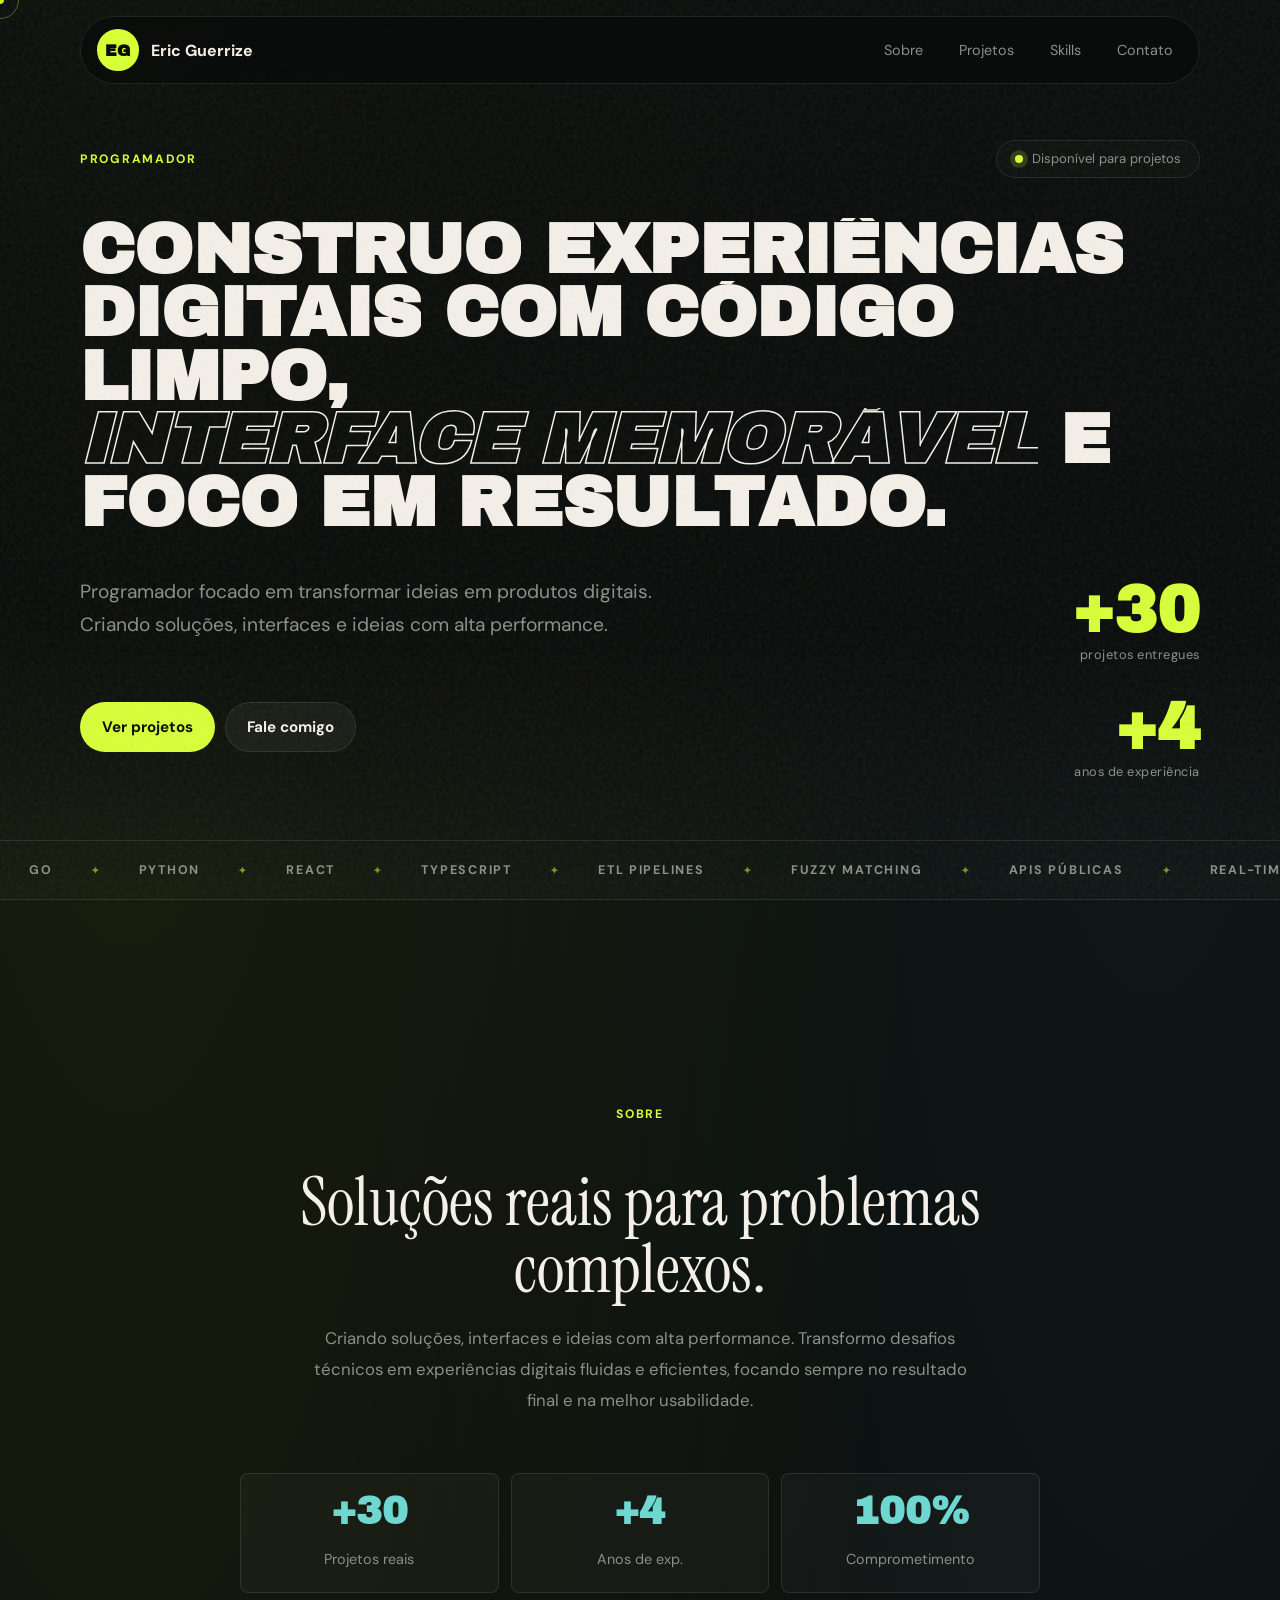
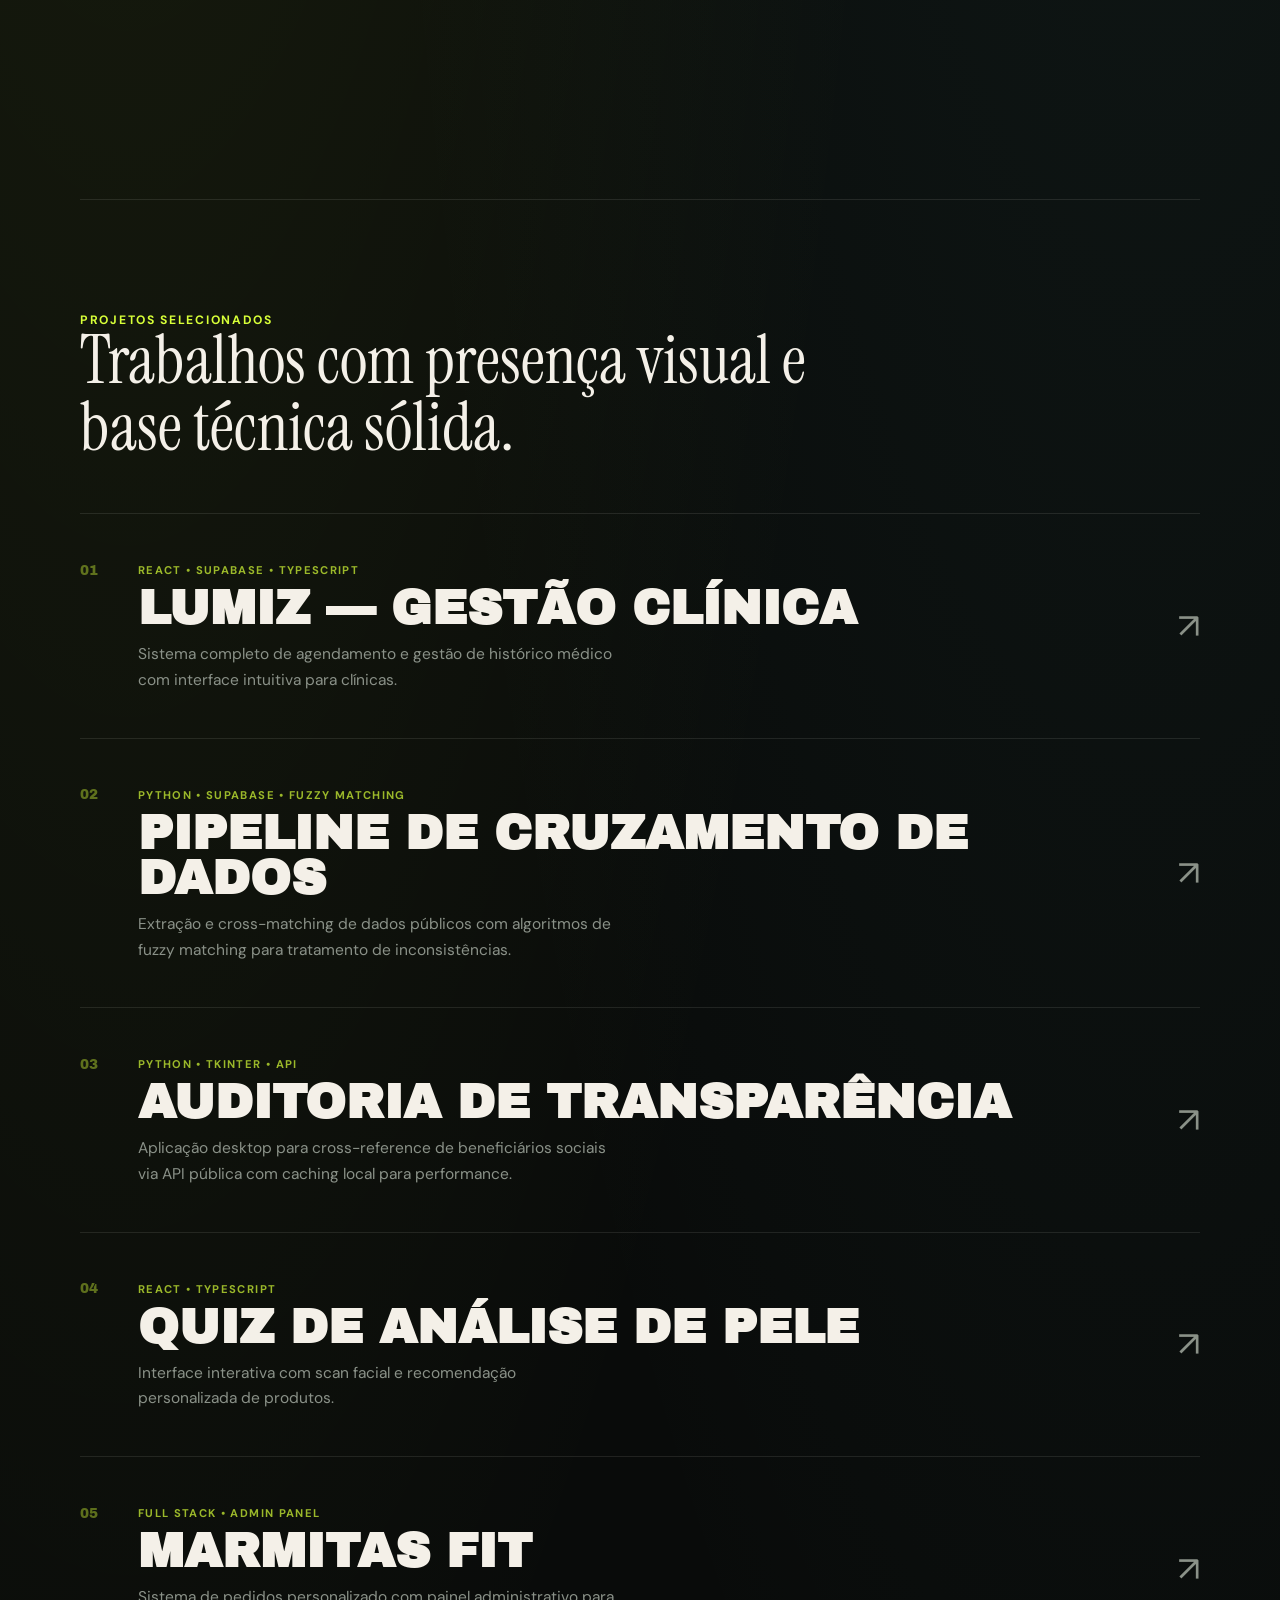
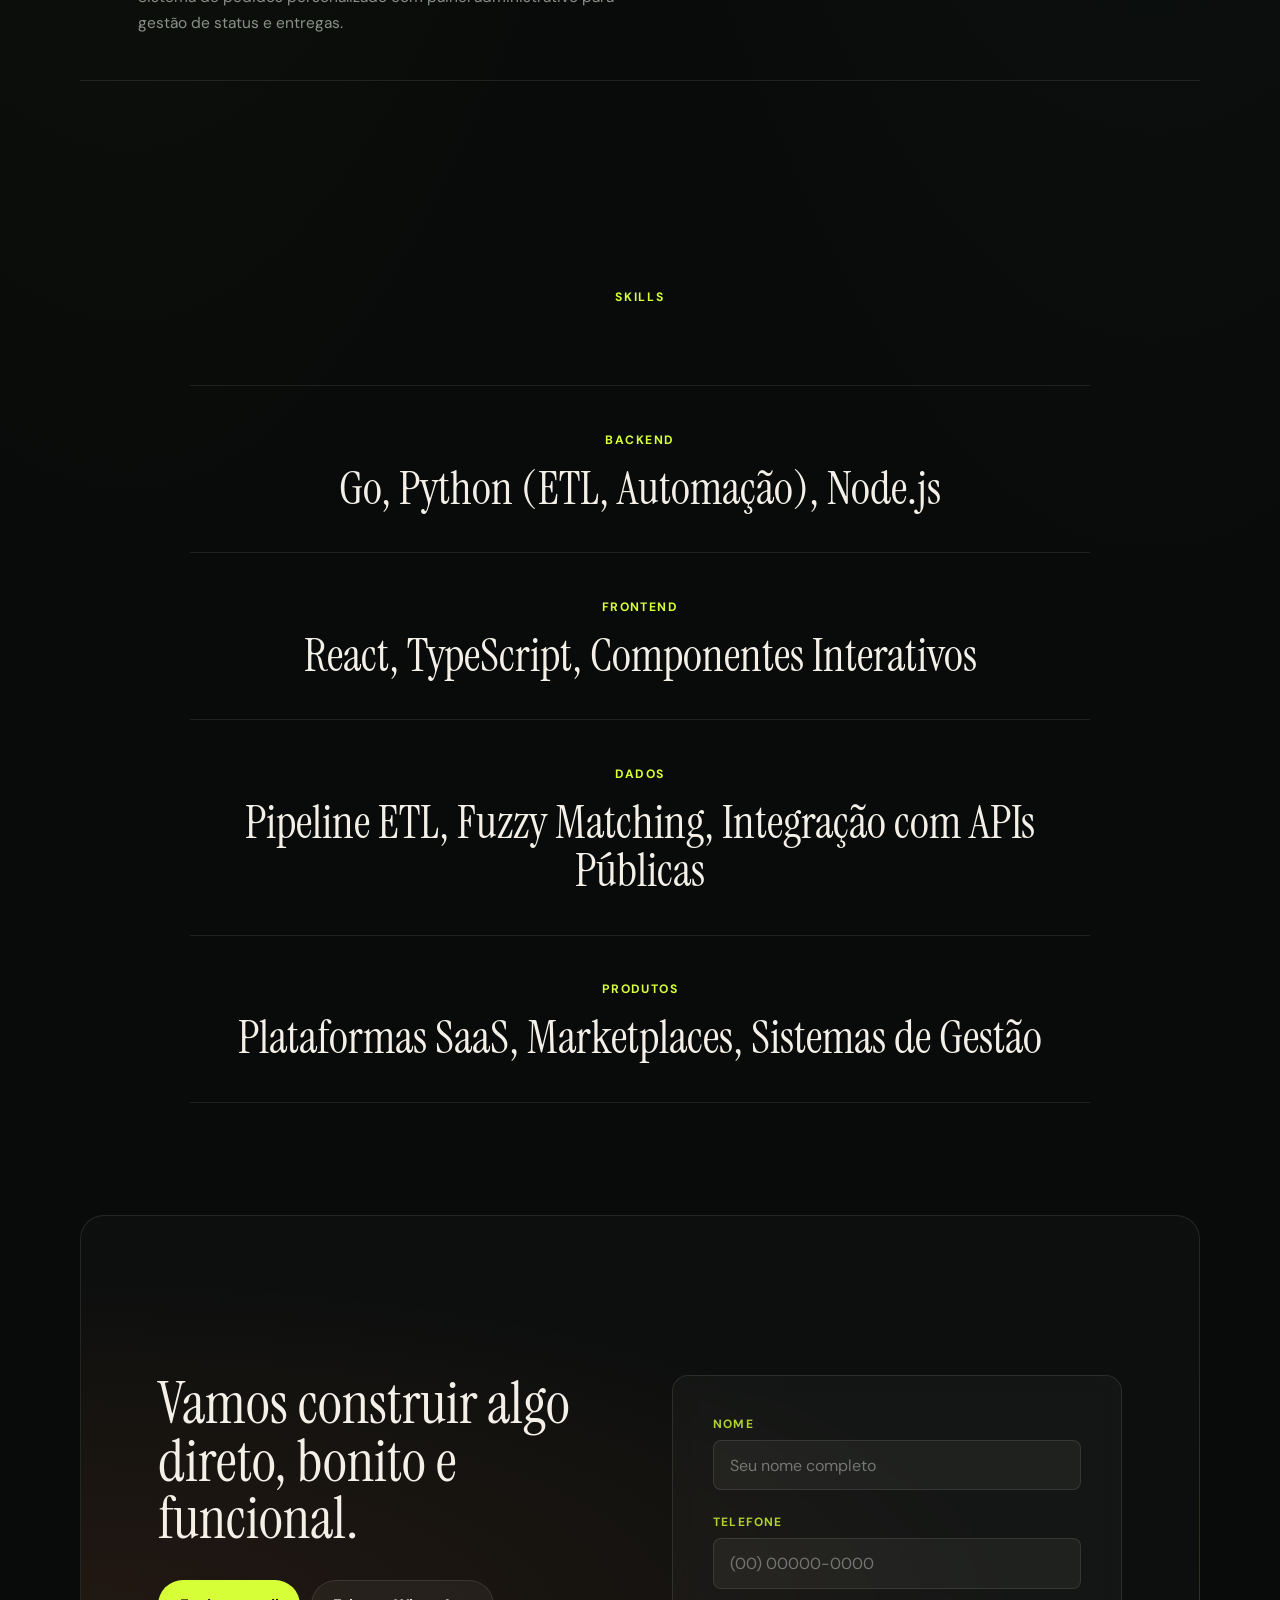
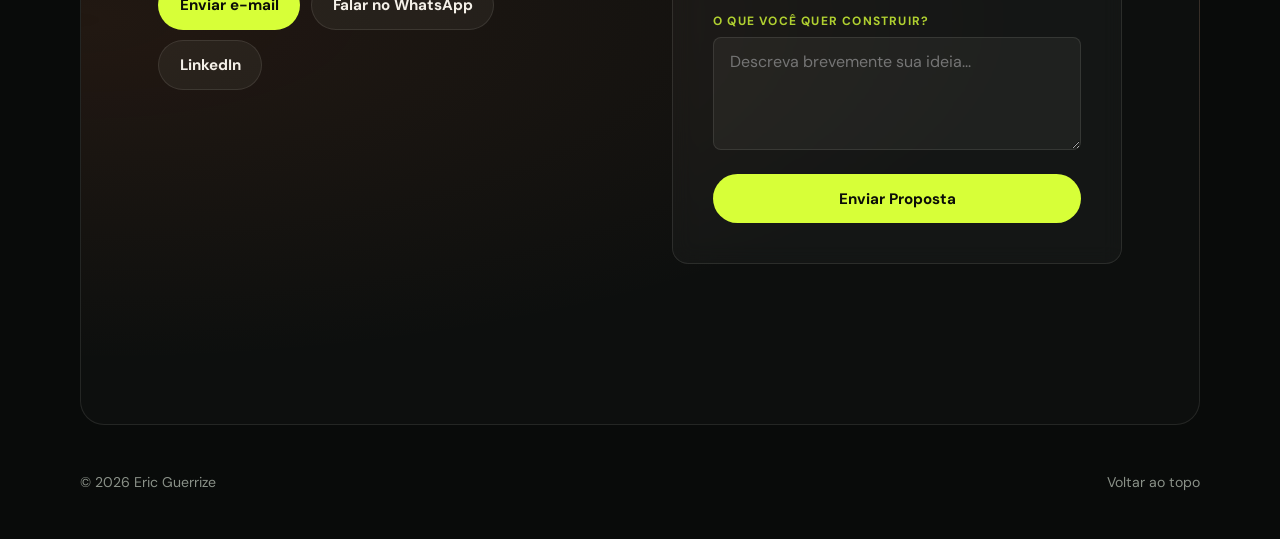
==== index.html @ 5faed30a "feat: páginas de detalhes dos projetos e novo projeto Marmitas Fit" ====
<!doctype html>
<html lang="pt-BR">
  <head>
    <meta charset="UTF-8" />
    <meta name="viewport" content="width=device-width, initial-scale=1.0" />
    <meta name="description" content="Portfólio de Eric Guerrize — desenvolvimento web com foco em resultado." />
    <title>Eric Guerrize | Portfólio</title>
    <link rel="preconnect" href="https://fonts.googleapis.com" />
    <link rel="preconnect" href="https://fonts.gstatic.com" crossorigin />
    <link href="https://fonts.googleapis.com/css2?family=Archivo+Black&family=DM+Sans:opsz,wght@9..40,400;9..40,500;9..40,700&family=Instrument+Serif:ital@0;1&display=swap" rel="stylesheet" />
    <link rel="stylesheet" href="styles.css" />
  </head>
  <body>

    <div class="cursor" aria-hidden="true"></div>
    <div class="cursor-ring" aria-hidden="true"></div>

    <div class="project-img-follow" aria-hidden="true">
      <img src="" alt="" />
    </div>

    <header class="site-header">
      <a class="brand" href="#inicio" aria-label="Ir para o início">
        <span>EG</span>
        <strong>Eric Guerrize</strong>
      </a>
      <nav class="desktop-nav" aria-label="Navegação principal">
        <a href="#sobre">Sobre</a>
        <a href="#projetos">Projetos</a>
        <a href="#habilidades">Skills</a>
        <a href="#contato">Contato</a>
      </nav>
      <button class="menu-button" type="button" aria-label="Abrir menu" aria-expanded="false">
        <span></span><span></span>
      </button>
    </header>

    <nav class="mobile-nav" aria-label="Navegação mobile">
      <a href="#sobre">Sobre</a>
      <a href="#projetos">Projetos</a>
      <a href="#habilidades">Skills</a>
      <a href="#contato">Contato</a>
    </nav>

    <main>

      <!-- HERO -->
      <section class="hero" id="inicio">
        <div class="hero-bg" aria-hidden="true"></div>

        <div class="hero-layout">
          <div class="hero-top">
            <p class="eyebrow hero-eyebrow">Programador</p>
            <div class="hero-right">
              <div class="avail-badge">
                <span class="badge-dot"></span>
                Disponível para projetos
              </div>
            </div>
          </div>

          <h1 class="hero-title" id="hero-title">
            Construo experiências digitais com código limpo,
            <em>interface memorável</em> e foco em resultado.
          </h1>

          <div class="hero-bottom">
            <p class="hero-text">
              Programador focado em transformar ideias em produtos digitais. 
              Criando soluções, interfaces e ideias com alta performance.
            </p>
            <div class="hero-actions">
              <a class="btn primary magnetic" href="#projetos">Ver projetos</a>
              <a class="btn ghost" href="#contato">Fale comigo</a>
            </div>
            <div class="hero-numbers">
              <div class="hero-num">
                <strong data-counter="30" data-prefix="+">0</strong>
                <span>projetos entregues</span>
              </div>
              <div class="hero-num">
                <strong data-counter="4" data-prefix="+">0</strong>
                <span>anos de experiência</span>
              </div>
            </div>
          </div>
        </div>

        <div class="ticker" aria-label="Competências">
          <div class="ticker-track" aria-hidden="true">
            <span>Go</span><span class="dot">✦</span>
            <span>Python</span><span class="dot">✦</span>
            <span>React</span><span class="dot">✦</span>
            <span>TypeScript</span><span class="dot">✦</span>
            <span>ETL Pipelines</span><span class="dot">✦</span>
            <span>Fuzzy Matching</span><span class="dot">✦</span>
            <span>APIs Públicas</span><span class="dot">✦</span>
            <span>Real-time</span><span class="dot">✦</span>
            <span>Go</span><span class="dot">✦</span>
            <span>Python</span><span class="dot">✦</span>
            <span>React</span><span class="dot">✦</span>
            <span>TypeScript</span><span class="dot">✦</span>
            <span>ETL Pipelines</span><span class="dot">✦</span>
            <span>Fuzzy Matching</span><span class="dot">✦</span>
            <span>APIs Públicas</span><span class="dot">✦</span>
            <span>Real-time</span><span class="dot">✦</span>
          </div>
        </div>
      </section>

      <!-- SOBRE -->
      <section class="section split" id="sobre">
        <div class="section-kicker" data-reveal>Sobre</div>
        <div class="section-content" data-reveal>
          <h2>Soluções reais para problemas complexos.</h2>
          <p>
            Criando soluções, interfaces e ideias com alta performance. 
            Transformo desafios técnicos em experiências digitais fluidas e eficientes, focando sempre no resultado final e na melhor usabilidade.
          </p>
          <div class="stats">
            <article>
              <strong data-counter="30" data-prefix="+">0</strong>
              <span>Projetos reais</span>
            </article>
            <article>
              <strong data-counter="4" data-prefix="+">0</strong>
              <span>Anos de exp.</span>
            </article>
            <article>
              <strong data-counter="100" data-suffix="%">0</strong>
              <span>Comprometimento</span>
            </article>
          </div>
        </div>
      </section>

      <!-- PROJETOS -->
      <section class="section projects" id="projetos">
        <div class="section-heading" data-reveal>
          <p class="eyebrow">Projetos selecionados</p>
          <h2>Trabalhos com presença visual e base técnica sólida.</h2>
        </div>

        <div class="project-list">

          <a class="project-item" href="projeto-lumiz.html" data-reveal
             data-img="https://images.unsplash.com/photo-1551288049-bebda4e38f71?auto=format&fit=crop&w=800&q=80">
            <div class="pi-left">
              <span class="pi-num">01</span>
              <div class="pi-text">
                <span class="pi-tag">React • Supabase • TypeScript</span>
                <h3>Lumiz — Gestão Clínica</h3>
                <p>Sistema completo de agendamento e gestão de histórico médico com interface intuitiva para clínicas.</p>
              </div>
            </div>
            <span class="pi-arrow">↗</span>
          </a>

          <a class="project-item" href="projeto-pipeline.html" data-reveal
             data-img="https://images.unsplash.com/photo-1551288049-bebda4e38f71?auto=format&fit=crop&w=800&q=80">
            <div class="pi-left">
              <span class="pi-num">02</span>
              <div class="pi-text">
                <span class="pi-tag">Python • Supabase • Fuzzy Matching</span>
                <h3>Pipeline de Cruzamento de Dados</h3>
                <p>Extração e cross-matching de dados públicos com algoritmos de fuzzy matching para tratamento de inconsistências.</p>
              </div>
            </div>
            <span class="pi-arrow">↗</span>
          </a>

          <a class="project-item" href="projeto-auditoria.html" data-reveal
             data-img="https://images.unsplash.com/photo-1460925895917-afdab827c52f?auto=format&fit=crop&w=800&q=80">
            <div class="pi-left">
              <span class="pi-num">03</span>
              <div class="pi-text">
                <span class="pi-tag">Python • Tkinter • API</span>
                <h3>Auditoria de Transparência</h3>
                <p>Aplicação desktop para cross-reference de beneficiários sociais via API pública com caching local para performance.</p>
              </div>
            </div>
            <span class="pi-arrow">↗</span>
          </a>

          <a class="project-item" href="projeto-quiz.html" data-reveal
             data-img="https://images.unsplash.com/photo-1498050108023-c5249f4df085?auto=format&fit=crop&w=800&q=80">
            <div class="pi-left">
              <span class="pi-num">04</span>
              <div class="pi-text">
                <span class="pi-tag">React • TypeScript</span>
                <h3>Quiz de Análise de Pele</h3>
                <p>Interface interativa com scan facial e recomendação personalizada de produtos.</p>
              </div>
            </div>
            <span class="pi-arrow">↗</span>
          </a>

          <a class="project-item" href="projeto-marmitas.html" data-reveal
             data-img="https://images.unsplash.com/photo-1547592166-23ac45744acd?auto=format&fit=crop&w=800&q=80">
            <div class="pi-left">
              <span class="pi-num">05</span>
              <div class="pi-text">
                <span class="pi-tag">Full Stack • Admin Panel</span>
                <h3>Marmitas Fit</h3>
                <p>Sistema de pedidos personalizado com painel administrativo para gestão de status e entregas.</p>
              </div>
            </div>
            <span class="pi-arrow">↗</span>
          </a>

        </div>
      </section>

      <!-- HABILIDADES -->
      <section class="section skills" id="habilidades">
        <div class="section-kicker" data-reveal>Skills</div>
        <div class="skill-list" data-reveal>
          <div class="skill-row">
            <span>Backend</span>
            <strong>Go, Python (ETL, Automação), Node.js</strong>
          </div>
          <div class="skill-row">
            <span>Frontend</span>
            <strong>React, TypeScript, Componentes Interativos</strong>
          </div>
          <div class="skill-row">
            <span>Dados</span>
            <strong>Pipeline ETL, Fuzzy Matching, Integração com APIs Públicas</strong>
          </div>
          <div class="skill-row">
            <span>Produtos</span>
            <strong>Plataformas SaaS, Marketplaces, Sistemas de Gestão</strong>
          </div>
        </div>
      </section>

      <!-- CONTATO -->
      <section class="contact" id="contato" data-reveal>
        <div class="contact-grid">
          <div class="contact-info">
            <h2>Vamos construir algo direto, bonito e funcional.</h2>
            <div class="contact-actions">
              <a class="btn primary magnetic" href="mailto:seuemail@exemplo.com">Enviar e-mail</a>
              <a class="btn ghost" href="https://wa.me/5565992556938" target="_blank" rel="noreferrer">Falar no WhatsApp</a>
              <a class="btn ghost" href="https://www.linkedin.com/" target="_blank" rel="noreferrer">LinkedIn</a>
            </div>
          </div>

          <form class="contact-form" id="contact-form">
            <div class="form-group">
              <label for="name">Nome</label>
              <input type="text" id="name" name="name" placeholder="Seu nome completo" required />
            </div>
            <div class="form-group">
              <label for="phone">Telefone</label>
              <input type="tel" id="phone" name="phone" placeholder="(00) 00000-0000" required />
            </div>
            <div class="form-group">
              <label for="description">O que você quer construir?</label>
              <textarea id="description" name="description" placeholder="Descreva brevemente sua ideia..." rows="4" required></textarea>
            </div>
            <button type="submit" class="btn primary magnetic w-full">Enviar Proposta</button>
          </form>
        </div>
      </section>

    </main>

    <footer>
      <span>© 2026 Eric Guerrize</span>
      <a href="#inicio">Voltar ao topo</a>
    </footer>

    <script src="https://cdn.jsdelivr.net/npm/lenis@1.1.14/dist/lenis.min.js"></script>
    <script src="script.js"></script>
  </body>
</html>
---- styles.css ----
:root {
  --bg: #090b0a;
  --bg-soft: #101411;
  --ink: #f4f0e8;
  --muted: #8a9188;
  --line: rgba(244, 240, 232, 0.1);
  --acid: #d7ff38;
  --rust: #d5642f;
  --cyan: #6ed7d0;
  --panel: rgba(18, 23, 19, 0.78);
  --shadow: 0 24px 80px rgba(0, 0, 0, 0.42);
  --ease-out: cubic-bezier(0.16, 1, 0.3, 1);
}

* { box-sizing: border-box; }

html { 
  scroll-behavior: auto; 
  scroll-snap-type: y mandatory;
} /* lenis handles smooth scroll, but we add snap */

body {
  margin: 0;
  background:
    radial-gradient(ellipse at 10% 0%, rgba(215, 255, 56, 0.09) 0%, transparent 50%),
    radial-gradient(ellipse at 90% 5%, rgba(110, 215, 208, 0.07) 0%, transparent 50%),
    #090b0a;
  color: var(--ink);
  font-family: "DM Sans", sans-serif;
  overflow-x: hidden;
}

body::before {
  content: "";
  position: fixed;
  inset: 0;
  pointer-events: none;
  z-index: 5;
  opacity: 0.12;
  background-image: url("data:image/svg+xml,%3Csvg viewBox='0 0 256 256' xmlns='http://www.w3.org/2000/svg'%3E%3Cfilter id='n'%3E%3CfeTurbulence type='fractalNoise' baseFrequency='.8' numOctaves='3' stitchTiles='stitch'/%3E%3C/filter%3E%3Crect width='256' height='256' filter='url(%23n)' opacity='.55'/%3E%3C/svg%3E");
}

a { color: inherit; text-decoration: none; }
img { display: block; width: 100%; }
h1, h2, h3, p { margin-top: 0; }

/* ─── CURSOR ─────────────────────────────── */
.cursor,
.cursor-ring {
  position: fixed;
  pointer-events: none;
  z-index: 200;
  transform: translate(-50%, -50%);
  border-radius: 50%;
}

.cursor {
  width: 8px;
  height: 8px;
  background: var(--acid);
  mix-blend-mode: difference;
  transition: width 0.25s var(--ease-out), height 0.25s var(--ease-out);
  z-index: 201;
}

.cursor-ring {
  width: 38px;
  height: 38px;
  border: 1.5px solid rgba(215, 255, 56, 0.35);
  transition: width 0.35s var(--ease-out), height 0.35s var(--ease-out),
              border-color 0.35s ease, opacity 0.2s ease;
}

body.cursor-hover .cursor  { width: 14px; height: 14px; }
body.cursor-hover .cursor-ring {
  width: 64px;
  height: 64px;
  border-color: rgba(215, 255, 56, 0.7);
}

/* ─── HEADER ─────────────────────────────── */
.site-header {
  position: fixed;
  top: 1rem;
  left: 50%;
  z-index: 10;
  width: min(1120px, calc(100% - 2rem));
  height: 4.25rem;
  display: flex;
  align-items: center;
  justify-content: space-between;
  padding: 0.55rem 0.6rem 0.55rem 1rem;
  border: 1px solid var(--line);
  border-radius: 999px;
  background: rgba(9, 11, 10, 0.7);
  backdrop-filter: blur(20px);
  transform: translateX(-50%);
  opacity: 0;
  animation: fadeDown 0.6s var(--ease-out) 0.2s forwards;
}

@keyframes fadeDown {
  from { opacity: 0; transform: translateX(-50%) translateY(-8px); }
  to   { opacity: 1; transform: translateX(-50%) translateY(0); }
}

.brand {
  display: inline-flex;
  align-items: center;
  gap: 0.75rem;
  font-weight: 700;
}

.brand span {
  display: grid;
  place-items: center;
  width: 2.6rem;
  height: 2.6rem;
  border-radius: 50%;
  background: var(--acid);
  color: #0a0c08;
  font-family: "Archivo Black", sans-serif;
}

.desktop-nav {
  display: flex;
  align-items: center;
  gap: 0.25rem;
}

.desktop-nav a,
.mobile-nav a {
  padding: 0.75rem 1rem;
  border-radius: 999px;
  color: var(--muted);
  font-size: 0.9rem;
  transition: color 180ms ease, background 180ms ease;
}

.desktop-nav a:hover,
.mobile-nav a:hover {
  background: rgba(244, 240, 232, 0.07);
  color: var(--ink);
}

.menu-button {
  display: none;
  width: 3rem;
  height: 3rem;
  border: 1px solid var(--line);
  border-radius: 50%;
  background: transparent;
  color: var(--ink);
  cursor: pointer;
  flex-direction: column;
  align-items: center;
  justify-content: center;
  gap: 0;
}

.menu-button span {
  display: block;
  width: 1.15rem;
  height: 1.5px;
  margin: 0.24rem 0;
  background: currentColor;
  transition: transform 0.3s ease, opacity 0.3s ease;
}

.menu-button[aria-expanded="true"] span:first-child {
  transform: translateY(3.5px) rotate(45deg);
}
.menu-button[aria-expanded="true"] span:last-child {
  transform: translateY(-3.5px) rotate(-45deg);
}

.mobile-nav {
  position: fixed;
  top: 5.75rem;
  left: 1rem;
  right: 1rem;
  z-index: 9;
  display: none;
  flex-direction: column;
  padding: 0.75rem;
  border: 1px solid var(--line);
  border-radius: 1.2rem;
  background: rgba(9, 11, 10, 0.95);
  backdrop-filter: blur(20px);
}

.mobile-nav.open { display: flex; }

/* ─── HERO ───────────────────────────────── */
.hero {
  position: relative;
  min-height: 100vh;
  padding-top: 8rem;
  display: flex;
  flex-direction: column;
  scroll-snap-align: start;
  scroll-snap-stop: always;
}

.hero-bg {
  position: absolute;
  inset: 0;
  z-index: -1;
  background:
    linear-gradient(rgba(9, 11, 10, 0.8), rgba(9, 11, 10, 0.96)),
    url("https://images.unsplash.com/photo-1550745165-9bc0b252726f?auto=format&fit=crop&w=1800&q=80") center / cover;
  mask-image: linear-gradient(#000 70%, transparent 100%);
}

.hero-layout {
  width: min(1120px, calc(100% - 2rem));
  margin: 0 auto;
  flex: 1;
  display: flex;
  flex-direction: column;
  justify-content: center;
  gap: 2.5rem;
  padding-bottom: 3rem;
}

.hero-top {
  display: flex;
  align-items: center;
  justify-content: space-between;
  gap: 1rem;
}

.eyebrow {
  margin: 0;
  color: var(--acid);
  font-size: 0.76rem;
  font-weight: 700;
  letter-spacing: 0.14em;
  text-transform: uppercase;
}

.avail-badge {
  display: inline-flex;
  align-items: center;
  gap: 0.6rem;
  padding: 0.6rem 1.1rem;
  border: 1px solid var(--line);
  border-radius: 999px;
  background: rgba(18, 23, 19, 0.6);
  backdrop-filter: blur(12px);
  font-size: 0.82rem;
  color: var(--muted);
  opacity: 0;
  animation: fadeIn 0.6s var(--ease-out) 0.4s forwards;
}

@keyframes fadeIn {
  from { opacity: 0; transform: translateY(6px); }
  to   { opacity: 1; transform: translateY(0); }
}

.badge-dot {
  width: 0.5rem;
  height: 0.5rem;
  border-radius: 50%;
  background: var(--acid);
  box-shadow: 0 0 0 0.3rem rgba(215, 255, 56, 0.18);
  animation: pulse 2.4s ease-in-out infinite;
}

@keyframes pulse {
  0%, 100% { box-shadow: 0 0 0 0.3rem rgba(215, 255, 56, 0.18); }
  50%       { box-shadow: 0 0 0 0.55rem rgba(215, 255, 56, 0.06); }
}

/* word-split reveal */
.hero-title {
  margin: 0;
  font-family: "Archivo Black", sans-serif;
  font-size: clamp(2rem, 5.5vw, 6rem);
  line-height: 0.9;
  letter-spacing: -0.01em;
  text-transform: uppercase;
}

.hero-title em {
  font-style: italic;
  color: transparent;
  -webkit-text-stroke: 1.5px var(--ink);
}

.word-wrap {
  display: inline-block;
  overflow: hidden;
  vertical-align: bottom;
}

.word-inner {
  display: inline-block;
  transform: translateY(110%);
  transition: transform 0.85s var(--ease-out);
}

.word-wrap.visible .word-inner {
  transform: translateY(0);
}

.hero-bottom {
  display: grid;
  grid-template-columns: 1fr auto;
  gap: 2rem 4rem;
  align-items: start;
}

.hero-text {
  margin: 0;
  grid-column: 1;
  grid-row: 1;
  max-width: 600px;
  color: var(--muted);
  font-size: clamp(1rem, 2vw, 1.2rem);
  line-height: 1.75;
  opacity: 0;
  animation: fadeIn 0.7s var(--ease-out) 1.4s forwards;
}

.hero-actions {
  grid-column: 1;
  grid-row: 2;
  display: flex;
  flex-wrap: wrap;
  gap: 0.65rem;
  opacity: 0;
  animation: fadeIn 0.7s var(--ease-out) 1.55s forwards;
}

.hero-numbers {
  grid-column: 2;
  grid-row: 1 / 3;
  display: flex;
  flex-direction: column;
  align-items: flex-end;
  gap: 2rem;
  padding-top: 0.25rem;
  opacity: 0;
  animation: fadeIn 0.7s var(--ease-out) 1.3s forwards;
}

.hero-num { text-align: right; }

.hero-num strong {
  display: block;
  font-family: "Archivo Black", sans-serif;
  font-size: clamp(2.5rem, 5vw, 4.5rem);
  color: var(--acid);
  line-height: 1;
}

.hero-num span {
  font-size: 0.8rem;
  color: var(--muted);
  letter-spacing: 0.04em;
}

/* ─── BUTTONS ────────────────────────────── */
.btn {
  display: inline-flex;
  align-items: center;
  justify-content: center;
  min-height: 3.1rem;
  padding: 0 1.3rem;
  border: 1px solid var(--line);
  border-radius: 999px;
  font-family: "DM Sans", sans-serif;
  font-weight: 700;
  font-size: 0.95rem;
  transition: transform 200ms ease, border-color 200ms ease, background 200ms ease;
}

.btn:hover { transform: translateY(-2px); }

.btn.primary {
  background: var(--acid);
  color: #0b0d08;
  border-color: transparent;
}

.btn.ghost { background: rgba(244, 240, 232, 0.05); }

/* ─── TICKER ─────────────────────────────── */
.ticker {
  overflow: hidden;
  border-top: 1px solid var(--line);
  border-bottom: 1px solid var(--line);
  margin-top: auto;
}

.ticker-track {
  display: flex;
  align-items: center;
  width: max-content;
  animation: marquee 22s linear infinite;
}

.ticker-track span {
  white-space: nowrap;
  padding: 1.3rem 1.8rem;
  color: var(--muted);
  font-weight: 700;
  font-size: 0.78rem;
  letter-spacing: 0.14em;
  text-transform: uppercase;
}

.ticker-track .dot {
  padding: 1.3rem 0.6rem;
  color: var(--acid);
  opacity: 0.55;
  font-size: 0.65rem;
}

@keyframes marquee {
  from { transform: translateX(0); }
  to   { transform: translateX(-50%); }
}

/* ─── SECTIONS ───────────────────────────── */
.section {
  width: min(1120px, calc(100% - 2rem));
  margin: 0 auto;
  padding: 7rem 0;
  min-height: 100vh;
  display: flex;
  flex-direction: column;
  justify-content: center;
  scroll-snap-align: start;
  scroll-snap-stop: always;
}

.section-kicker {
  margin: 0 0 1rem;
  color: var(--acid);
  font-size: 0.76rem;
  font-weight: 700;
  letter-spacing: 0.14em;
  text-transform: uppercase;
}

.split {
  display: flex;
  flex-direction: column;
  align-items: center;
  text-align: center;
  gap: 2rem;
  border-bottom: 1px solid var(--line);
}

.section-content {
  display: flex;
  flex-direction: column;
  align-items: center;
}

.section-content h2,
.section-content p {
  margin-left: auto;
  margin-right: auto;
}

.section-content h2,
.section-heading h2,
.contact h2 {
  max-width: 820px;
  font-family: "Instrument Serif", serif;
  font-size: clamp(2.2rem, 5.2vw, 5rem);
  line-height: 1;
  font-weight: 400;
  margin-bottom: 1.25rem;
}

.section-content p {
  max-width: 680px;
  color: var(--muted);
  font-size: 1.05rem;
  line-height: 1.85;
}

.stats {
  display: grid;
  grid-template-columns: repeat(3, 1fr);
  gap: 0.75rem;
  margin-top: 2.5rem;
  width: 100%;
  max-width: 800px;
}

.stats article {
  min-height: 7.5rem;
  padding: 1rem;
  border: 1px solid var(--line);
  border-radius: 0.5rem;
  background: rgba(244, 240, 232, 0.03);
}

.stats strong {
  display: block;
  margin-bottom: 1rem;
  color: var(--cyan);
  font-family: "Archivo Black", sans-serif;
  font-size: 2.4rem;
}

.stats span { color: var(--muted); font-size: 0.9rem; }

/* ─── PROJECTS ───────────────────────────── */
.projects { padding-bottom: 6rem; }

.section-heading {
  margin-bottom: 0;
  padding-bottom: 2rem;
}

.project-list {
  border-top: 1px solid var(--line);
}

.project-item {
  position: relative;
  display: flex;
  align-items: center;
  justify-content: space-between;
  gap: 2rem;
  padding: 2.75rem 0;
  border-bottom: 1px solid var(--line);
  transition: padding-left 0.45s var(--ease-out), background 0.3s ease;
  overflow: hidden;
}

.project-item::after {
  content: '';
  position: absolute;
  inset: 0;
  background: rgba(215, 255, 56, 0.03);
  transform: scaleX(0);
  transform-origin: left;
  transition: transform 0.45s var(--ease-out);
}

.project-item:hover { padding-left: 1.2rem; }
.project-item:hover::after { transform: scaleX(1); }

.pi-left {
  display: flex;
  align-items: flex-start;
  gap: 2.5rem;
  flex: 1;
}

.pi-num {
  font-family: "Archivo Black", sans-serif;
  font-size: 0.85rem;
  color: rgba(215, 255, 56, 0.4);
  padding-top: 0.3rem;
  min-width: 2ch;
  transition: color 0.3s ease;
}

.project-item:hover .pi-num { color: var(--acid); }

.pi-tag {
  display: inline-block;
  font-size: 0.7rem;
  font-weight: 700;
  letter-spacing: 0.12em;
  text-transform: uppercase;
  color: var(--acid);
  opacity: 0.7;
  margin-bottom: 0.5rem;
}

.pi-text h3 {
  font-family: "Archivo Black", sans-serif;
  font-size: clamp(1.7rem, 3.8vw, 3.8rem);
  line-height: 0.93;
  text-transform: uppercase;
  margin-bottom: 0.75rem;
  transition: color 0.3s ease;
}

.project-item:hover .pi-text h3 { color: var(--acid); }

.pi-text p {
  color: var(--muted);
  font-size: 0.97rem;
  line-height: 1.65;
  max-width: 480px;
  margin: 0;
}

.pi-arrow {
  font-size: 2.2rem;
  color: var(--muted);
  flex-shrink: 0;
  transition: transform 0.35s var(--ease-out), color 0.3s ease;
  position: relative;
  z-index: 1;
}

.project-item:hover .pi-arrow {
  transform: translate(5px, -5px);
  color: var(--acid);
}

/* ─── IMAGE FOLLOW CURSOR ────────────────── */
.project-img-follow {
  position: fixed;
  width: 360px;
  height: 230px;
  border-radius: 0.9rem;
  overflow: hidden;
  pointer-events: none;
  z-index: 50;
  opacity: 0;
  transform: scale(0.88) rotate(-3deg);
  transition: opacity 0.3s ease, transform 0.35s var(--ease-out);
  will-change: left, top;
  box-shadow: 0 30px 80px rgba(0,0,0,0.55);
}

.project-img-follow.active {
  opacity: 1;
  transform: scale(1) rotate(-1.5deg);
}

.project-img-follow img {
  width: 100%;
  height: 100%;
  object-fit: cover;
  filter: saturate(0.85) contrast(1.06);
}

/* ─── SKILLS ─────────────────────────────── */
.skills {
  display: flex;
  flex-direction: column;
  align-items: center;
  gap: 4rem;
}

.skills .section-kicker {
  text-align: center;
}

.skill-list { 
  border-top: 1px solid var(--line);
  width: 100%;
  max-width: 900px;
}

.skill-row {
  display: flex;
  flex-direction: column;
  align-items: center;
  text-align: center;
  gap: 1rem;
  padding: 2.5rem 0;
  border-bottom: 1px solid var(--line);
}

.skill-row span {
  color: var(--acid);
  font-size: 0.76rem;
  font-weight: 700;
  letter-spacing: 0.12em;
  text-transform: uppercase;
  padding-top: 0.35rem;
}

.skill-row strong {
  font-family: "Instrument Serif", serif;
  font-size: clamp(1.6rem, 3.6vw, 3.2rem);
  font-weight: 400;
  line-height: 1.05;
}

/* ─── CONTACT ────────────────────────────── */
.contact {
  width: min(1120px, calc(100% - 2rem));
  margin: 0 auto 1rem;
  padding: clamp(3rem, 8vw, 6rem) clamp(1.5rem, 6vw, 5rem);
  border: 1px solid var(--line);
  border-radius: 1.5rem;
  background:
    radial-gradient(ellipse at 0% 50%, rgba(213, 100, 47, 0.1) 0%, transparent 60%),
    rgba(244, 240, 232, 0.02);
  min-height: 90vh;
  display: flex;
  flex-direction: column;
  justify-content: center;
  scroll-snap-align: center;
}

.contact-grid {
  display: grid;
  grid-template-columns: 1fr 1fr;
  gap: 4rem;
  align-items: start;
}

.contact-info h2 {
  font-family: "Instrument Serif", serif;
  font-size: clamp(2.5rem, 4.5vw, 4.5rem);
  line-height: 1;
  margin-bottom: 2rem;
}

.contact-form {
  display: flex;
  flex-direction: column;
  gap: 1.5rem;
  padding: 2.5rem;
  background: rgba(255, 255, 255, 0.03);
  backdrop-filter: blur(10px);
  border: 1px solid var(--line);
  border-radius: 1rem;
}

.form-group {
  display: flex;
  flex-direction: column;
  gap: 0.5rem;
}

.form-group label {
  font-size: 0.75rem;
  font-weight: 700;
  text-transform: uppercase;
  letter-spacing: 0.1em;
  color: var(--acid);
  opacity: 0.8;
}

.form-group input,
.form-group textarea {
  background: rgba(244, 240, 232, 0.05);
  border: 1px solid var(--line);
  border-radius: 0.5rem;
  padding: 0.85rem 1rem;
  color: var(--ink);
  font-family: inherit;
  font-size: 1rem;
  transition: border-color 0.3s ease, background 0.3s ease;
}

.form-group input:focus,
.form-group textarea:focus {
  outline: none;
  border-color: var(--acid);
  background: rgba(244, 240, 232, 0.08);
}

.w-full { width: 100%; }

@media (max-width: 860px) {
  .contact-grid {
    grid-template-columns: 1fr;
    gap: 3rem;
  }
  .contact-form {
    padding: 1.5rem;
  }
}

.contact-actions {
  display: flex;
  flex-wrap: wrap;
  gap: 0.65rem;
  margin-top: 2rem;
}

/* ─── FOOTER ─────────────────────────────── */
footer {
  width: min(1120px, calc(100% - 2rem));
  margin: 0 auto;
  padding: 2rem 0 3rem;
  display: flex;
  justify-content: space-between;
  color: var(--muted);
  font-size: 0.88rem;
}

footer a:hover { color: var(--ink); }

/* ─── REVEAL ─────────────────────────────── */
[data-reveal] {
  opacity: 0;
  transform: translateY(32px);
  transition: opacity 0.75s var(--ease-out), transform 0.75s var(--ease-out);
}

[data-reveal].is-visible {
  opacity: 1;
  transform: translateY(0);
}

/* ─── RESPONSIVE ─────────────────────────── */
@media (max-width: 860px) {
  .cursor, .cursor-ring, .desktop-nav, .project-img-follow { display: none; }
  .menu-button { display: flex; }

  .hero { padding-top: 7rem; }

  .hero-layout { gap: 2rem; }

  .hero-top { flex-direction: column; align-items: flex-start; gap: 0.75rem; }

  .hero-title { font-size: clamp(2.8rem, 12vw, 5.5rem); }

  .hero-bottom {
    grid-template-columns: 1fr;
  }

  .hero-numbers {
    grid-column: 1;
    grid-row: 3;
    flex-direction: row;
    align-items: flex-start;
    justify-content: flex-start;
    gap: 2.5rem;
  }

  .hero-num { text-align: left; }

  .split, .skills, .skill-row { grid-template-columns: 1fr; }

  .section { padding: 5rem 0; }

  .stats { grid-template-columns: 1fr 1fr; }
  .stats article:last-child { grid-column: span 2; }

  .pi-text h3 { font-size: clamp(1.5rem, 8vw, 2.5rem); }

  .ticker-track span { padding: 1.2rem 1.2rem; }
}

@media (max-width: 540px) {
  .site-header { top: 0.6rem; width: calc(100% - 1rem); }
  .brand strong { display: none; }
  .hero-title { font-size: clamp(2.4rem, 14vw, 4rem); }
  .hero-actions .btn, .contact-actions .btn { width: 100%; }
  .stats { grid-template-columns: 1fr; }
  .stats article:last-child { grid-column: span 1; }
  .pi-left { gap: 1.25rem; }
  .pi-num { display: none; }
}
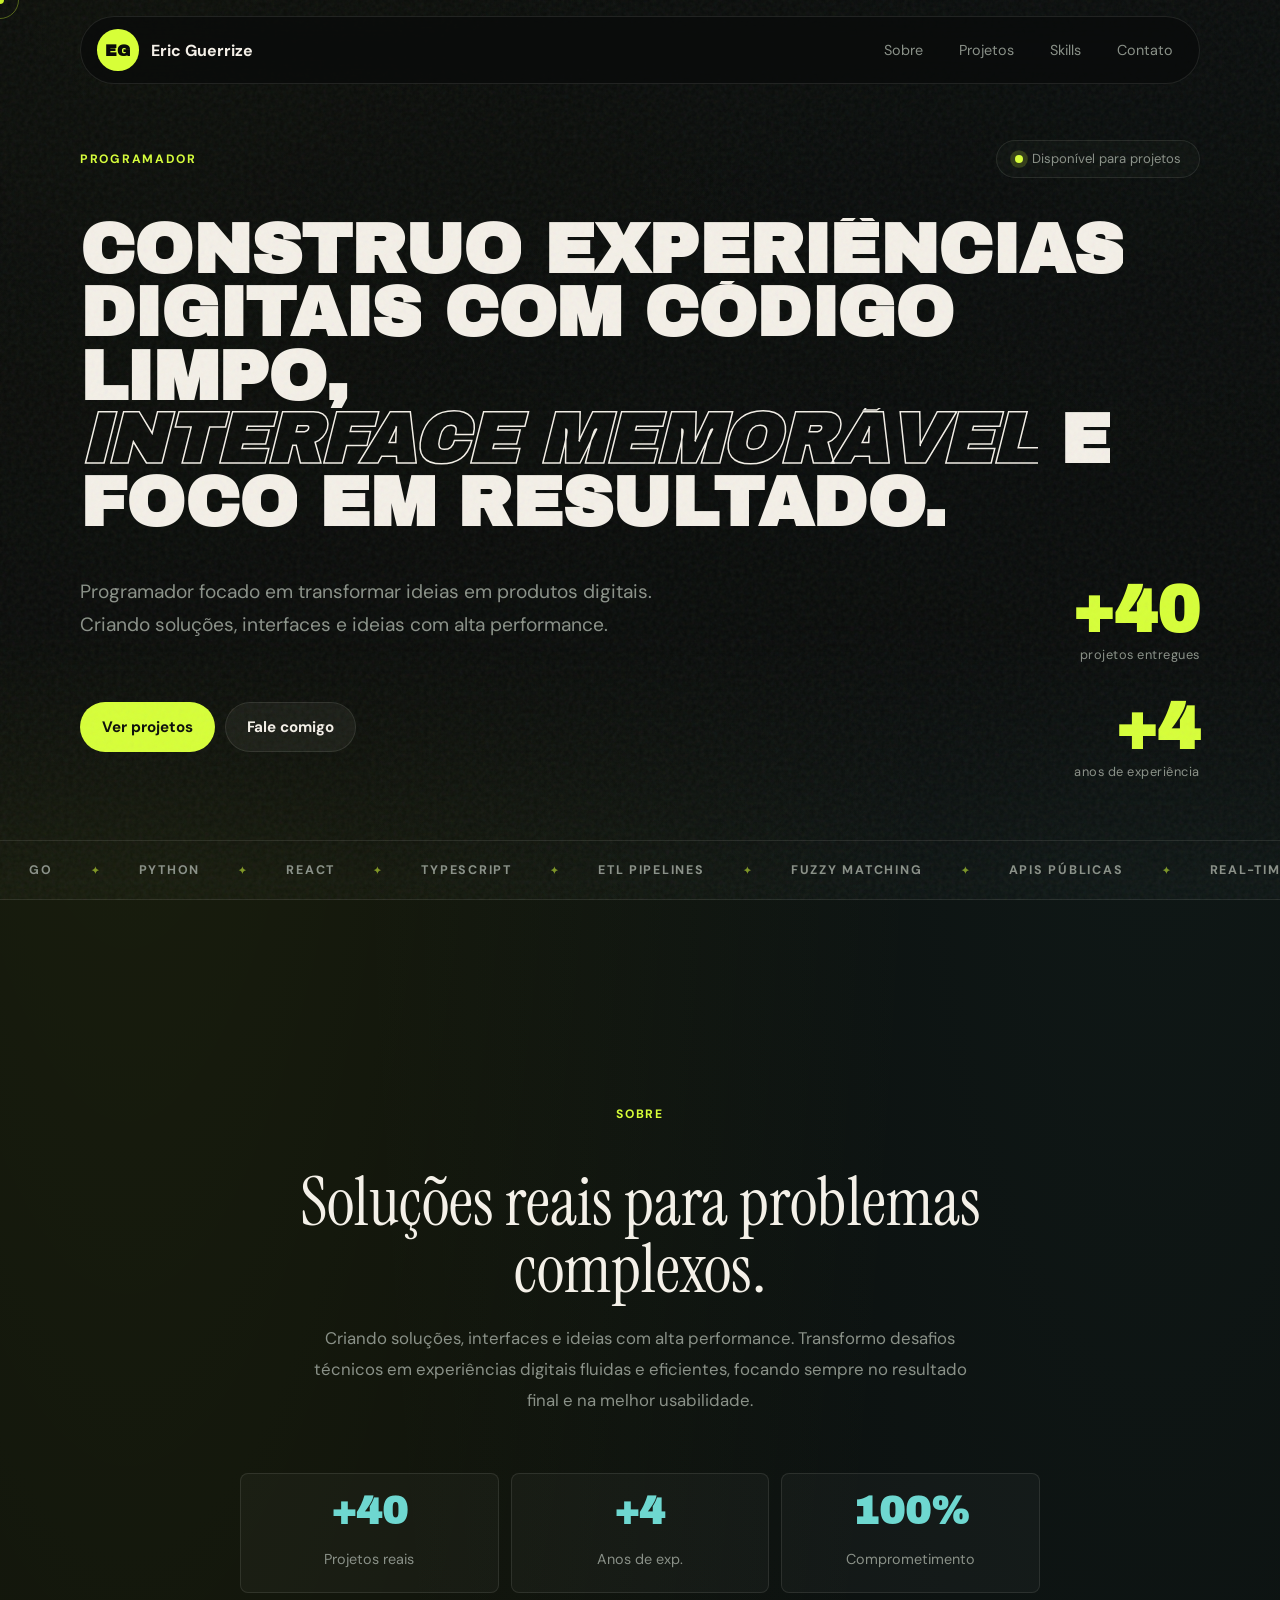
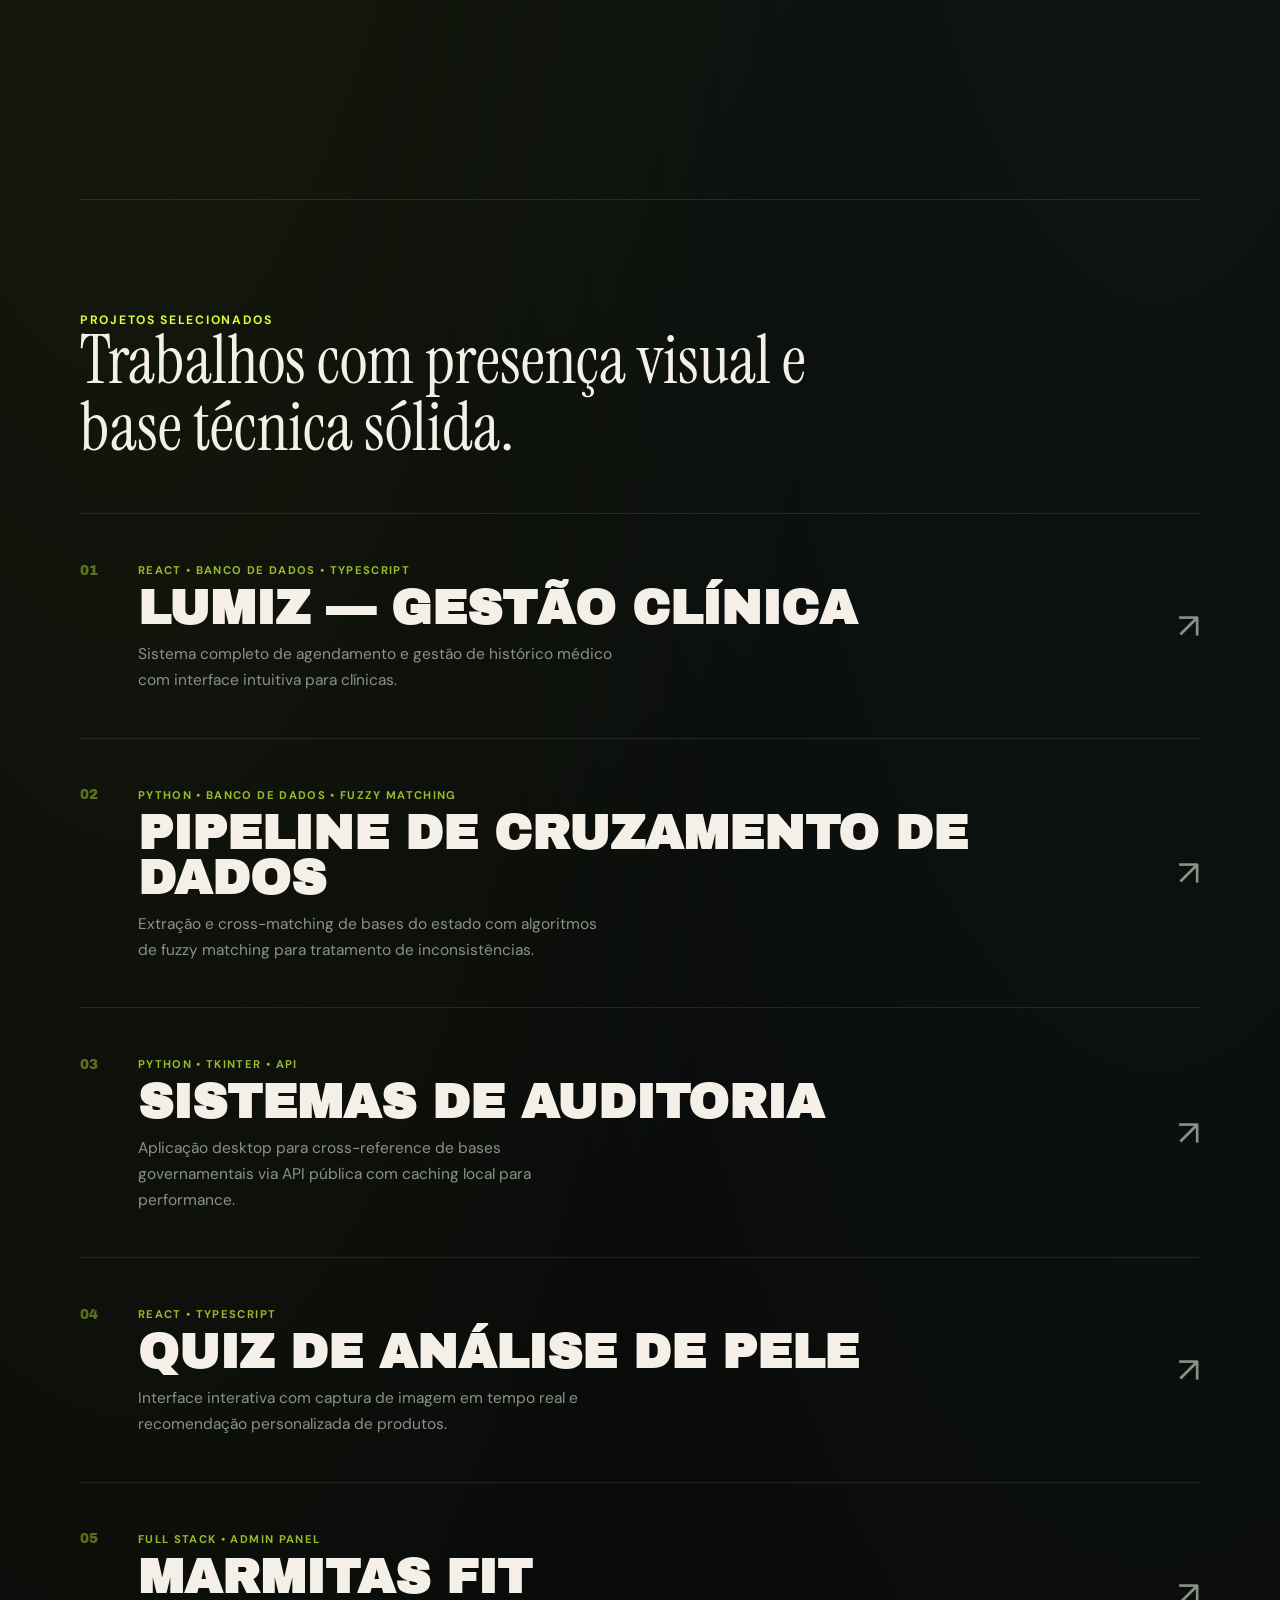
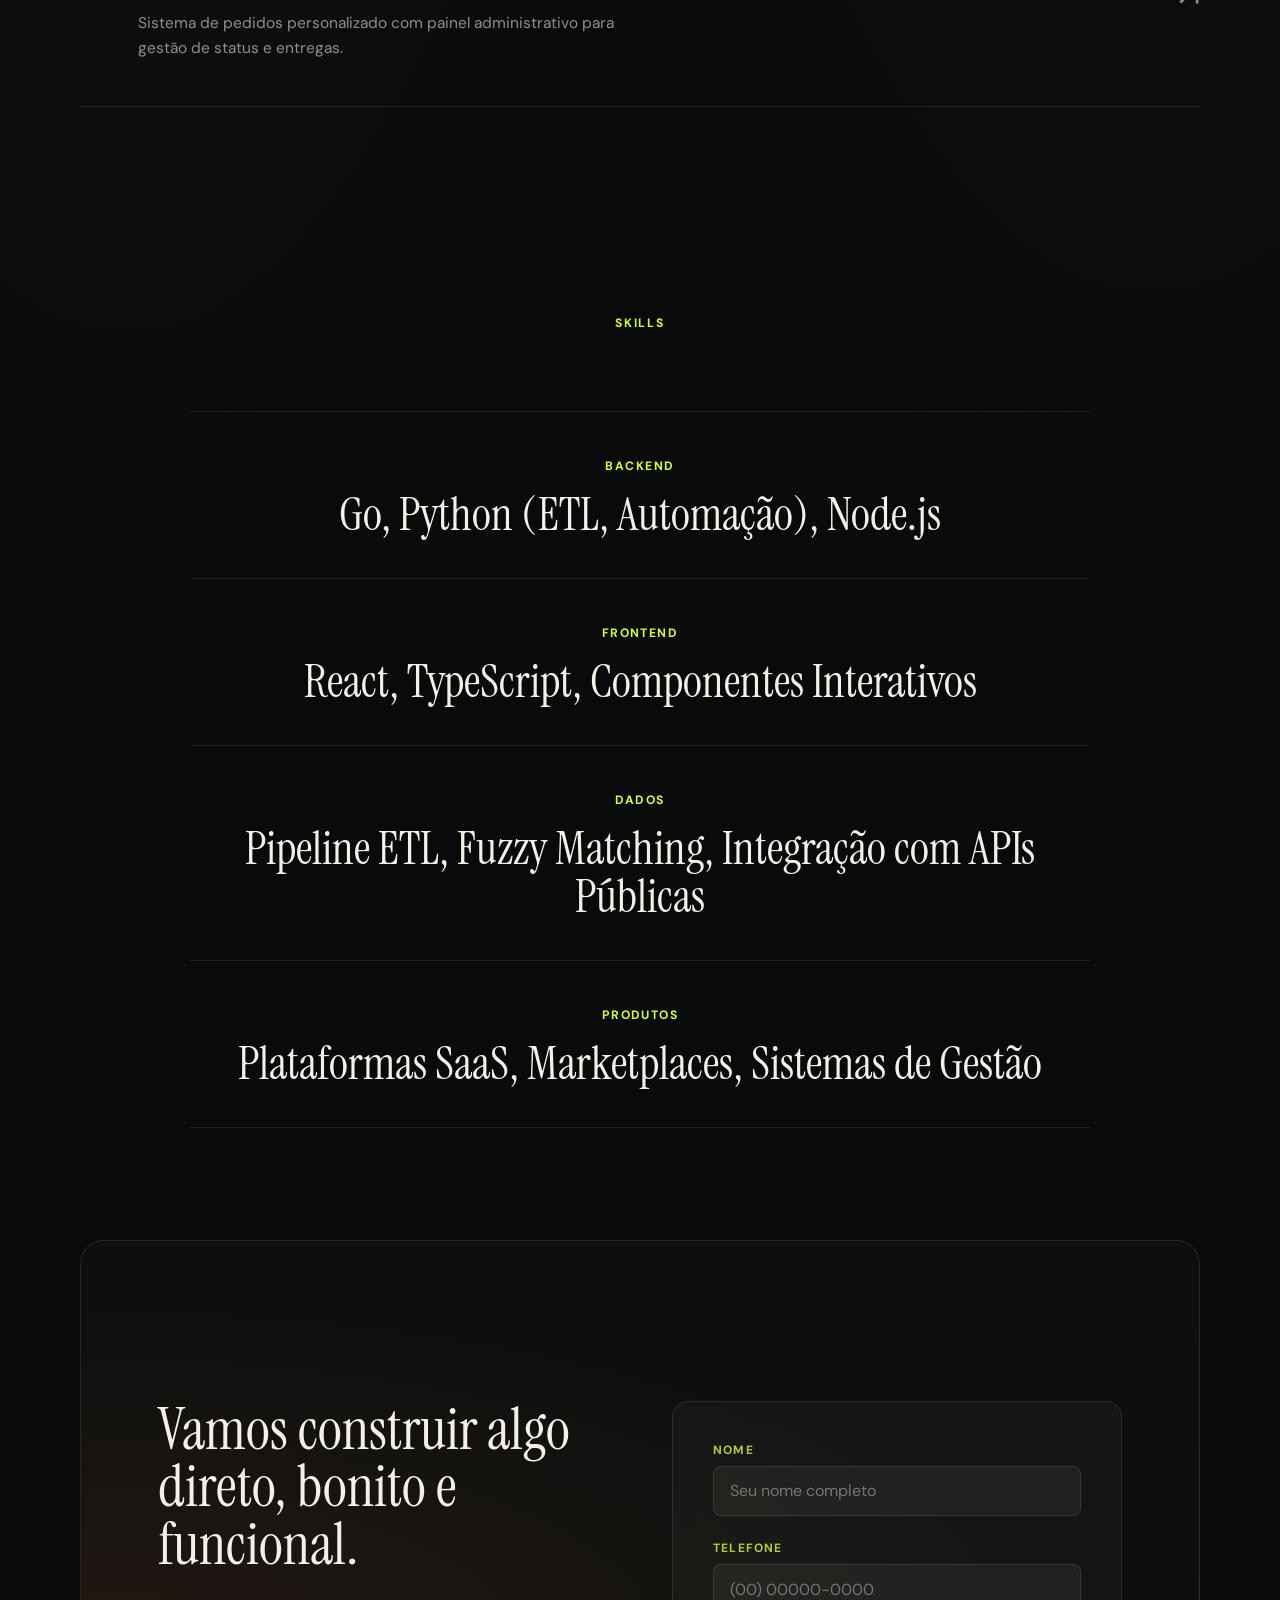
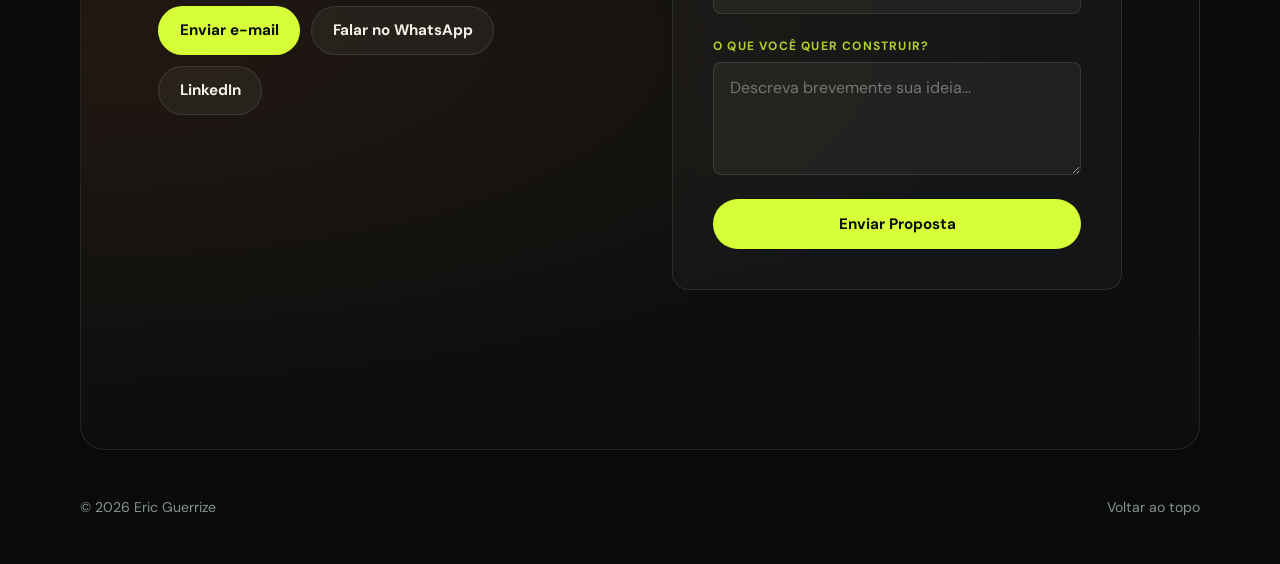
==== commit 00b08c8d: "refactor: ajuste de confidencialidade, novas datas e otimização mobile" ====
--- a/index.html
+++ b/index.html
@@ -75,7 +75,7 @@
             </div>
             <div class="hero-numbers">
               <div class="hero-num">
-                <strong data-counter="30" data-prefix="+">0</strong>
+                <strong data-counter="40" data-prefix="+">0</strong>
                 <span>projetos entregues</span>
               </div>
               <div class="hero-num">
@@ -119,7 +119,7 @@
           </p>
           <div class="stats">
             <article>
-              <strong data-counter="30" data-prefix="+">0</strong>
+              <strong data-counter="40" data-prefix="+">0</strong>
               <span>Projetos reais</span>
             </article>
             <article>
@@ -144,11 +144,11 @@
         <div class="project-list">
 
           <a class="project-item" href="projeto-lumiz.html" data-reveal
-             data-img="https://images.unsplash.com/photo-1551288049-bebda4e38f71?auto=format&fit=crop&w=800&q=80">
+             data-img="https://images.unsplash.com/photo-1576091160550-2173dba999ef?auto=format&fit=crop&w=800&q=80">
             <div class="pi-left">
               <span class="pi-num">01</span>
               <div class="pi-text">
-                <span class="pi-tag">React • Supabase • TypeScript</span>
+                <span class="pi-tag">React • Banco de Dados • TypeScript</span>
                 <h3>Lumiz — Gestão Clínica</h3>
                 <p>Sistema completo de agendamento e gestão de histórico médico com interface intuitiva para clínicas.</p>
               </div>
@@ -161,35 +161,35 @@
             <div class="pi-left">
               <span class="pi-num">02</span>
               <div class="pi-text">
-                <span class="pi-tag">Python • Supabase • Fuzzy Matching</span>
+                <span class="pi-tag">Python • Banco de Dados • Fuzzy Matching</span>
                 <h3>Pipeline de Cruzamento de Dados</h3>
-                <p>Extração e cross-matching de dados públicos com algoritmos de fuzzy matching para tratamento de inconsistências.</p>
+                <p>Extração e cross-matching de bases do estado com algoritmos de fuzzy matching para tratamento de inconsistências.</p>
               </div>
             </div>
             <span class="pi-arrow">↗</span>
           </a>
 
           <a class="project-item" href="projeto-auditoria.html" data-reveal
-             data-img="https://images.unsplash.com/photo-1460925895917-afdab827c52f?auto=format&fit=crop&w=800&q=80">
+             data-img="https://images.unsplash.com/photo-1450101499163-c8848c66ca85?auto=format&fit=crop&w=800&q=80">
             <div class="pi-left">
               <span class="pi-num">03</span>
               <div class="pi-text">
                 <span class="pi-tag">Python • Tkinter • API</span>
-                <h3>Auditoria de Transparência</h3>
-                <p>Aplicação desktop para cross-reference de beneficiários sociais via API pública com caching local para performance.</p>
+                <h3>Sistemas de Auditoria</h3>
+                <p>Aplicação desktop para cross-reference de bases governamentais via API pública com caching local para performance.</p>
               </div>
             </div>
             <span class="pi-arrow">↗</span>
           </a>
 
           <a class="project-item" href="projeto-quiz.html" data-reveal
-             data-img="https://images.unsplash.com/photo-1498050108023-c5249f4df085?auto=format&fit=crop&w=800&q=80">
+             data-img="https://images.unsplash.com/photo-1559594861-c66710ad1e1a?auto=format&fit=crop&w=800&q=80">
             <div class="pi-left">
               <span class="pi-num">04</span>
               <div class="pi-text">
                 <span class="pi-tag">React • TypeScript</span>
                 <h3>Quiz de Análise de Pele</h3>
-                <p>Interface interativa com scan facial e recomendação personalizada de produtos.</p>
+                <p>Interface interativa com captura de imagem em tempo real e recomendação personalizada de produtos.</p>
               </div>
             </div>
             <span class="pi-arrow">↗</span>
--- a/styles.css
+++ b/styles.css
@@ -853,3 +853,35 @@
   .pi-left { gap: 1.25rem; }
   .pi-num { display: none; }
 }
+@media (max-width: 768px) {
+  .hero-bottom {
+    grid-template-columns: 1fr;
+    text-align: center;
+    gap: 2rem;
+  }
+  .hero-numbers {
+    grid-column: 1;
+    grid-row: 3;
+    align-items: center;
+    flex-direction: row;
+    justify-content: center;
+    gap: 3rem;
+    margin-top: 2rem;
+  }
+  .hero-num { text-align: center; }
+  .hero-actions {
+    justify-content: center;
+  }
+  .hero-text {
+    margin: 0 auto;
+  }
+}
+
+@media (max-width: 640px) {
+  .stats {
+    grid-template-columns: 1fr;
+  }
+  .section-content h2 {
+    font-size: 2.5rem;
+  }
+}
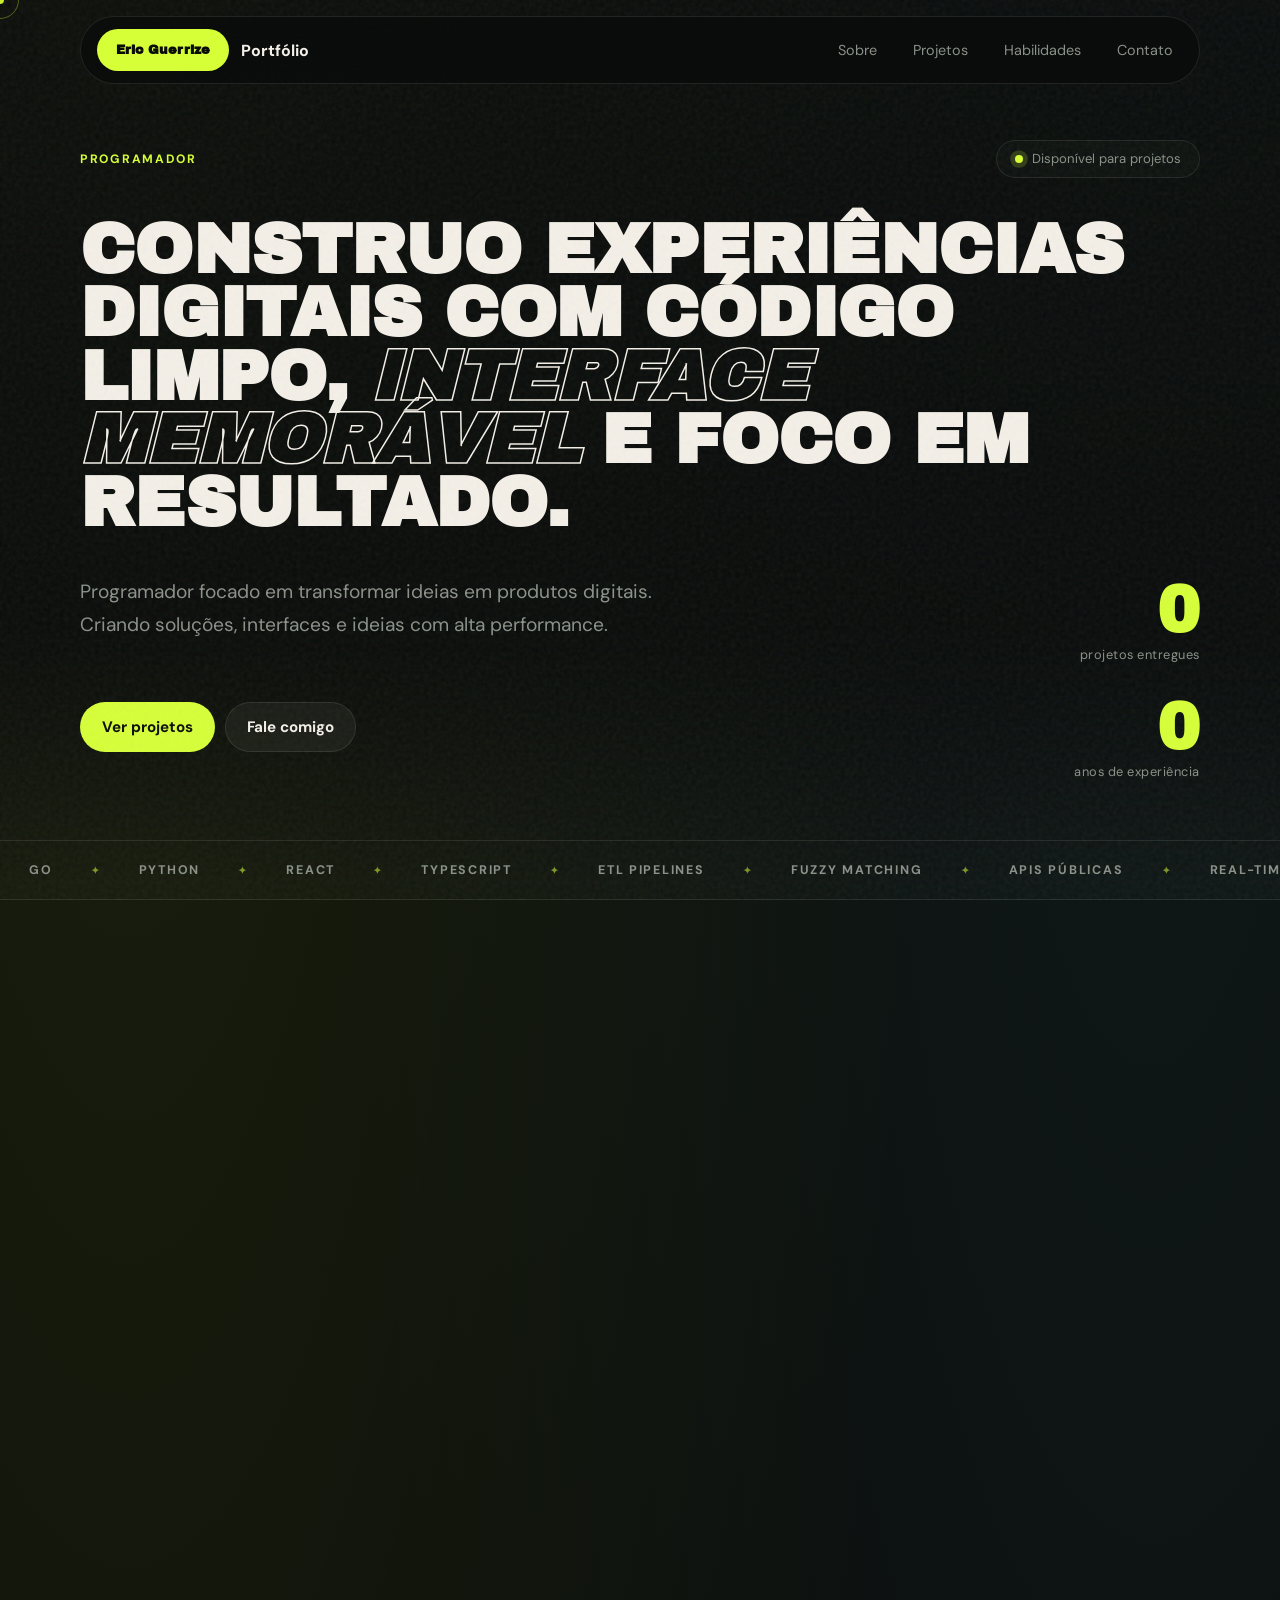
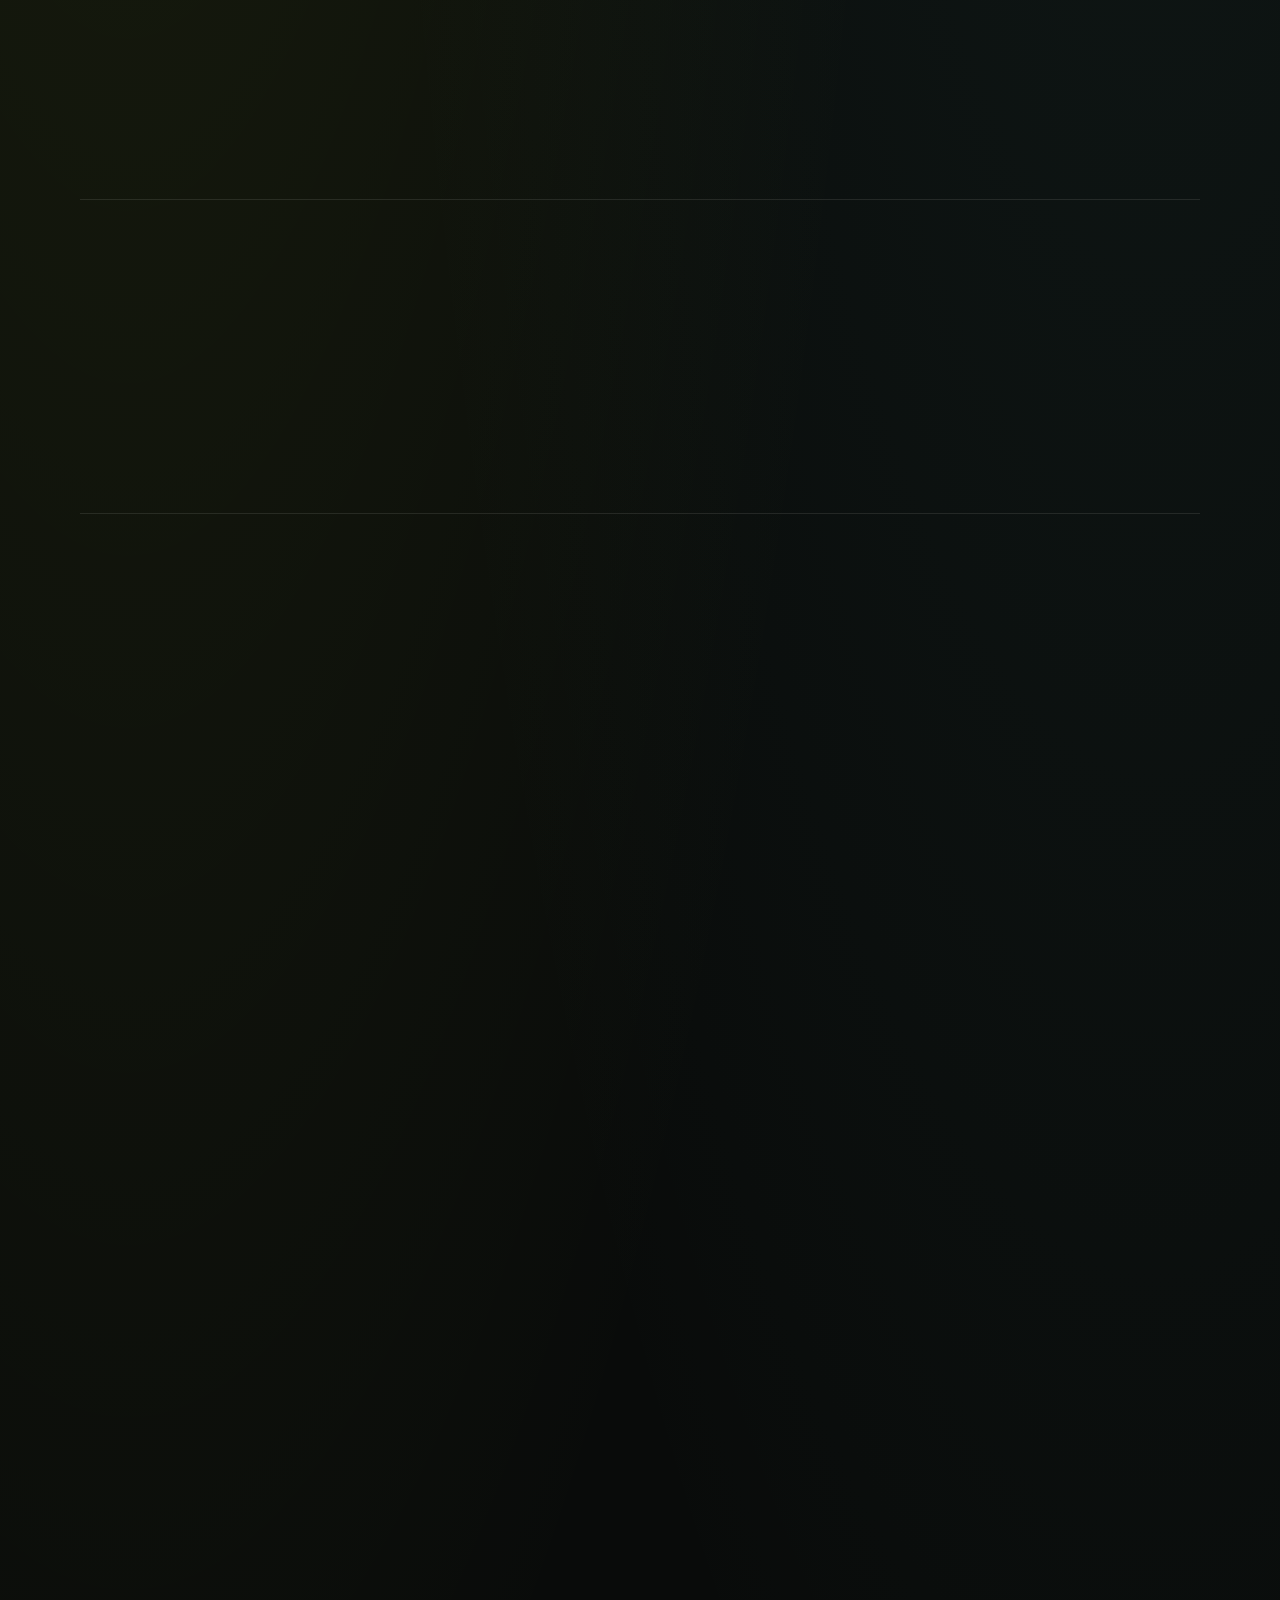
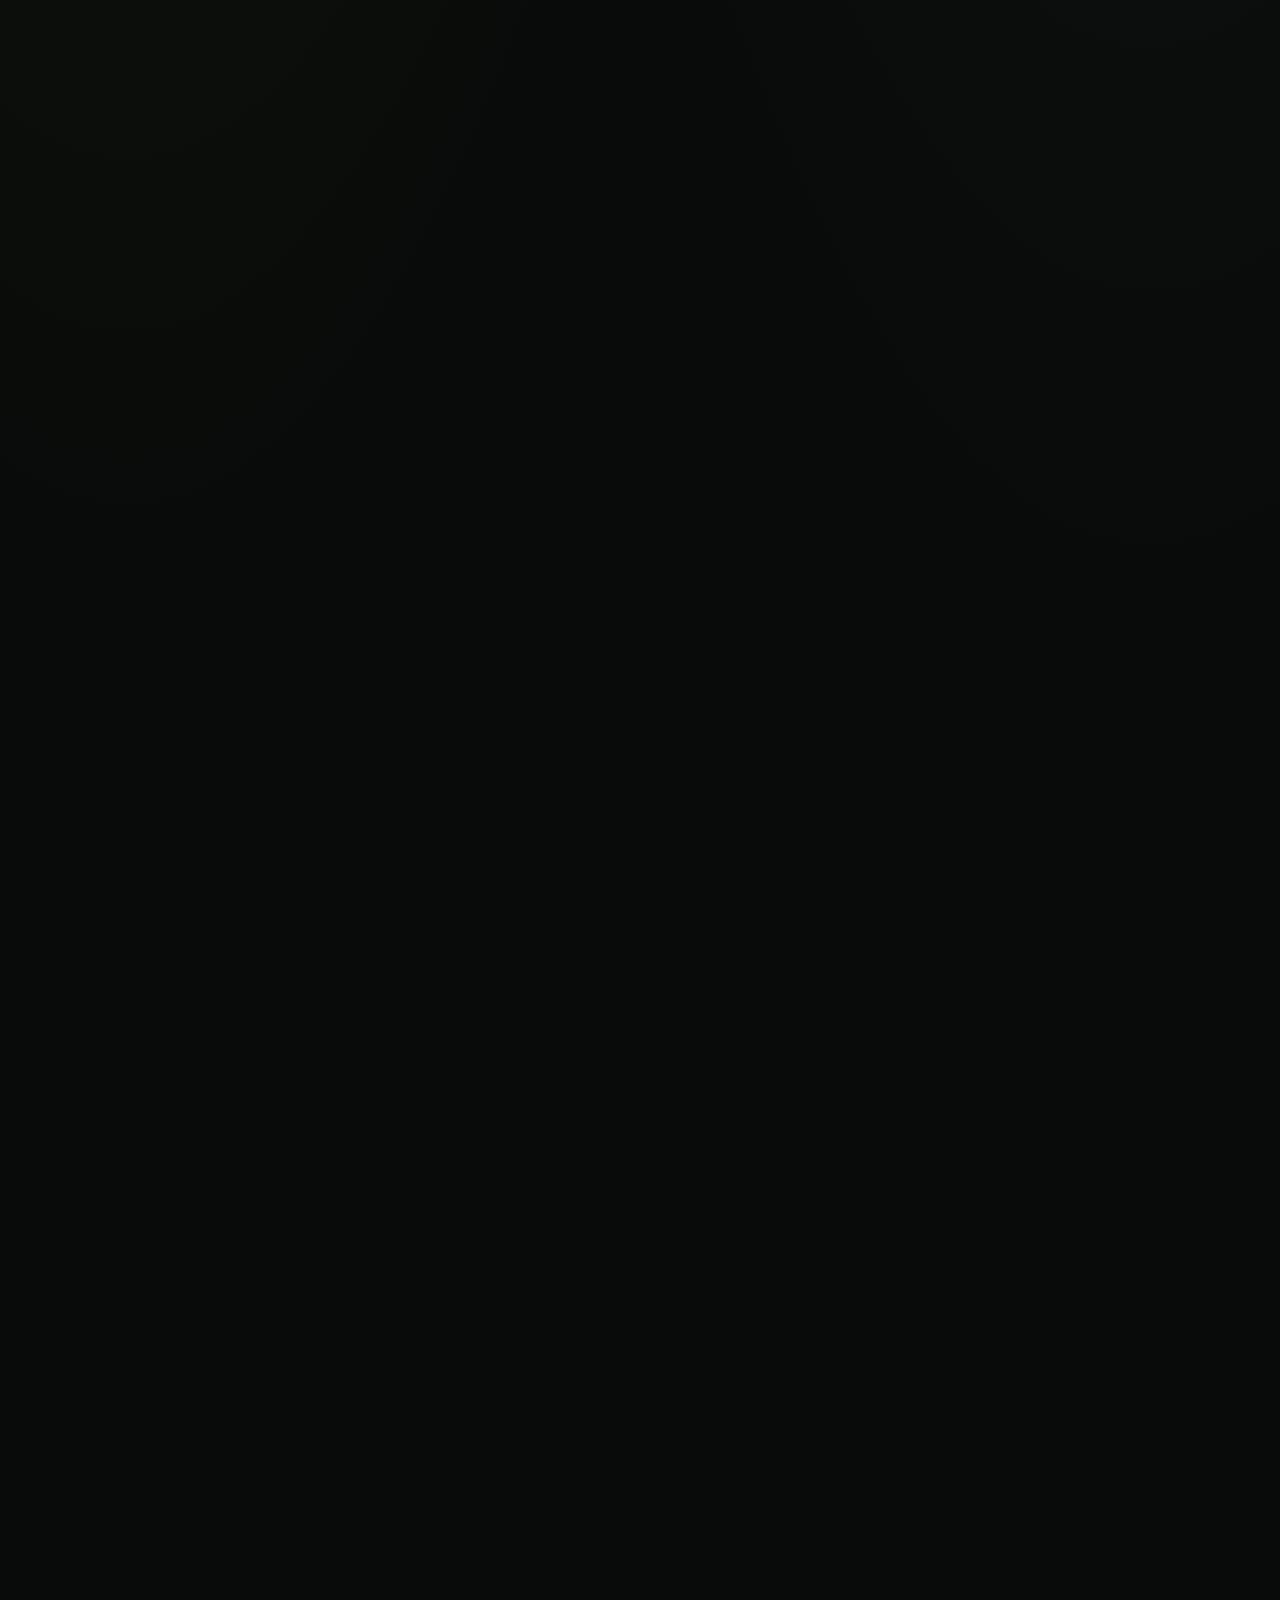
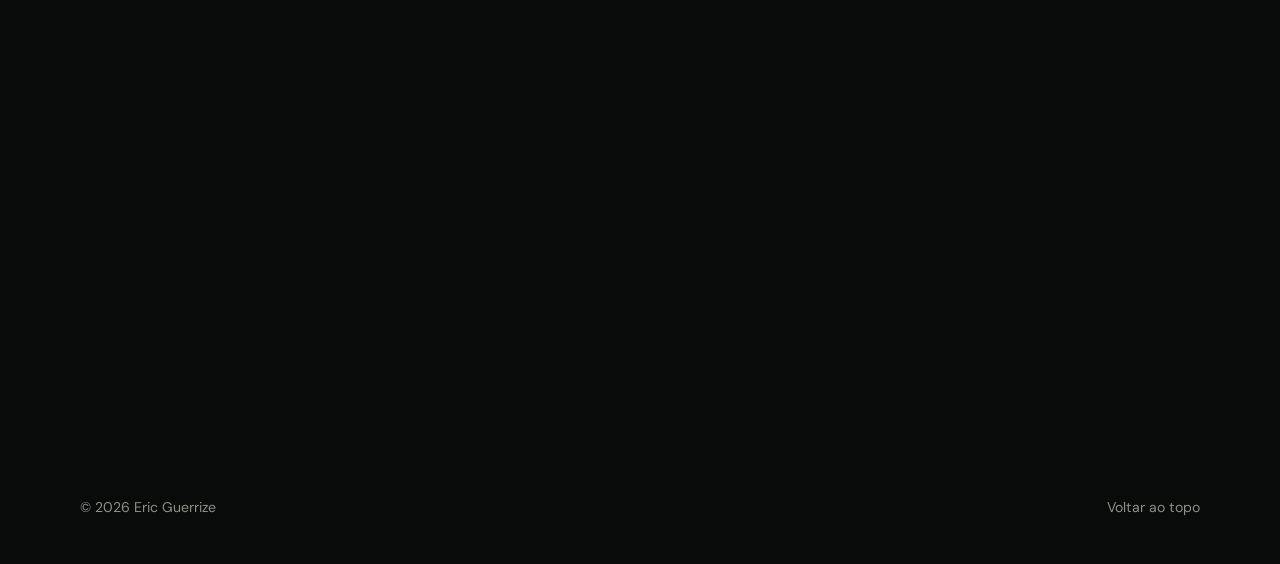
==== commit b167d456: "ux: force scroll to top on page refresh" ====
--- a/index.html
+++ b/index.html
@@ -21,13 +21,13 @@
 
     <header class="site-header">
       <a class="brand" href="#inicio" aria-label="Ir para o início">
-        <span>EG</span>
-        <strong>Eric Guerrize</strong>
+        <span class="brand-name-pill">Eric Guerrize</span>
+        <strong>Portfólio</strong>
       </a>
       <nav class="desktop-nav" aria-label="Navegação principal">
         <a href="#sobre">Sobre</a>
         <a href="#projetos">Projetos</a>
-        <a href="#habilidades">Skills</a>
+        <a href="#habilidades">Habilidades</a>
         <a href="#contato">Contato</a>
       </nav>
       <button class="menu-button" type="button" aria-label="Abrir menu" aria-expanded="false">
@@ -38,7 +38,7 @@
     <nav class="mobile-nav" aria-label="Navegação mobile">
       <a href="#sobre">Sobre</a>
       <a href="#projetos">Projetos</a>
-      <a href="#habilidades">Skills</a>
+      <a href="#habilidades">Habilidades</a>
       <a href="#contato">Contato</a>
     </nav>
 
@@ -183,7 +183,7 @@
           </a>
 
           <a class="project-item" href="projeto-quiz.html" data-reveal
-             data-img="https://images.unsplash.com/photo-1559594861-c66710ad1e1a?auto=format&fit=crop&w=800&q=80">
+             data-img="https://images.unsplash.com/photo-1590439471364-192aa70c0b53?auto=format&fit=crop&w=800&q=80">
             <div class="pi-left">
               <span class="pi-num">04</span>
               <div class="pi-text">
--- a/styles.css
+++ b/styles.css
@@ -16,8 +16,13 @@
 
 html { 
   scroll-behavior: auto; 
-  scroll-snap-type: y mandatory;
-} /* lenis handles smooth scroll, but we add snap */
+} /* lenis handles smooth scroll, snap removed on mobile */
+
+@media (min-width: 769px) {
+  html {
+    scroll-snap-type: y mandatory;
+  }
+}
 
 body {
   margin: 0;
@@ -109,17 +114,24 @@
   align-items: center;
   gap: 0.75rem;
   font-weight: 700;
-}
-
-.brand span {
+  color: var(--acid);
+}
+
+.brand span.brand-name-pill {
   display: grid;
   place-items: center;
-  width: 2.6rem;
+  padding: 0 1.2rem;
   height: 2.6rem;
-  border-radius: 50%;
+  border-radius: 999px;
   background: var(--acid);
   color: #0a0c08;
   font-family: "Archivo Black", sans-serif;
+  font-size: 0.8rem;
+  white-space: nowrap;
+}
+
+.brand strong {
+  color: var(--ink);
 }
 
 .desktop-nav {
@@ -854,6 +866,25 @@
   .pi-num { display: none; }
 }
 @media (max-width: 768px) {
+  .section {
+    padding: 6rem 0;
+    min-height: auto;
+    scroll-snap-align: none;
+  }
+  .contact {
+    padding: 6rem 1.5rem;
+    min-height: auto;
+    scroll-snap-align: none;
+  }
+  .hero {
+    min-height: 100vh;
+    padding-top: 7rem;
+    scroll-snap-align: start; /* keep snap only on hero top */
+  }
+  .hero-title {
+    font-size: clamp(2.2rem, 10vw, 4rem);
+    text-align: center;
+  }
   .hero-bottom {
     grid-template-columns: 1fr;
     text-align: center;
@@ -865,7 +896,7 @@
     align-items: center;
     flex-direction: row;
     justify-content: center;
-    gap: 3rem;
+    gap: 2rem;
     margin-top: 2rem;
   }
   .hero-num { text-align: center; }
@@ -875,6 +906,13 @@
   .hero-text {
     margin: 0 auto;
   }
+  .contact-form {
+    padding: 1.5rem;
+    gap: 1rem;
+  }
+  .form-group input, .form-group textarea {
+    padding: 0.7rem;
+  }
 }
 
 @media (max-width: 640px) {
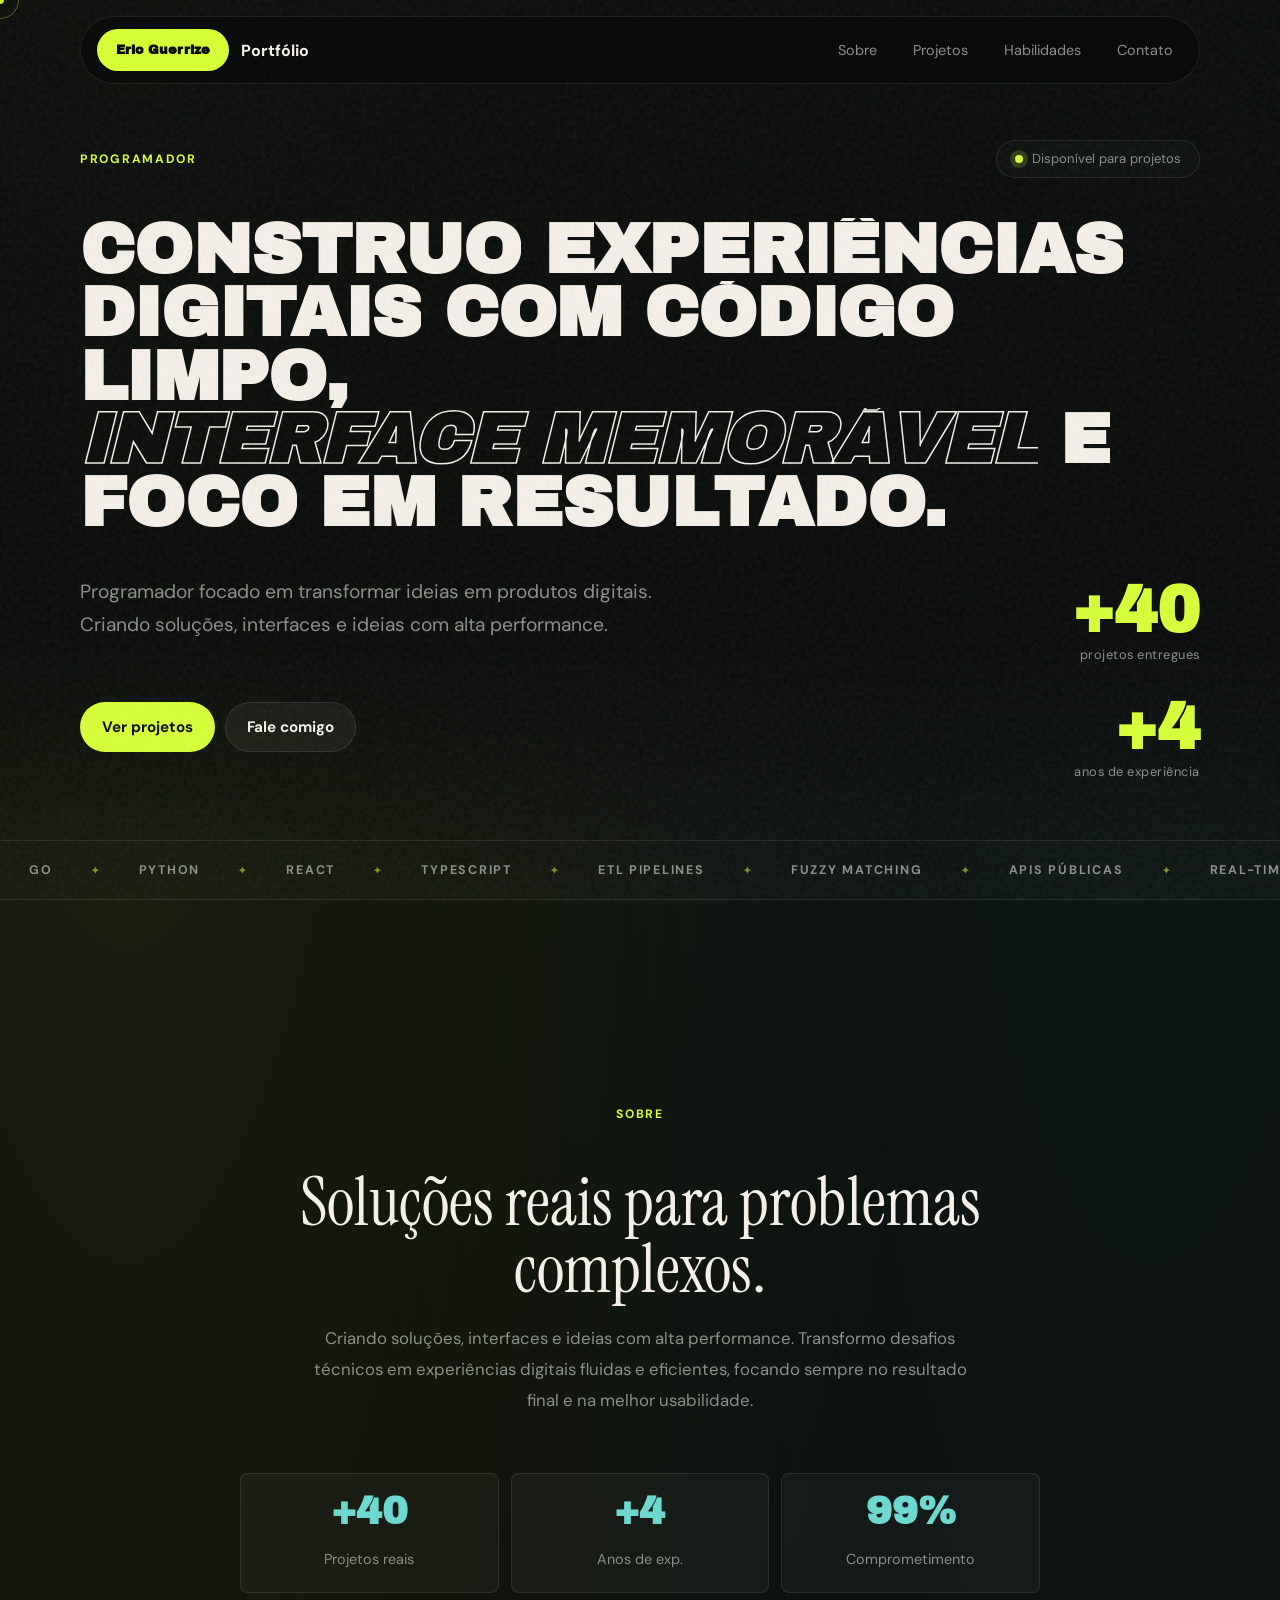
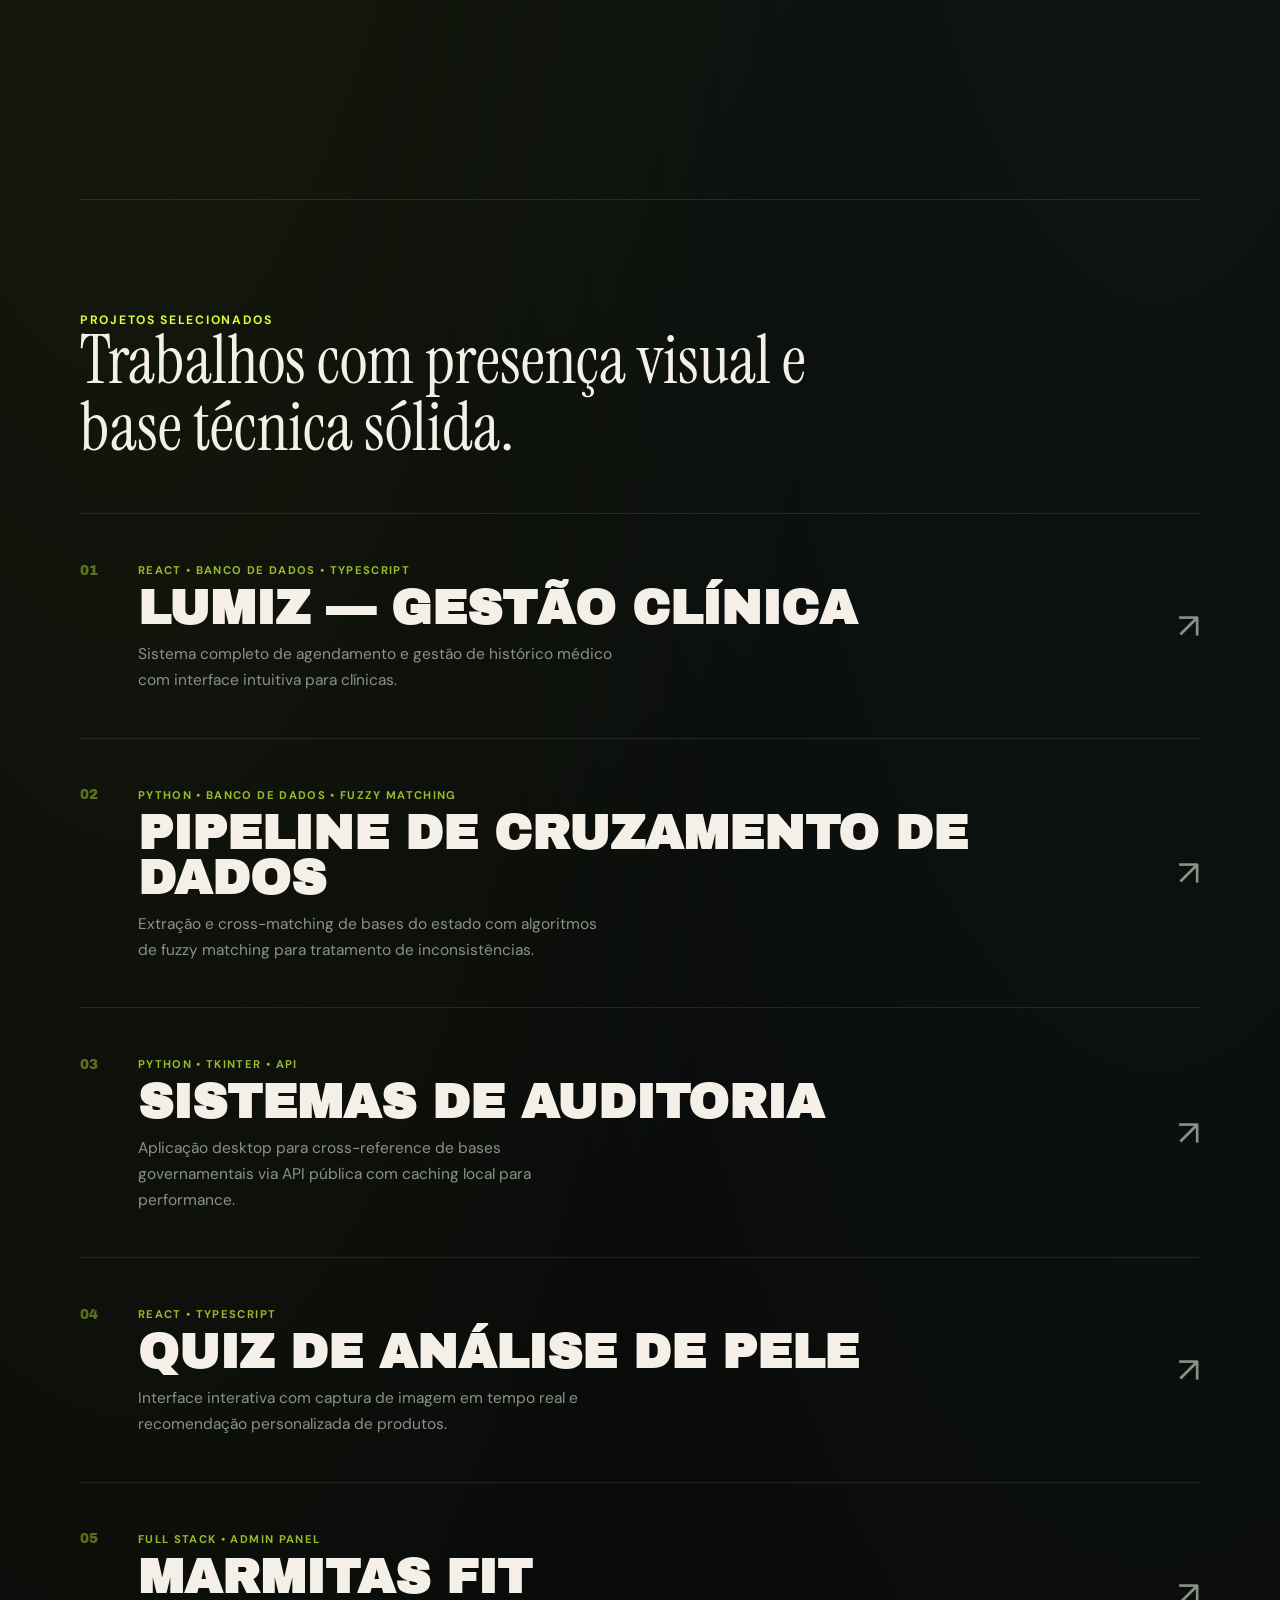
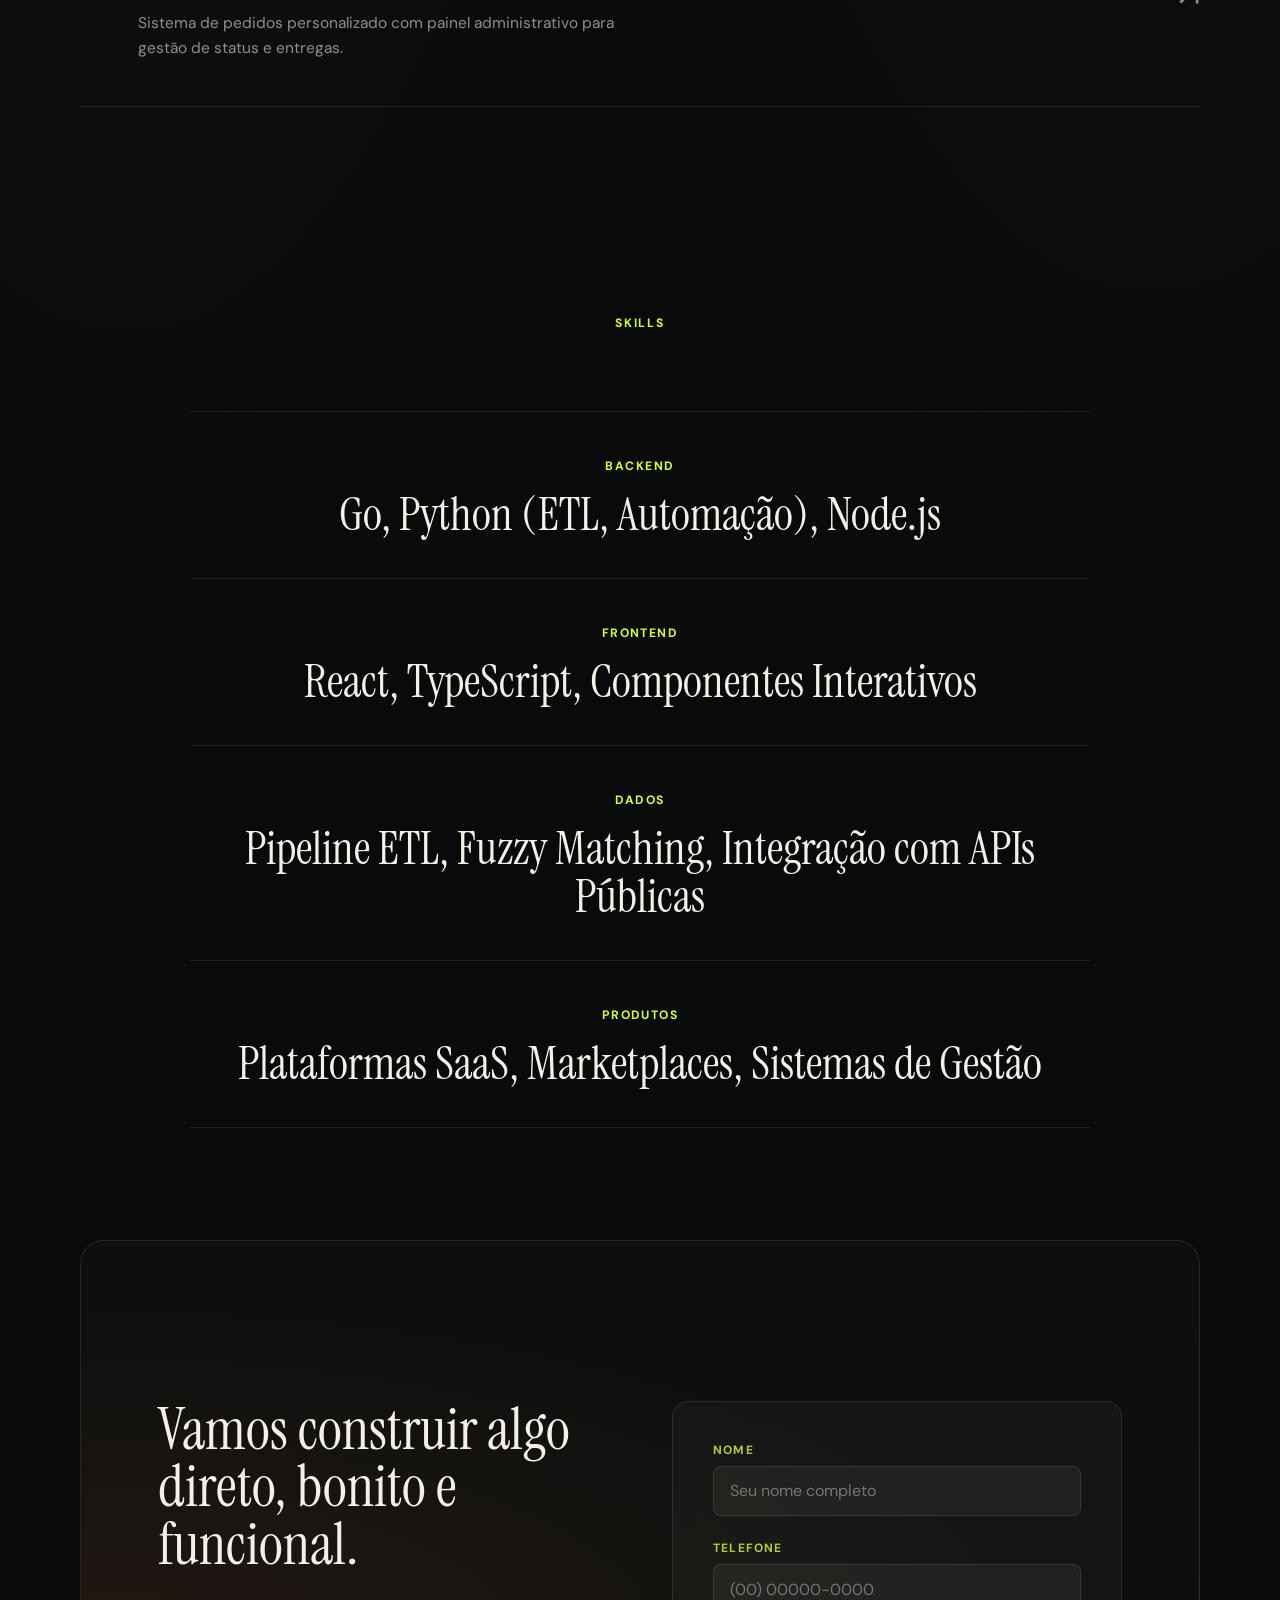
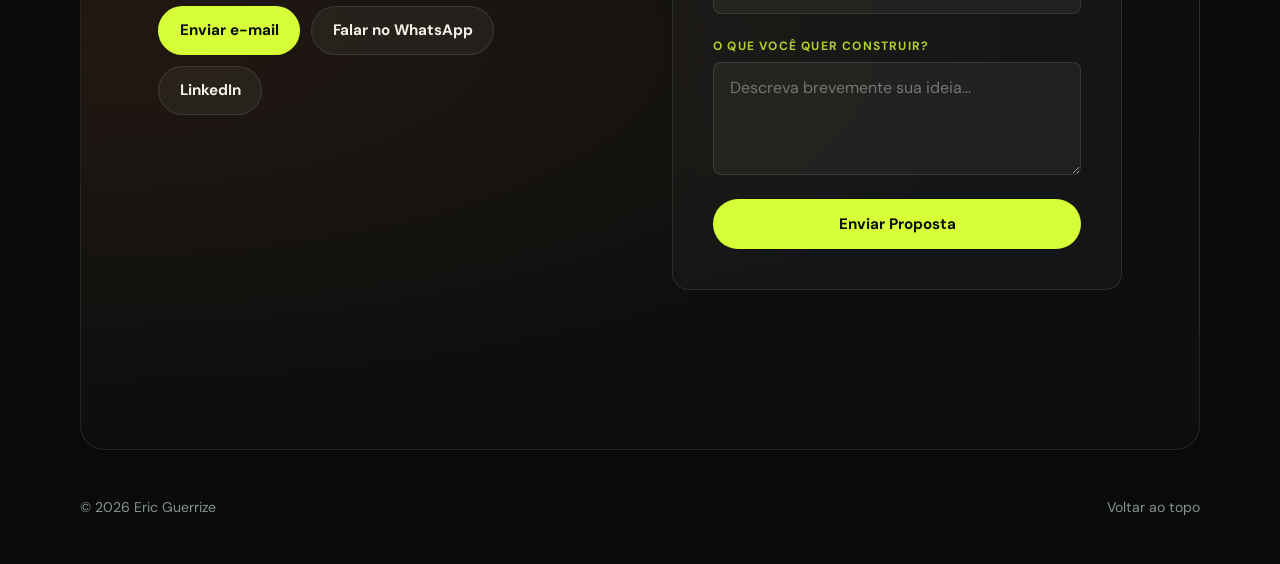
==== commit e233bb57: "fix: update contact email to ericguerrize@gmail.com" ====
--- a/index.html
+++ b/index.html
@@ -239,8 +239,8 @@
         <div class="contact-grid">
           <div class="contact-info">
             <h2>Vamos construir algo direto, bonito e funcional.</h2>
-            <div class="contact-actions">
-              <a class="btn primary magnetic" href="mailto:seuemail@exemplo.com">Enviar e-mail</a>
+              <div class="contact-actions">
+                <a class="btn primary magnetic" href="mailto:ericguerrize@gmail.com">Enviar e-mail</a>
               <a class="btn ghost" href="https://wa.me/5565992556938" target="_blank" rel="noreferrer">Falar no WhatsApp</a>
               <a class="btn ghost" href="https://www.linkedin.com/" target="_blank" rel="noreferrer">LinkedIn</a>
             </div>
--- a/styles.css
+++ b/styles.css
@@ -16,13 +16,8 @@
 
 html { 
   scroll-behavior: auto; 
-} /* lenis handles smooth scroll, snap removed on mobile */
-
-@media (min-width: 769px) {
-  html {
-    scroll-snap-type: y mandatory;
-  }
-}
+  scroll-snap-type: y mandatory;
+} /* lenis handles smooth scroll, snap scroll active */
 
 body {
   margin: 0;
@@ -868,18 +863,18 @@
 @media (max-width: 768px) {
   .section {
     padding: 6rem 0;
-    min-height: auto;
-    scroll-snap-align: none;
+    min-height: 100vh;
+    scroll-snap-align: start;
   }
   .contact {
-    padding: 6rem 1.5rem;
-    min-height: auto;
-    scroll-snap-align: none;
+    padding: clamp(3rem, 8vw, 6rem) 1.5rem;
+    min-height: 100vh;
+    scroll-snap-align: start;
   }
   .hero {
     min-height: 100vh;
     padding-top: 7rem;
-    scroll-snap-align: start; /* keep snap only on hero top */
+    scroll-snap-align: start;
   }
   .hero-title {
     font-size: clamp(2.2rem, 10vw, 4rem);
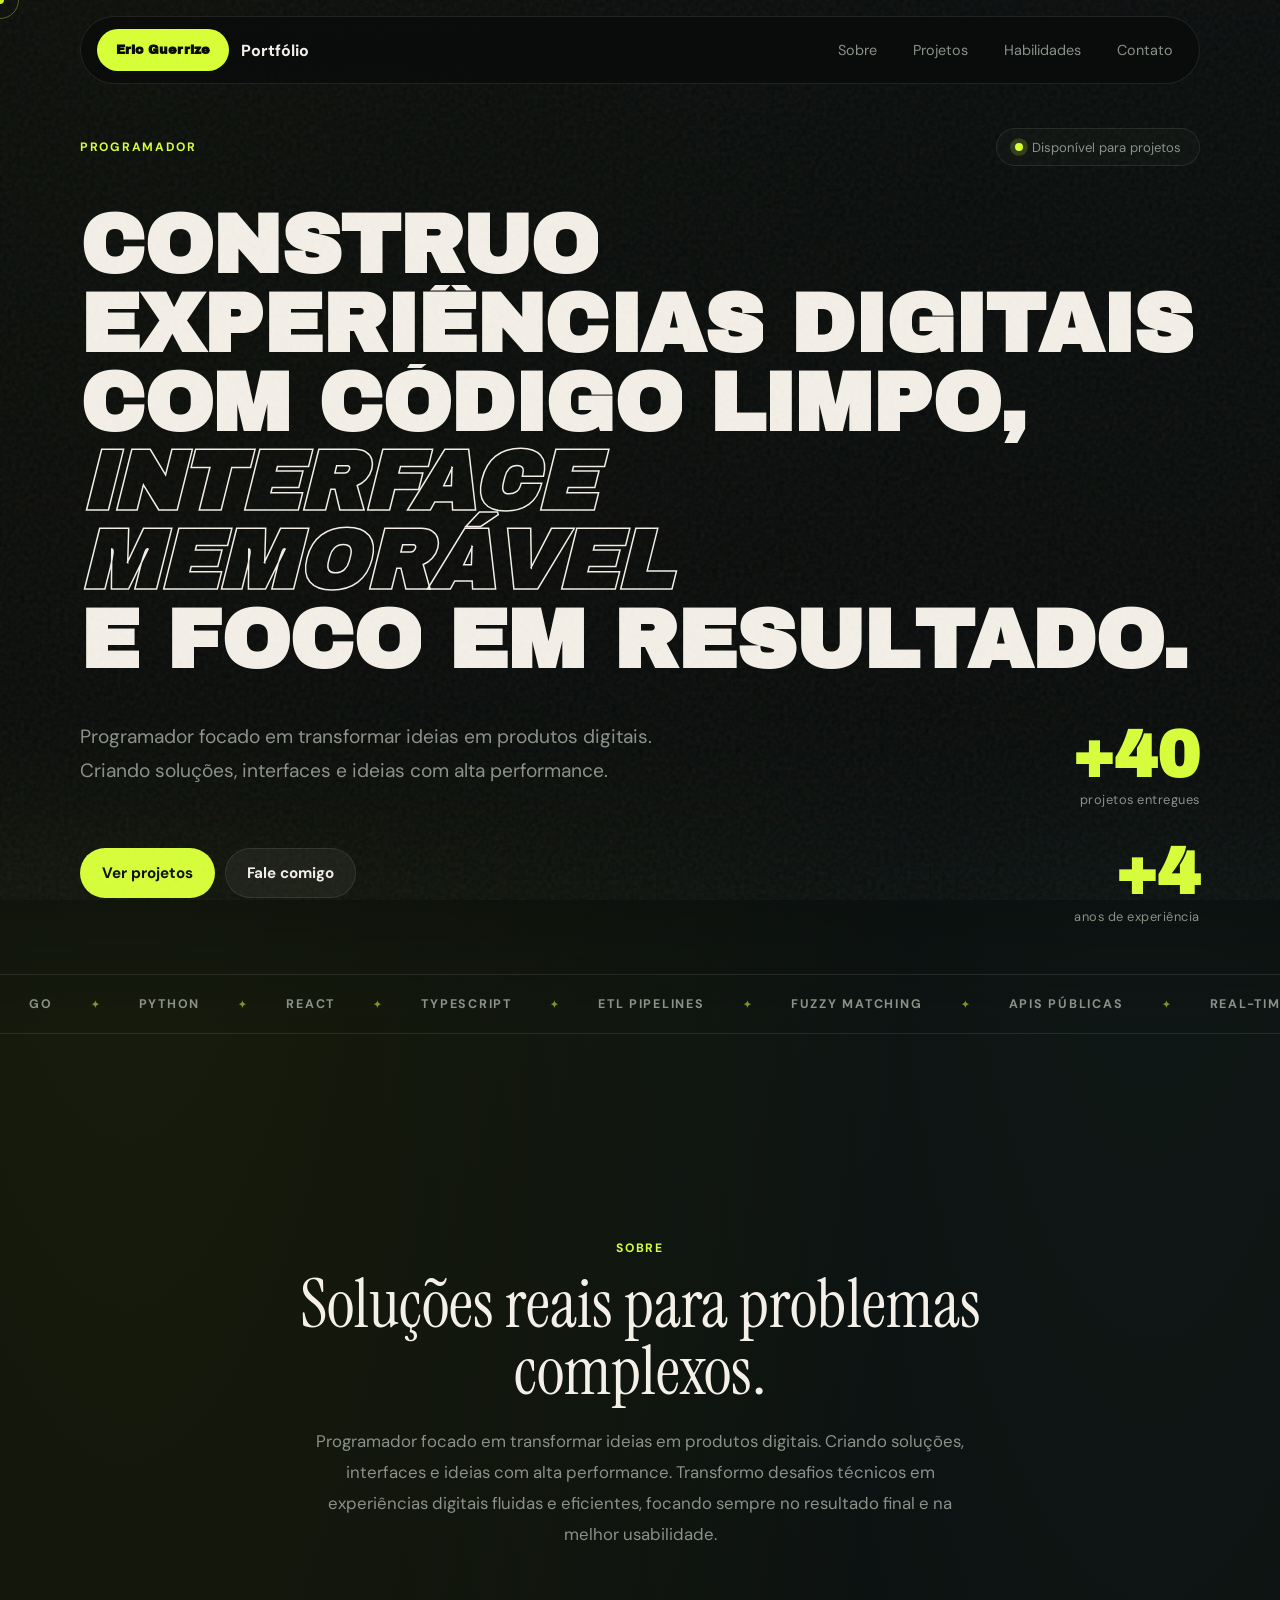
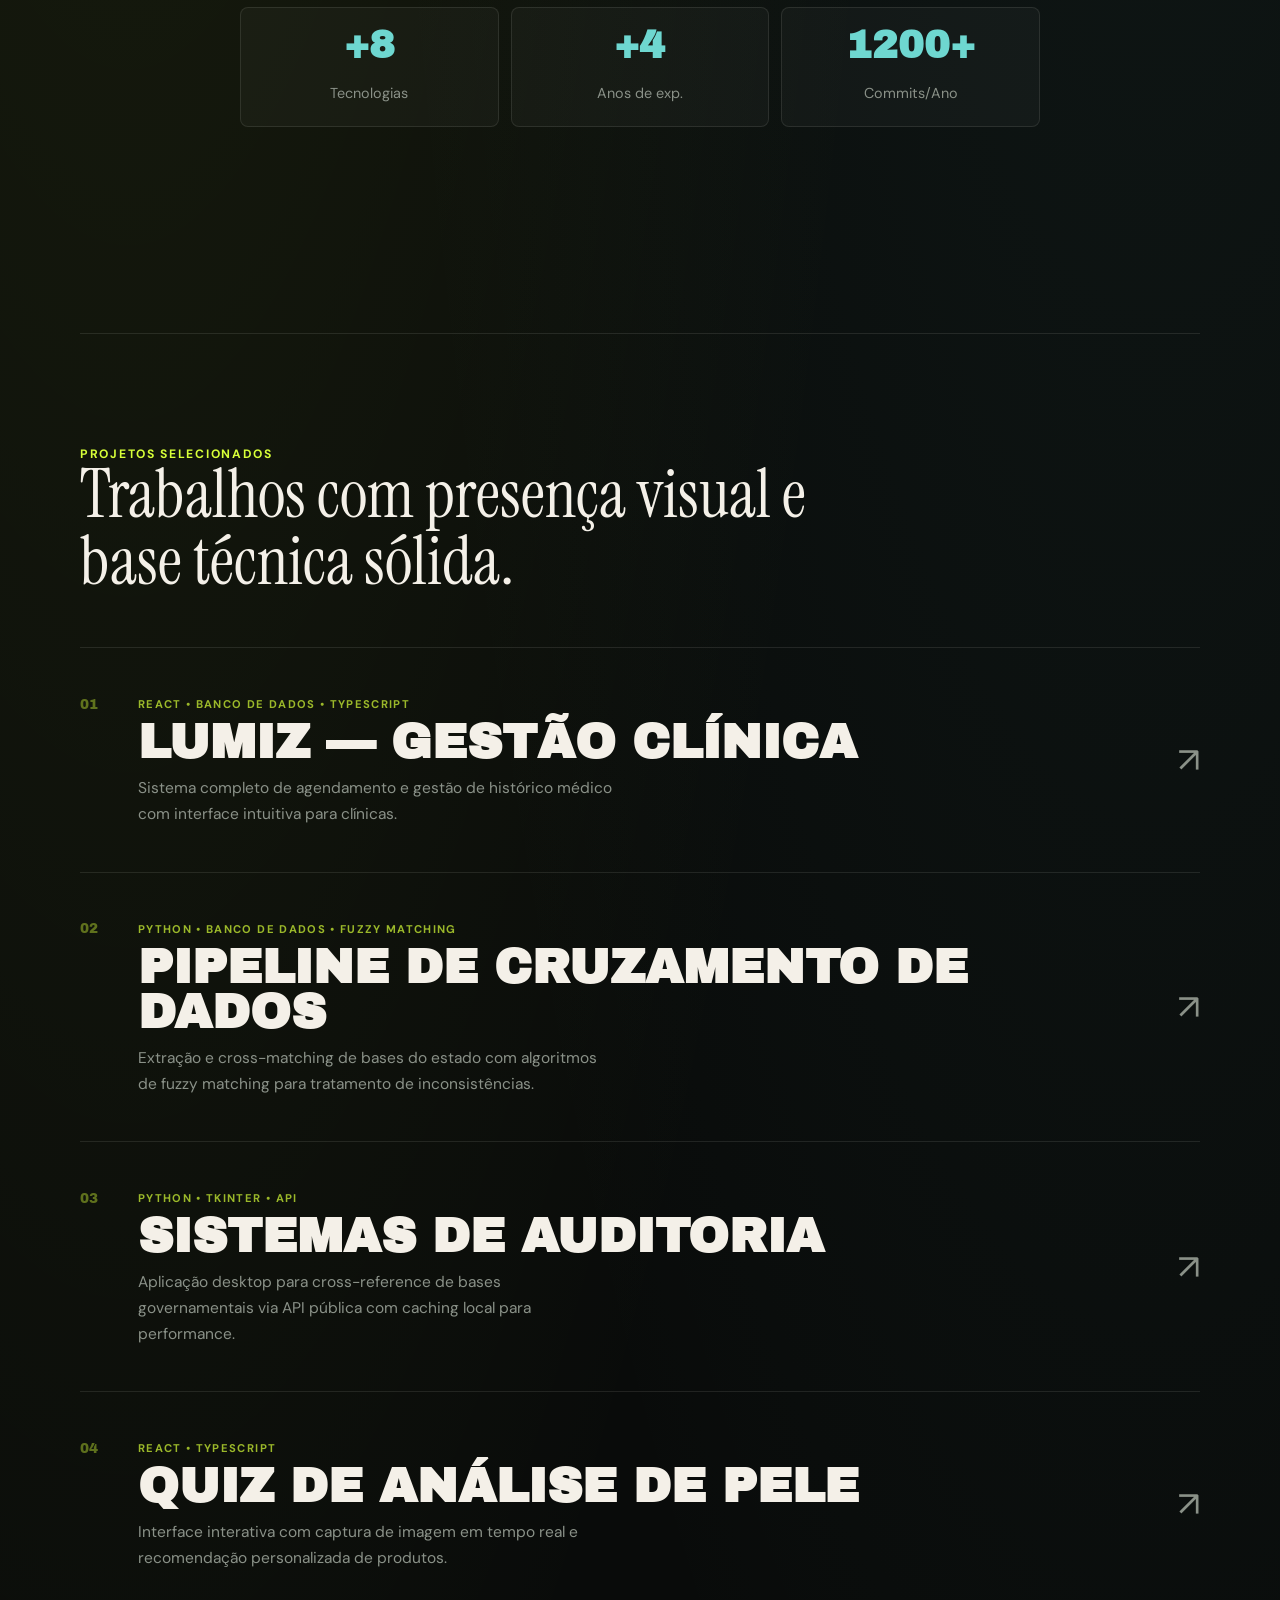
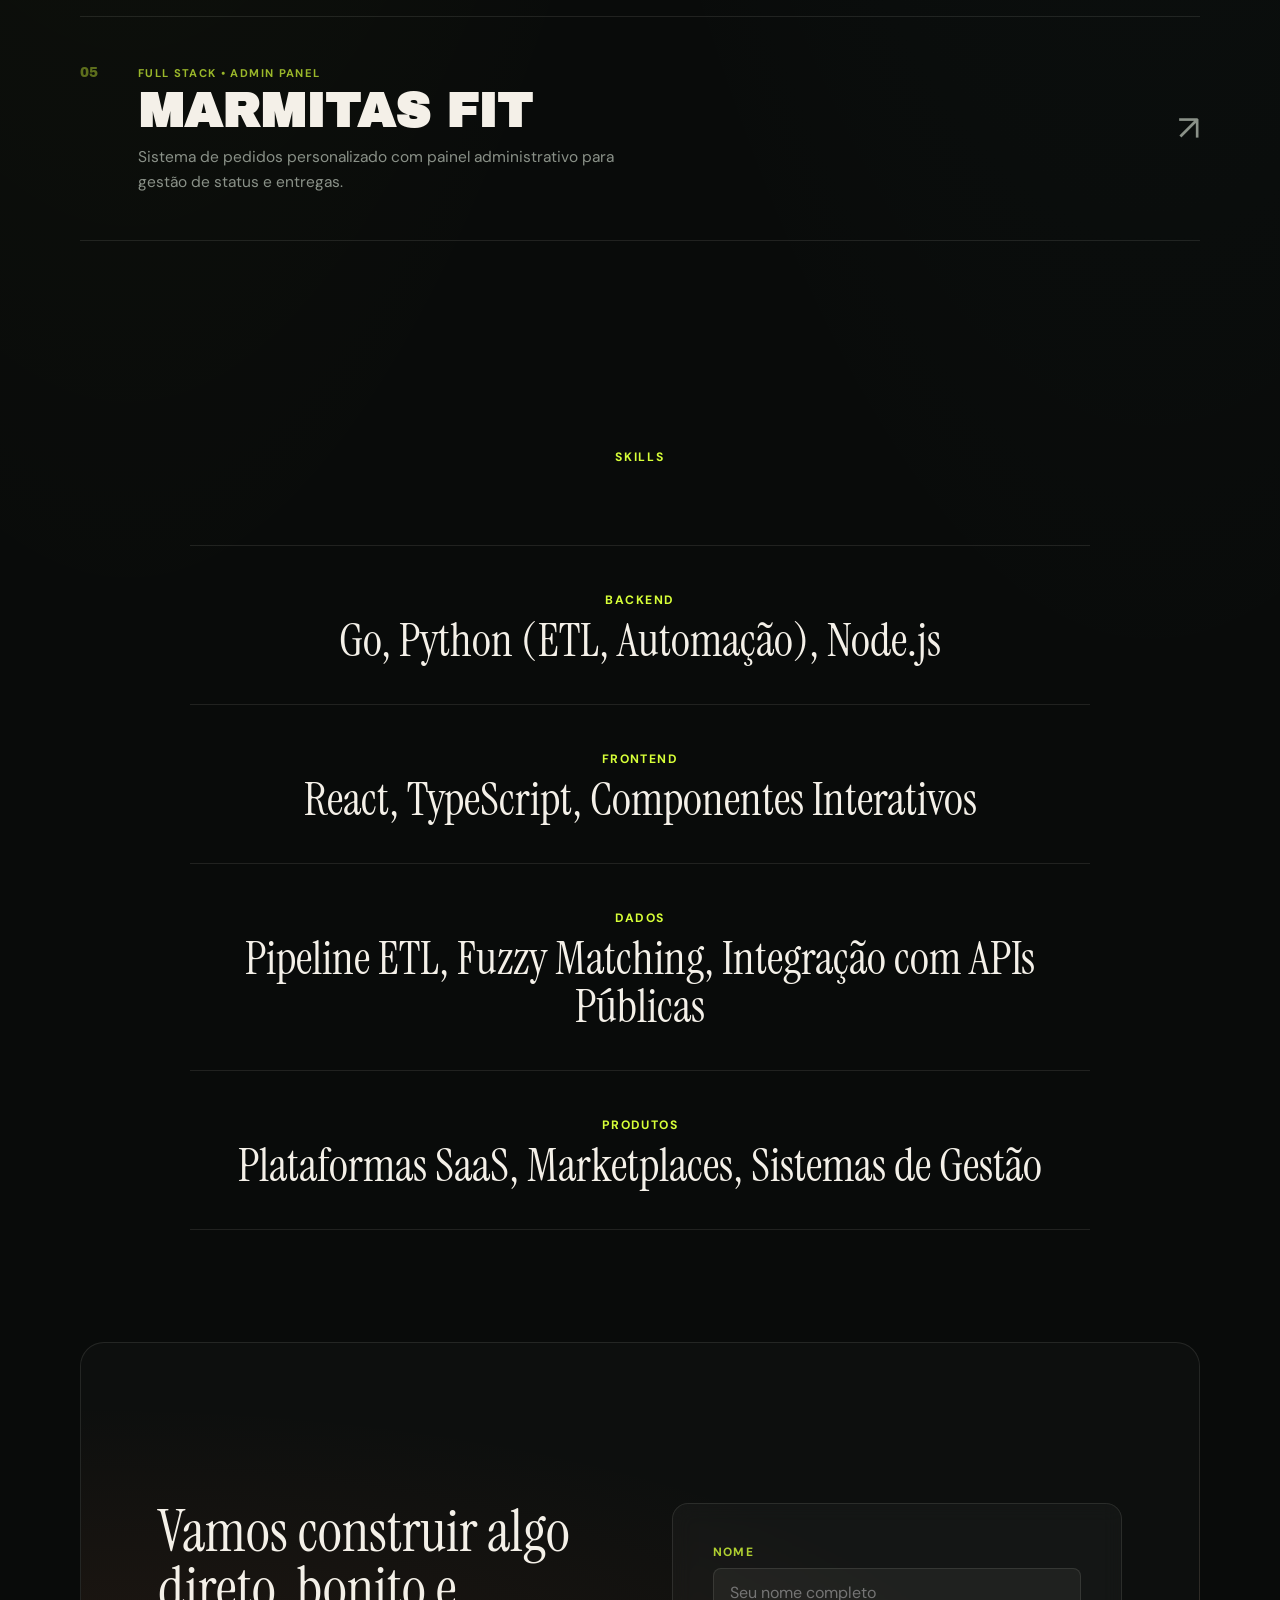
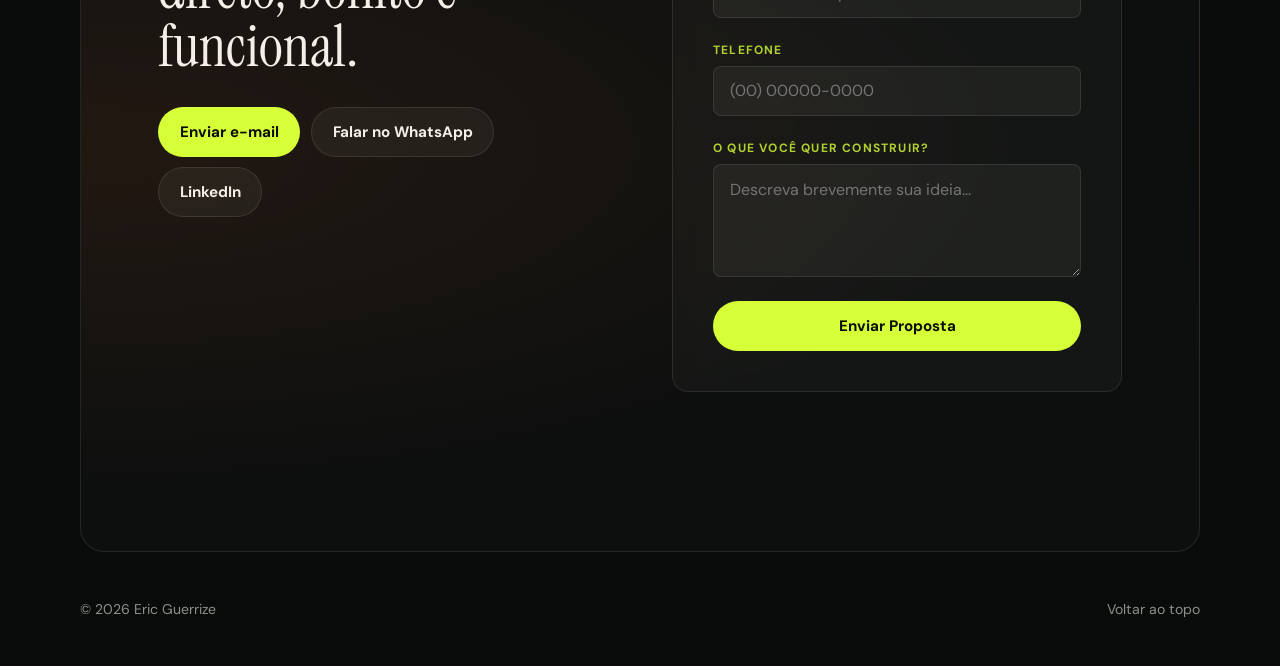
==== commit 626a0500: "final: remove photo placeholder and polish About section layout" ====
--- a/index.html
+++ b/index.html
@@ -110,25 +110,26 @@
 
       <!-- SOBRE -->
       <section class="section split" id="sobre">
-        <div class="section-kicker" data-reveal>Sobre</div>
         <div class="section-content" data-reveal>
+          <div class="section-kicker">Sobre</div>
           <h2>Soluções reais para problemas complexos.</h2>
           <p>
-            Criando soluções, interfaces e ideias com alta performance. 
+            Programador focado em transformar ideias em produtos digitais. 
+            Criando soluções, interfaces e ideias com alta performance.
             Transformo desafios técnicos em experiências digitais fluidas e eficientes, focando sempre no resultado final e na melhor usabilidade.
           </p>
           <div class="stats">
             <article>
-              <strong data-counter="40" data-prefix="+">0</strong>
-              <span>Projetos reais</span>
+              <strong data-counter="8" data-prefix="+">0</strong>
+              <span>Tecnologias</span>
             </article>
             <article>
               <strong data-counter="4" data-prefix="+">0</strong>
               <span>Anos de exp.</span>
             </article>
             <article>
-              <strong data-counter="100" data-suffix="%">0</strong>
-              <span>Comprometimento</span>
+              <strong data-counter="1200" data-suffix="+">0</strong>
+              <span>Commits/Ano</span>
             </article>
           </div>
         </div>
--- a/styles.css
+++ b/styles.css
@@ -187,16 +187,24 @@
   left: 1rem;
   right: 1rem;
   z-index: 9;
-  display: none;
+  display: flex;
   flex-direction: column;
   padding: 0.75rem;
   border: 1px solid var(--line);
   border-radius: 1.2rem;
   background: rgba(9, 11, 10, 0.95);
   backdrop-filter: blur(20px);
-}
-
-.mobile-nav.open { display: flex; }
+  transform: translateY(-10px);
+  opacity: 0;
+  pointer-events: none;
+  transition: transform 0.4s var(--ease-out), opacity 0.3s ease;
+}
+
+.mobile-nav.open { 
+  transform: translateY(0);
+  opacity: 1;
+  pointer-events: auto;
+}
 
 /* ─── HERO ───────────────────────────────── */
 .hero {
@@ -206,7 +214,7 @@
   display: flex;
   flex-direction: column;
   scroll-snap-align: start;
-  scroll-snap-stop: always;
+  scroll-snap-stop: normal;
 }
 
 .hero-bg {
@@ -284,8 +292,8 @@
 .hero-title {
   margin: 0;
   font-family: "Archivo Black", sans-serif;
-  font-size: clamp(2rem, 5.5vw, 6rem);
-  line-height: 0.9;
+  font-size: clamp(2.5rem, 6.5vw, 6rem);
+  line-height: 0.95;
   letter-spacing: -0.01em;
   text-transform: uppercase;
 }
@@ -402,6 +410,10 @@
   margin-top: auto;
 }
 
+.section .ticker {
+  display: none;
+}
+
 .ticker-track {
   display: flex;
   align-items: center;
@@ -441,7 +453,7 @@
   flex-direction: column;
   justify-content: center;
   scroll-snap-align: start;
-  scroll-snap-stop: always;
+  scroll-snap-stop: normal;
 }
 
 .section-kicker {
@@ -669,9 +681,14 @@
   flex-direction: column;
   align-items: center;
   text-align: center;
-  gap: 1rem;
+  gap: 0.5rem;
   padding: 2.5rem 0;
   border-bottom: 1px solid var(--line);
+  transition: background 0.3s ease;
+}
+
+.skill-row:hover {
+  background: rgba(215, 255, 56, 0.02);
 }
 
 .skill-row span {
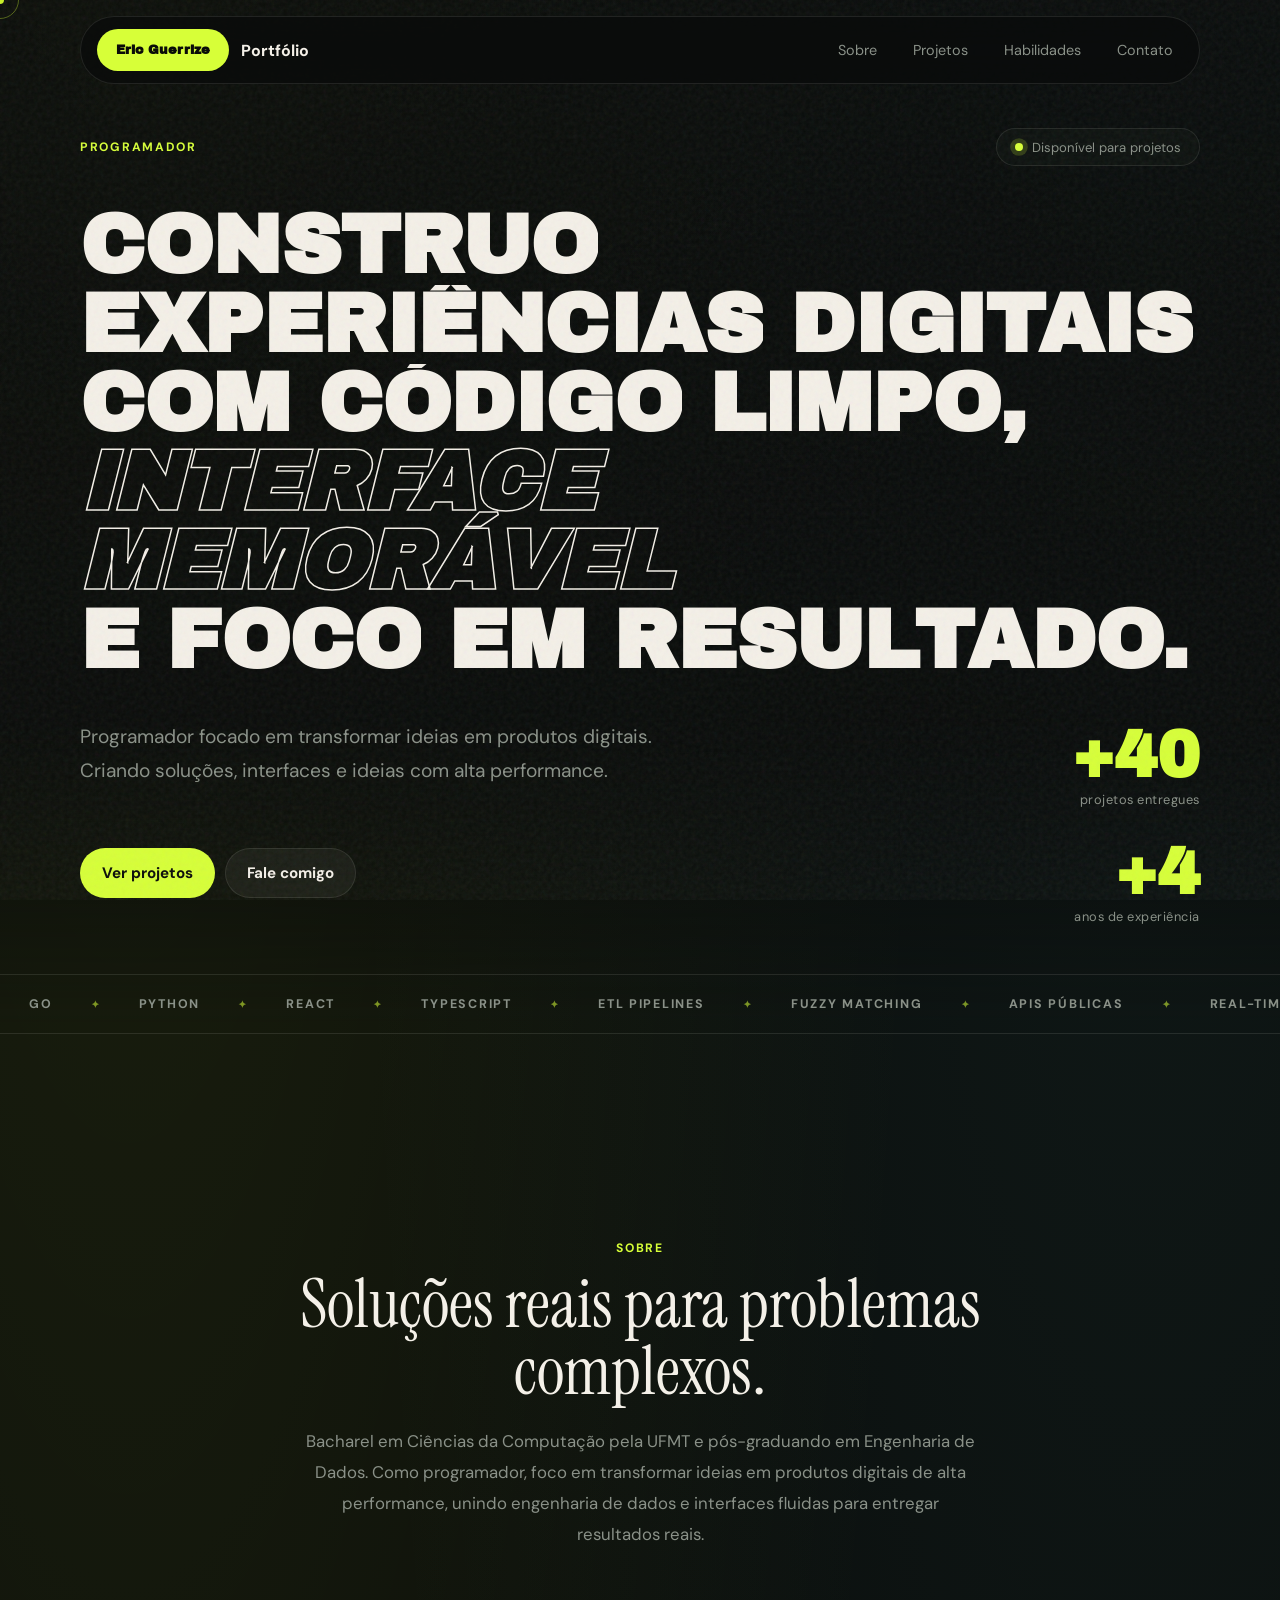
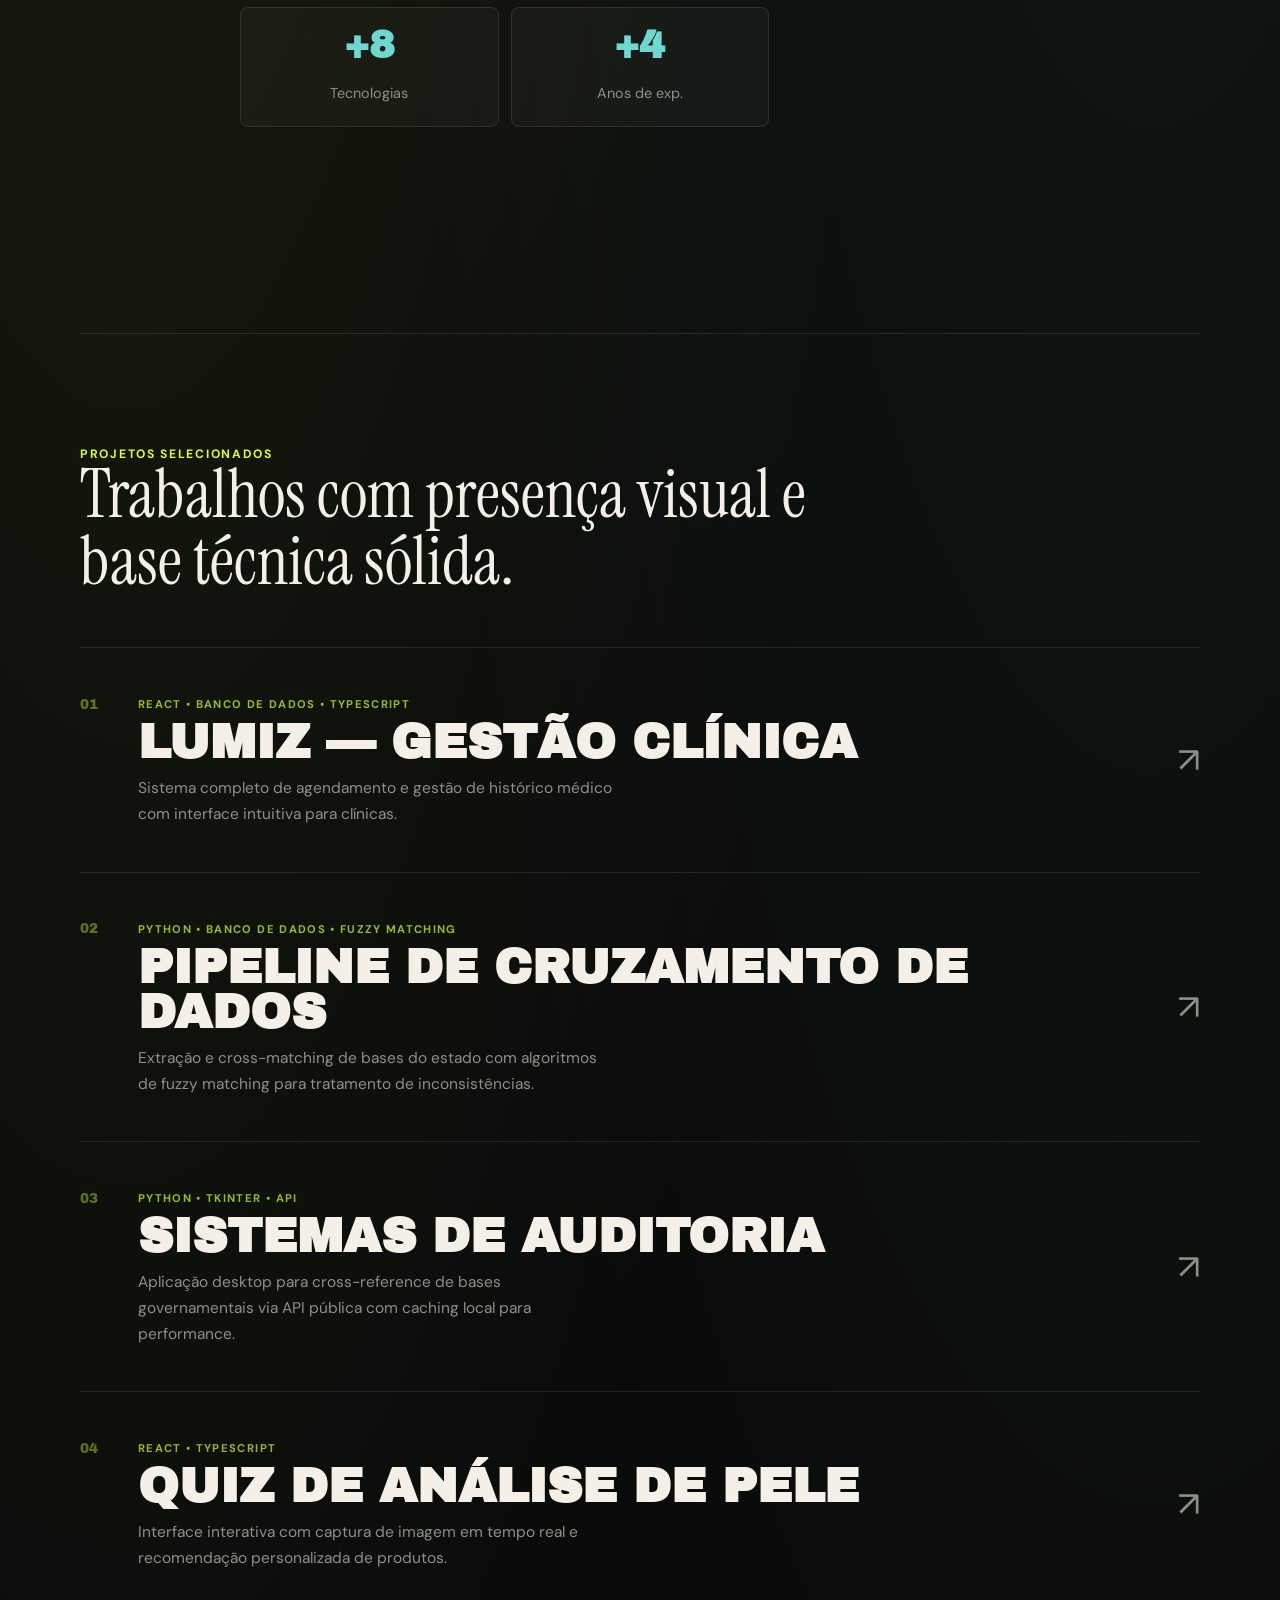
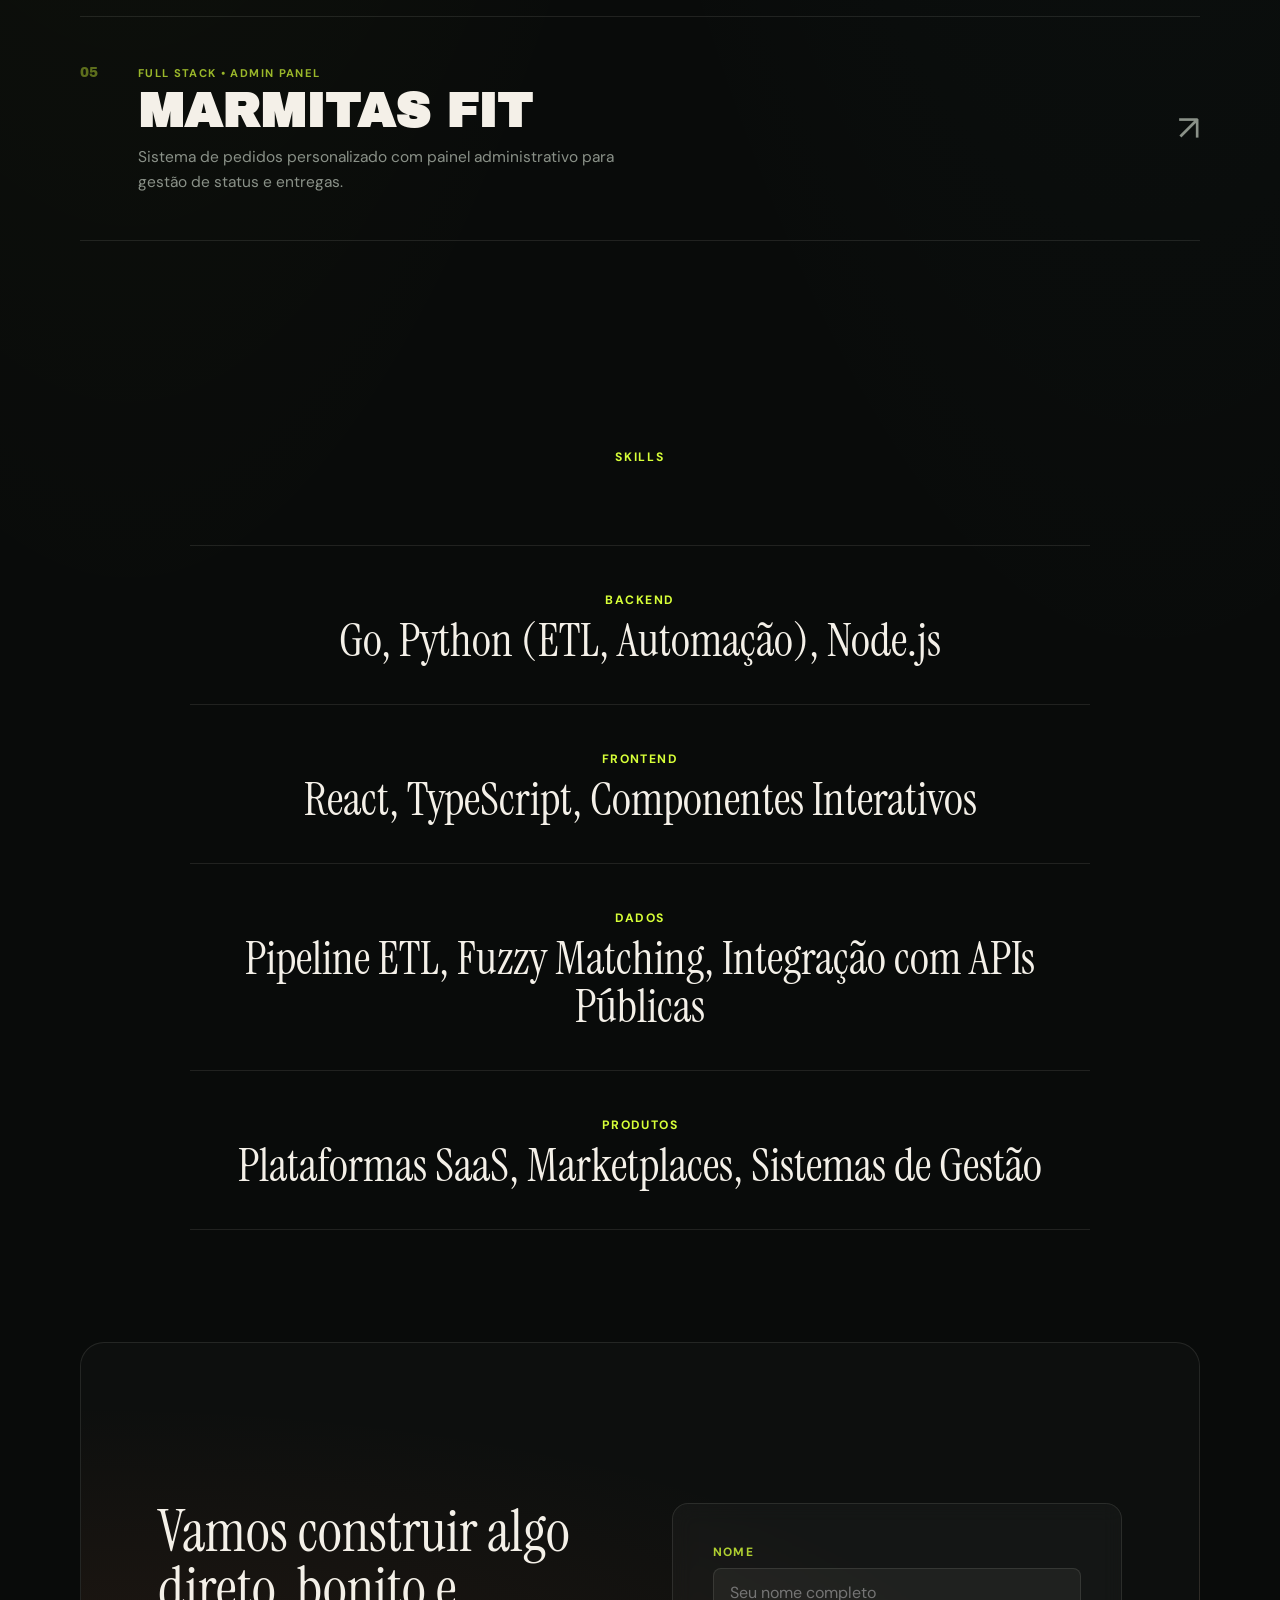
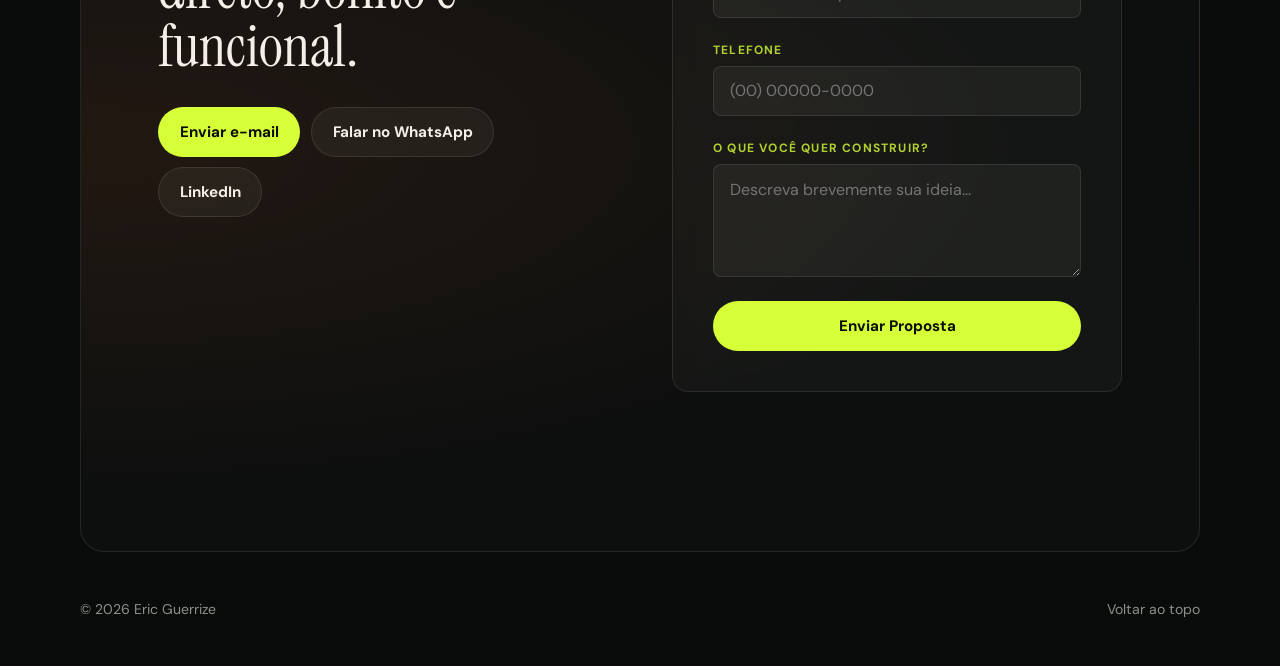
==== commit 09be0b96: "feat: add academic credentials and simplify stats" ====
--- a/index.html
+++ b/index.html
@@ -114,9 +114,9 @@
           <div class="section-kicker">Sobre</div>
           <h2>Soluções reais para problemas complexos.</h2>
           <p>
-            Programador focado em transformar ideias em produtos digitais. 
-            Criando soluções, interfaces e ideias com alta performance.
-            Transformo desafios técnicos em experiências digitais fluidas e eficientes, focando sempre no resultado final e na melhor usabilidade.
+            Bacharel em Ciências da Computação pela UFMT e pós-graduando em Engenharia de Dados. 
+            Como programador, foco em transformar ideias em produtos digitais de alta performance, 
+            unindo engenharia de dados e interfaces fluidas para entregar resultados reais.
           </p>
           <div class="stats">
             <article>
@@ -127,10 +127,6 @@
               <strong data-counter="4" data-prefix="+">0</strong>
               <span>Anos de exp.</span>
             </article>
-            <article>
-              <strong data-counter="1200" data-suffix="+">0</strong>
-              <span>Commits/Ano</span>
-            </article>
           </div>
         </div>
       </section>
@@ -145,7 +141,7 @@
         <div class="project-list">
 
           <a class="project-item" href="projeto-lumiz.html" data-reveal
-             data-img="https://images.unsplash.com/photo-1576091160550-2173dba999ef?auto=format&fit=crop&w=800&q=80">
+             data-img="https://images.unsplash.com/photo-1551288049-bbda48658a7d?auto=format&fit=crop&w=800&q=80">
             <div class="pi-left">
               <span class="pi-num">01</span>
               <div class="pi-text">
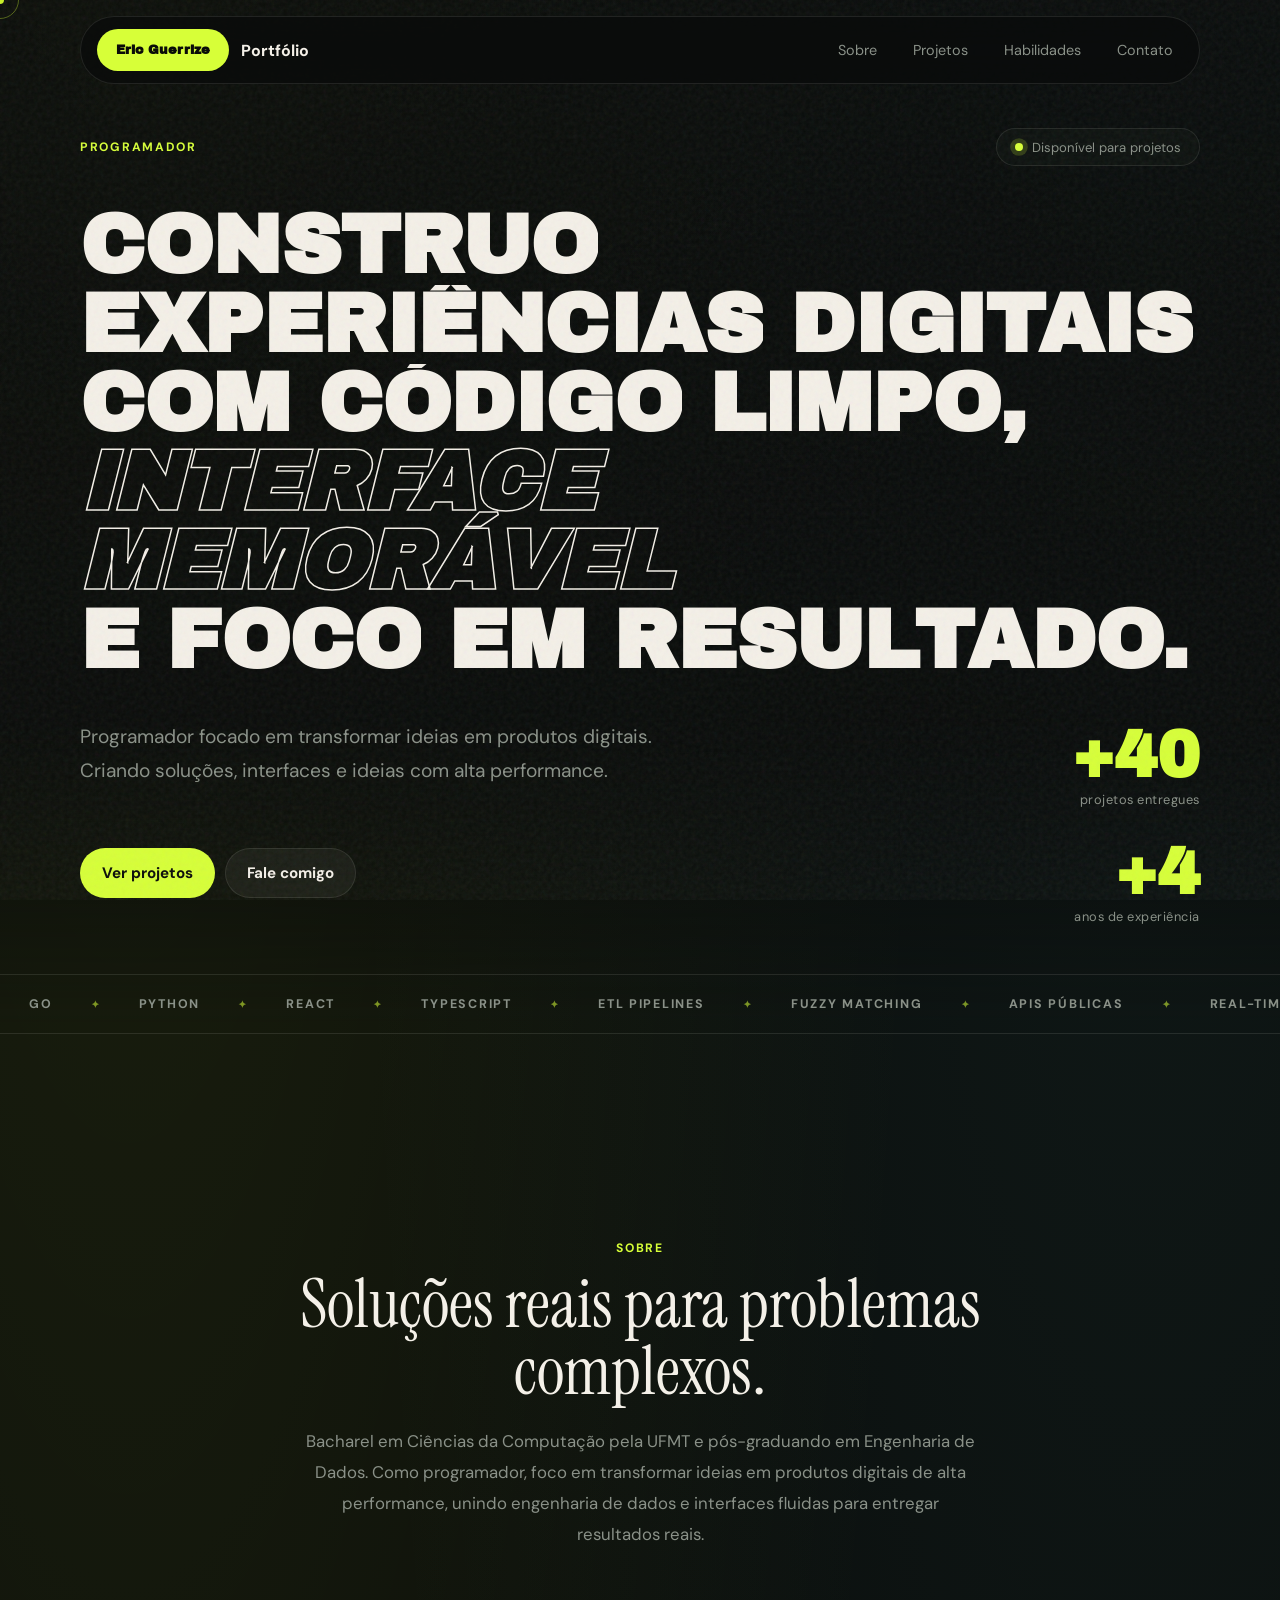
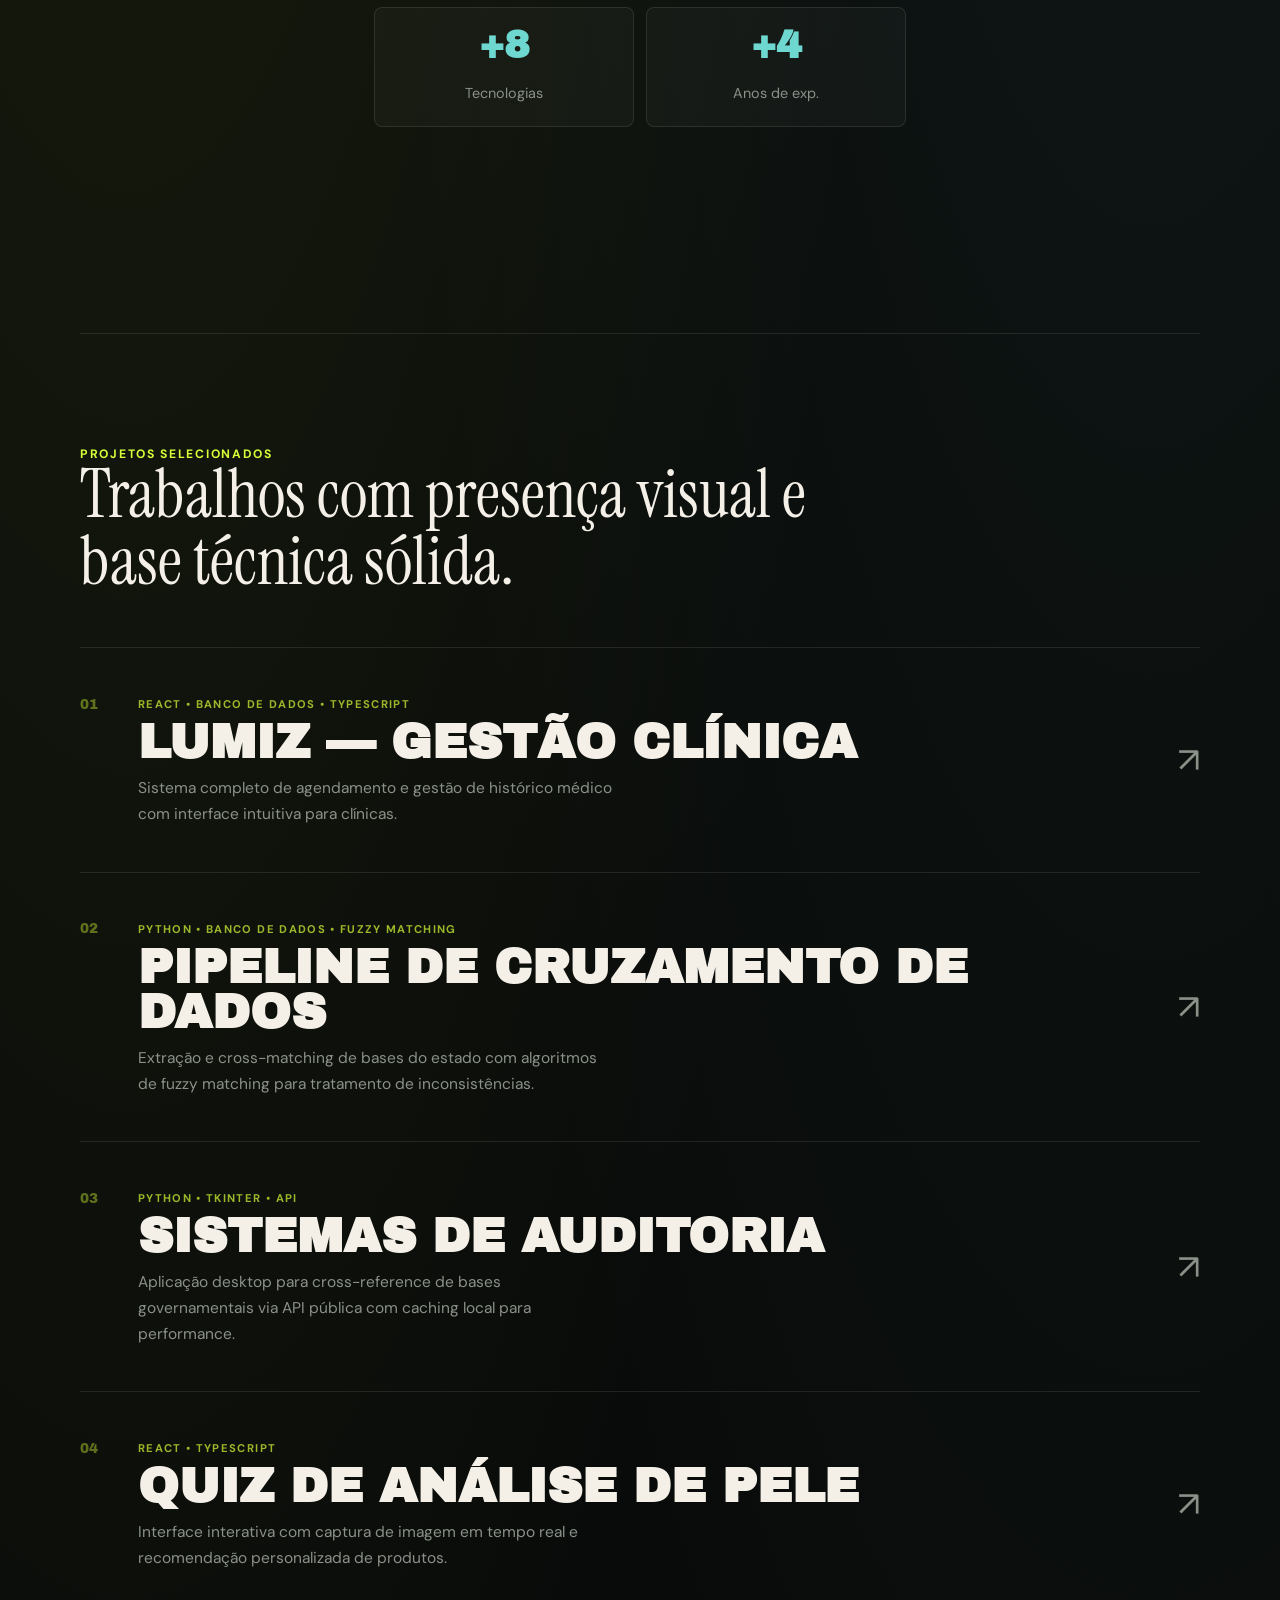
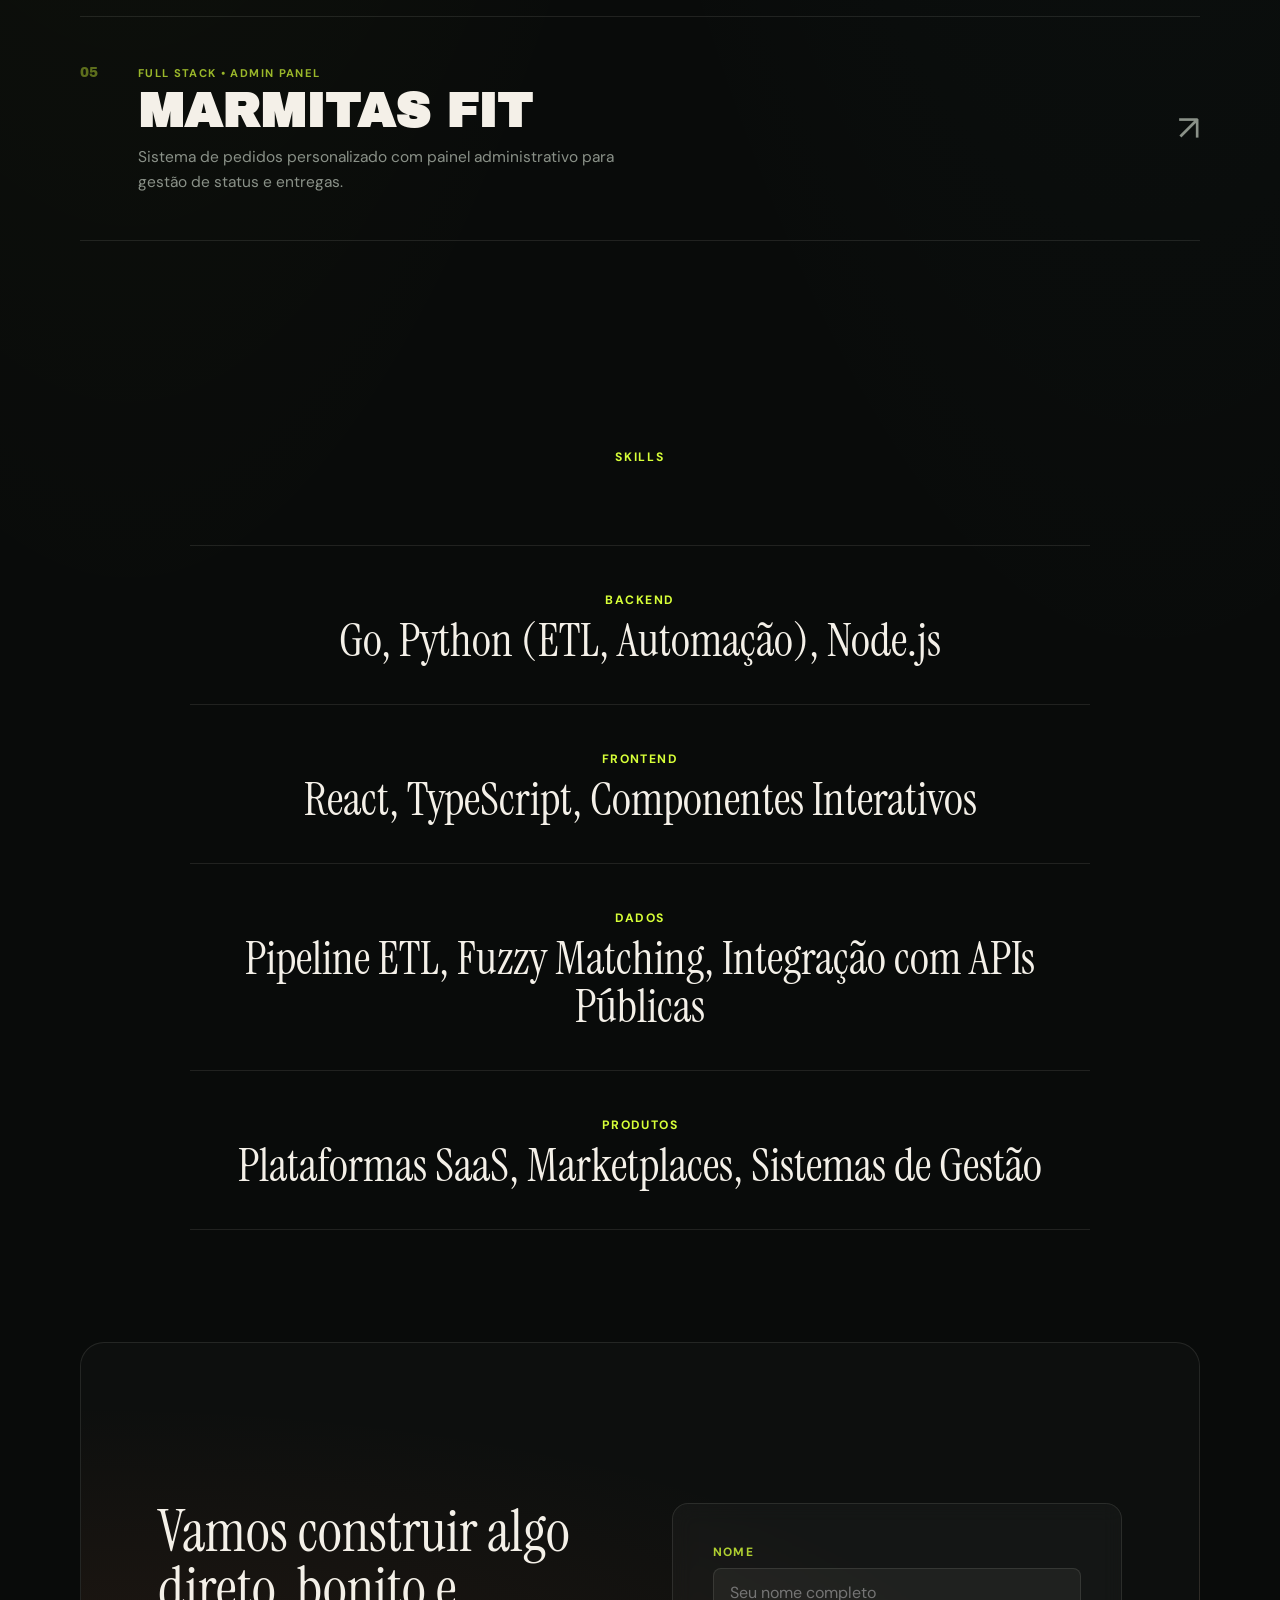
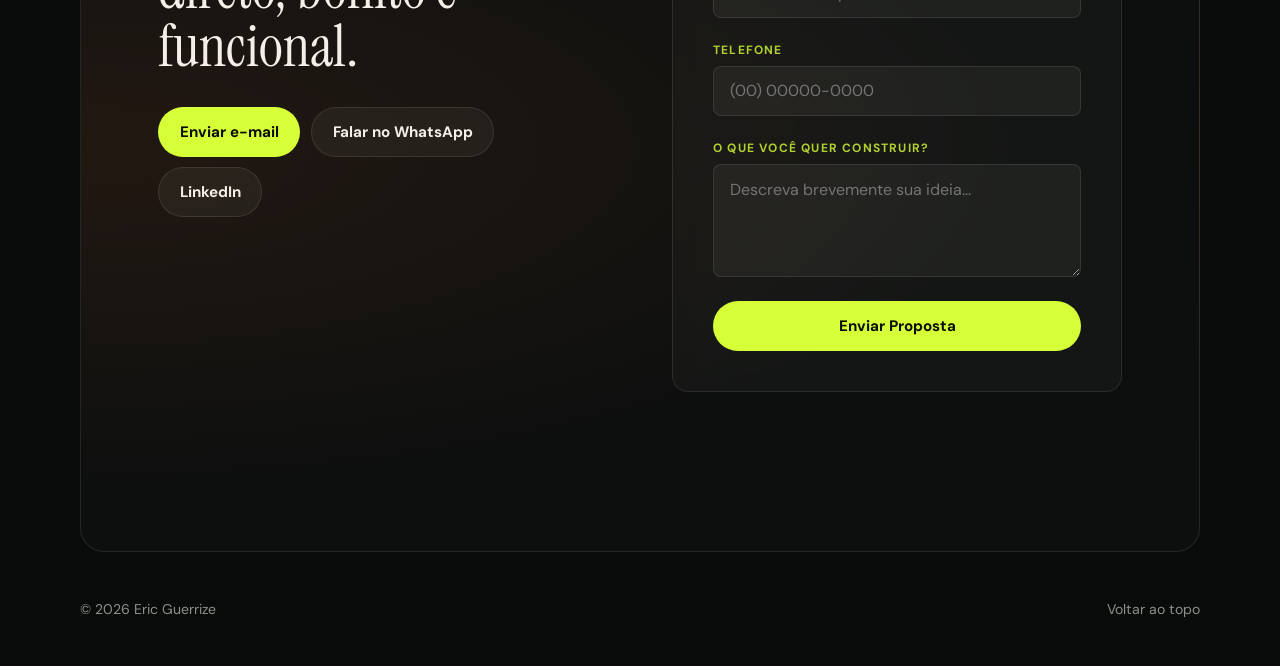
==== commit 0f5865ff: "feat: use real Lumiz dashboard image from assets" ====
--- a/index.html
+++ b/index.html
@@ -141,7 +141,7 @@
         <div class="project-list">
 
           <a class="project-item" href="projeto-lumiz.html" data-reveal
-             data-img="https://images.unsplash.com/photo-1551288049-bbda48658a7d?auto=format&fit=crop&w=800&q=80">
+             data-img="assets/lumiz-real.png">
             <div class="pi-left">
               <span class="pi-num">01</span>
               <div class="pi-text">
--- a/styles.css
+++ b/styles.css
@@ -505,15 +505,18 @@
 }
 
 .stats {
-  display: grid;
-  grid-template-columns: repeat(3, 1fr);
+  display: flex;
+  justify-content: center;
+  flex-wrap: wrap;
   gap: 0.75rem;
   margin-top: 2.5rem;
   width: 100%;
-  max-width: 800px;
 }
 
 .stats article {
+  flex: 1;
+  min-width: 200px;
+  max-width: 260px;
   min-height: 7.5rem;
   padding: 1rem;
   border: 1px solid var(--line);
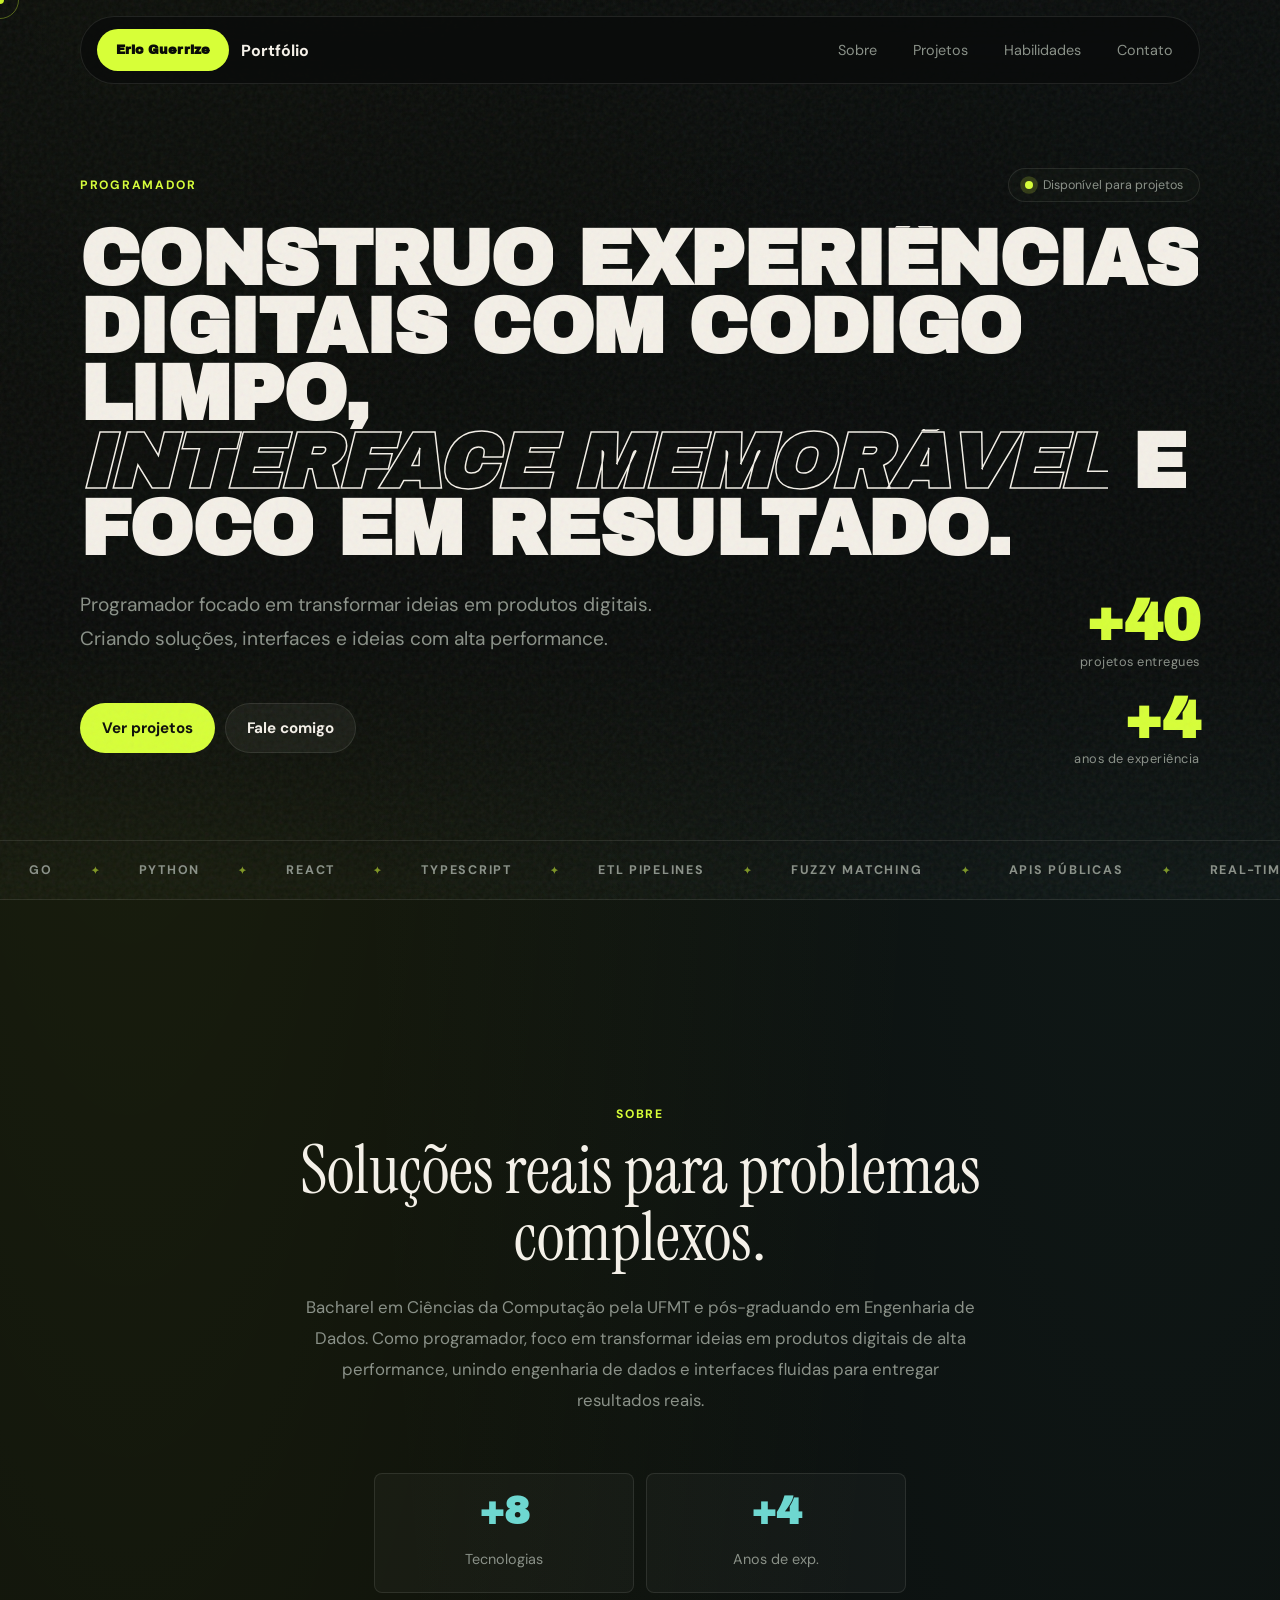
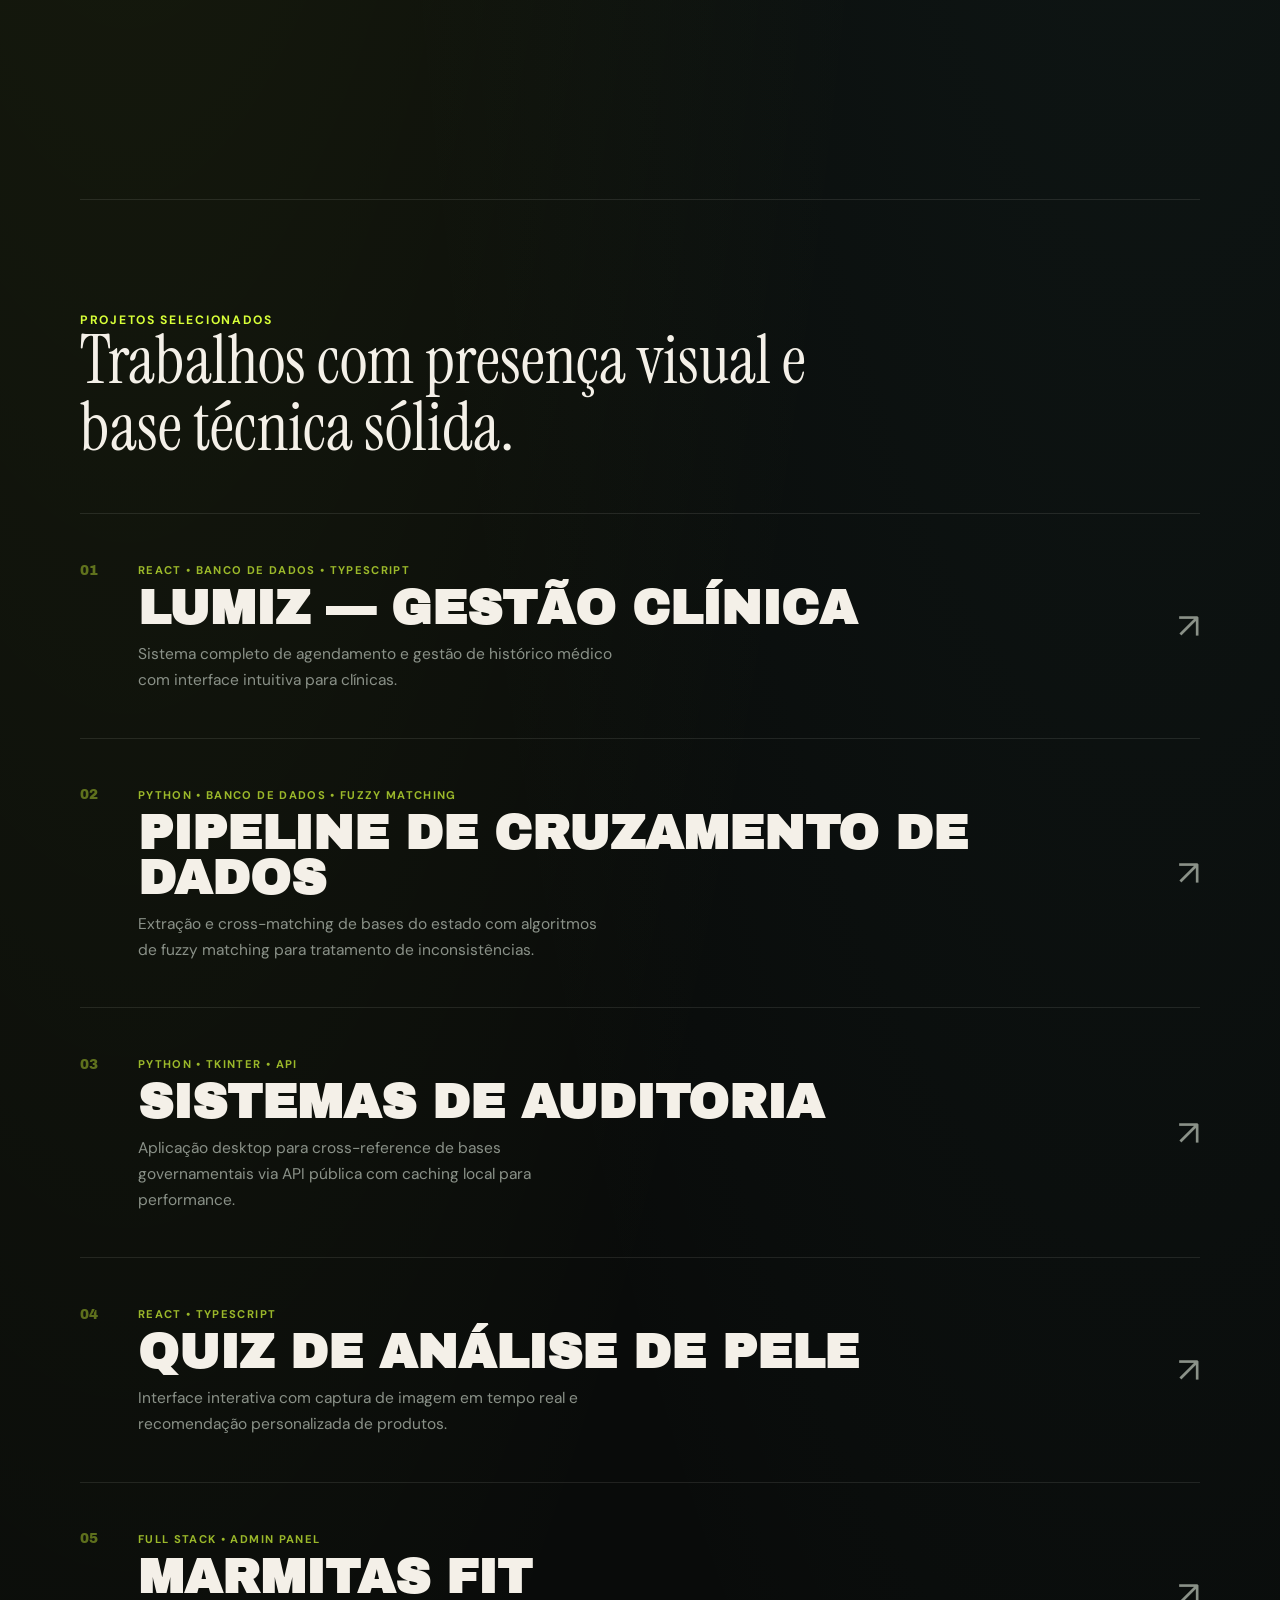
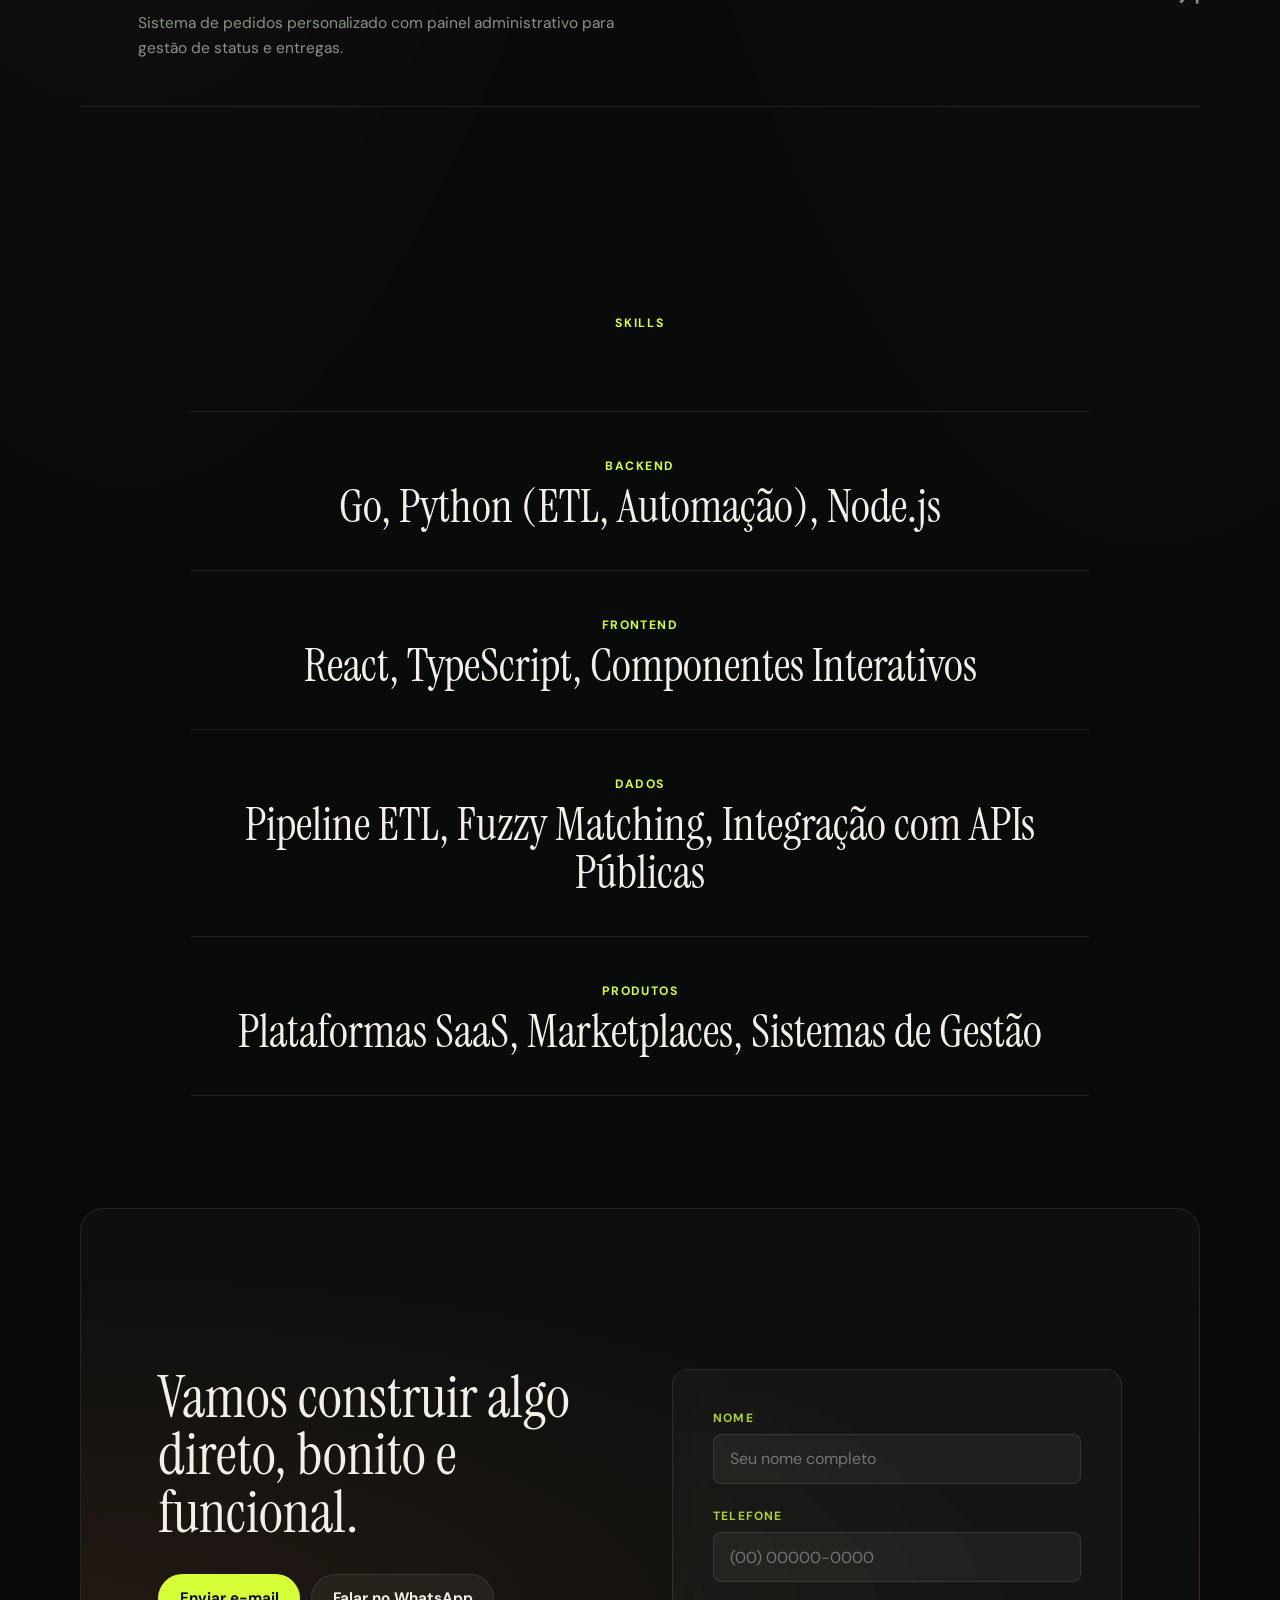
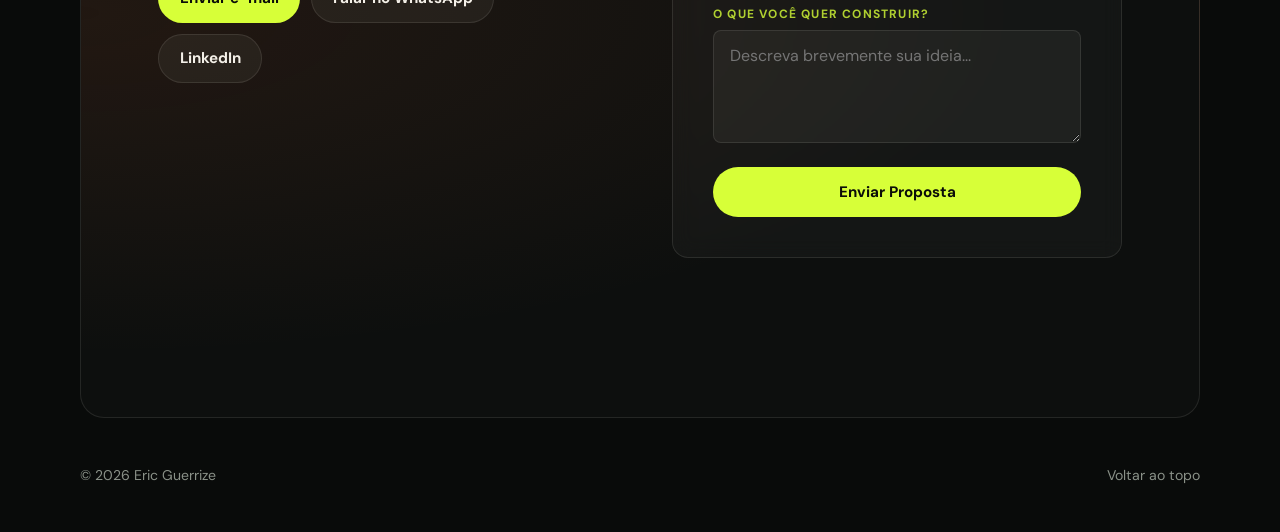
==== commit c447ae9f: "brand: add custom EG favicon" ====
--- a/index.html
+++ b/index.html
@@ -5,6 +5,7 @@
     <meta name="viewport" content="width=device-width, initial-scale=1.0" />
     <meta name="description" content="Portfólio de Eric Guerrize — desenvolvimento web com foco em resultado." />
     <title>Eric Guerrize | Portfólio</title>
+    <link rel="icon" type="image/svg+xml" href="favicon.svg">
     <link rel="preconnect" href="https://fonts.googleapis.com" />
     <link rel="preconnect" href="https://fonts.gstatic.com" crossorigin />
     <link href="https://fonts.googleapis.com/css2?family=Archivo+Black&family=DM+Sans:opsz,wght@9..40,400;9..40,500;9..40,700&family=Instrument+Serif:ital@0;1&display=swap" rel="stylesheet" />
--- a/styles.css
+++ b/styles.css
@@ -16,8 +16,8 @@
 
 html { 
   scroll-behavior: auto; 
-  scroll-snap-type: y mandatory;
-} /* lenis handles smooth scroll, snap scroll active */
+  scroll-snap-type: y proximity;
+} /* lenis handles smooth scroll, proximity snap active */
 
 body {
   margin: 0;
@@ -210,7 +210,7 @@
 .hero {
   position: relative;
   min-height: 100vh;
-  padding-top: 8rem;
+  padding-top: 6rem;
   display: flex;
   flex-direction: column;
   scroll-snap-align: start;
@@ -234,8 +234,8 @@
   display: flex;
   flex-direction: column;
   justify-content: center;
-  gap: 2.5rem;
-  padding-bottom: 3rem;
+  gap: 1.5rem;
+  padding-bottom: 2rem;
 }
 
 .hero-top {
@@ -243,6 +243,7 @@
   align-items: center;
   justify-content: space-between;
   gap: 1rem;
+  margin-top: 2rem; /* Give space for the floating header logo */
 }
 
 .eyebrow {
@@ -258,15 +259,21 @@
   display: inline-flex;
   align-items: center;
   gap: 0.6rem;
-  padding: 0.6rem 1.1rem;
+  padding: 0.5rem 1rem;
   border: 1px solid var(--line);
   border-radius: 999px;
-  background: rgba(18, 23, 19, 0.6);
+  background: rgba(18, 23, 19, 0.4);
   backdrop-filter: blur(12px);
-  font-size: 0.82rem;
+  font-size: 0.78rem;
   color: var(--muted);
   opacity: 0;
   animation: fadeIn 0.6s var(--ease-out) 0.4s forwards;
+  transition: transform 0.3s ease;
+}
+
+.avail-badge:hover {
+  transform: scale(1.02);
+  border-color: var(--acid);
 }
 
 @keyframes fadeIn {
@@ -292,9 +299,9 @@
 .hero-title {
   margin: 0;
   font-family: "Archivo Black", sans-serif;
-  font-size: clamp(2.5rem, 6.5vw, 6rem);
-  line-height: 0.95;
-  letter-spacing: -0.01em;
+  font-size: clamp(2.2rem, 6vw, 5.5rem);
+  line-height: 0.88;
+  letter-spacing: -0.02em;
   text-transform: uppercase;
 }
 
@@ -355,7 +362,7 @@
   display: flex;
   flex-direction: column;
   align-items: flex-end;
-  gap: 2rem;
+  gap: 1.2rem;
   padding-top: 0.25rem;
   opacity: 0;
   animation: fadeIn 0.7s var(--ease-out) 1.3s forwards;
@@ -366,7 +373,7 @@
 .hero-num strong {
   display: block;
   font-family: "Archivo Black", sans-serif;
-  font-size: clamp(2.5rem, 5vw, 4.5rem);
+  font-size: clamp(2rem, 4.5vw, 3.8rem);
   color: var(--acid);
   line-height: 1;
 }
